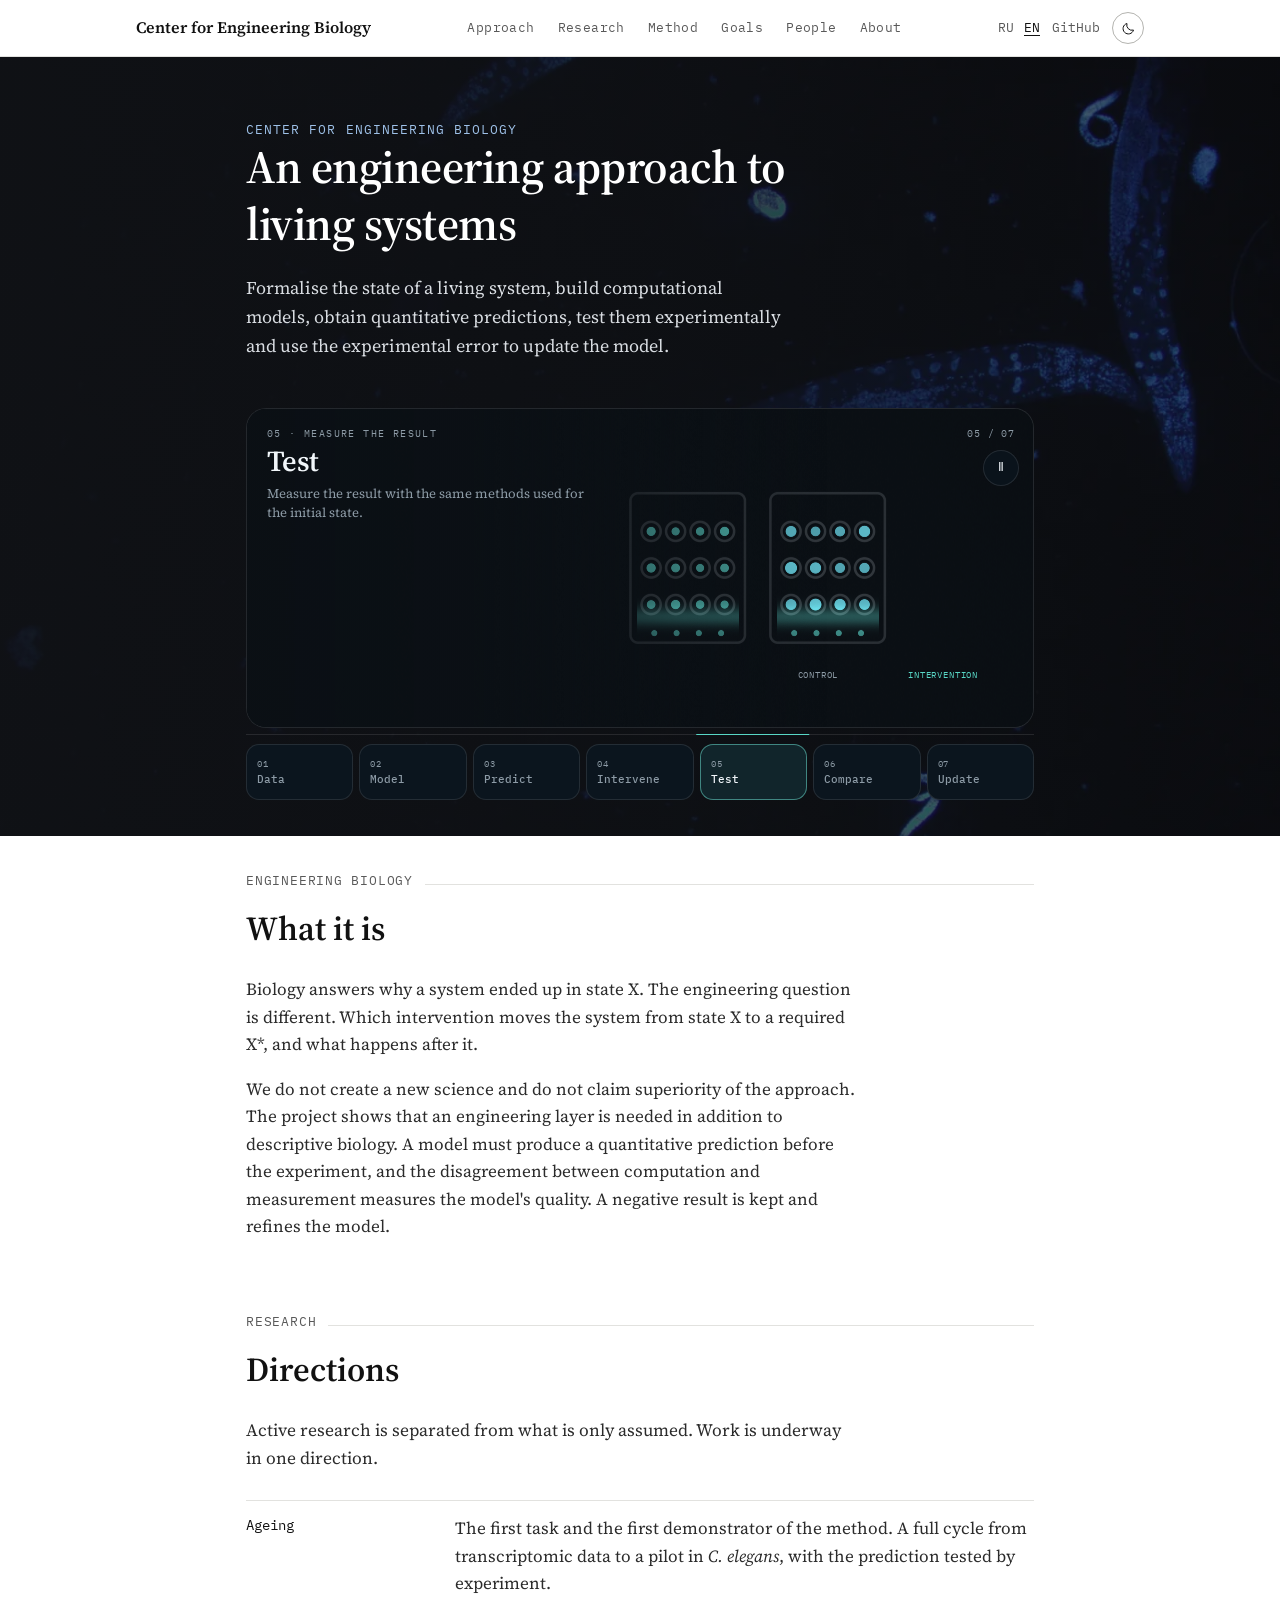
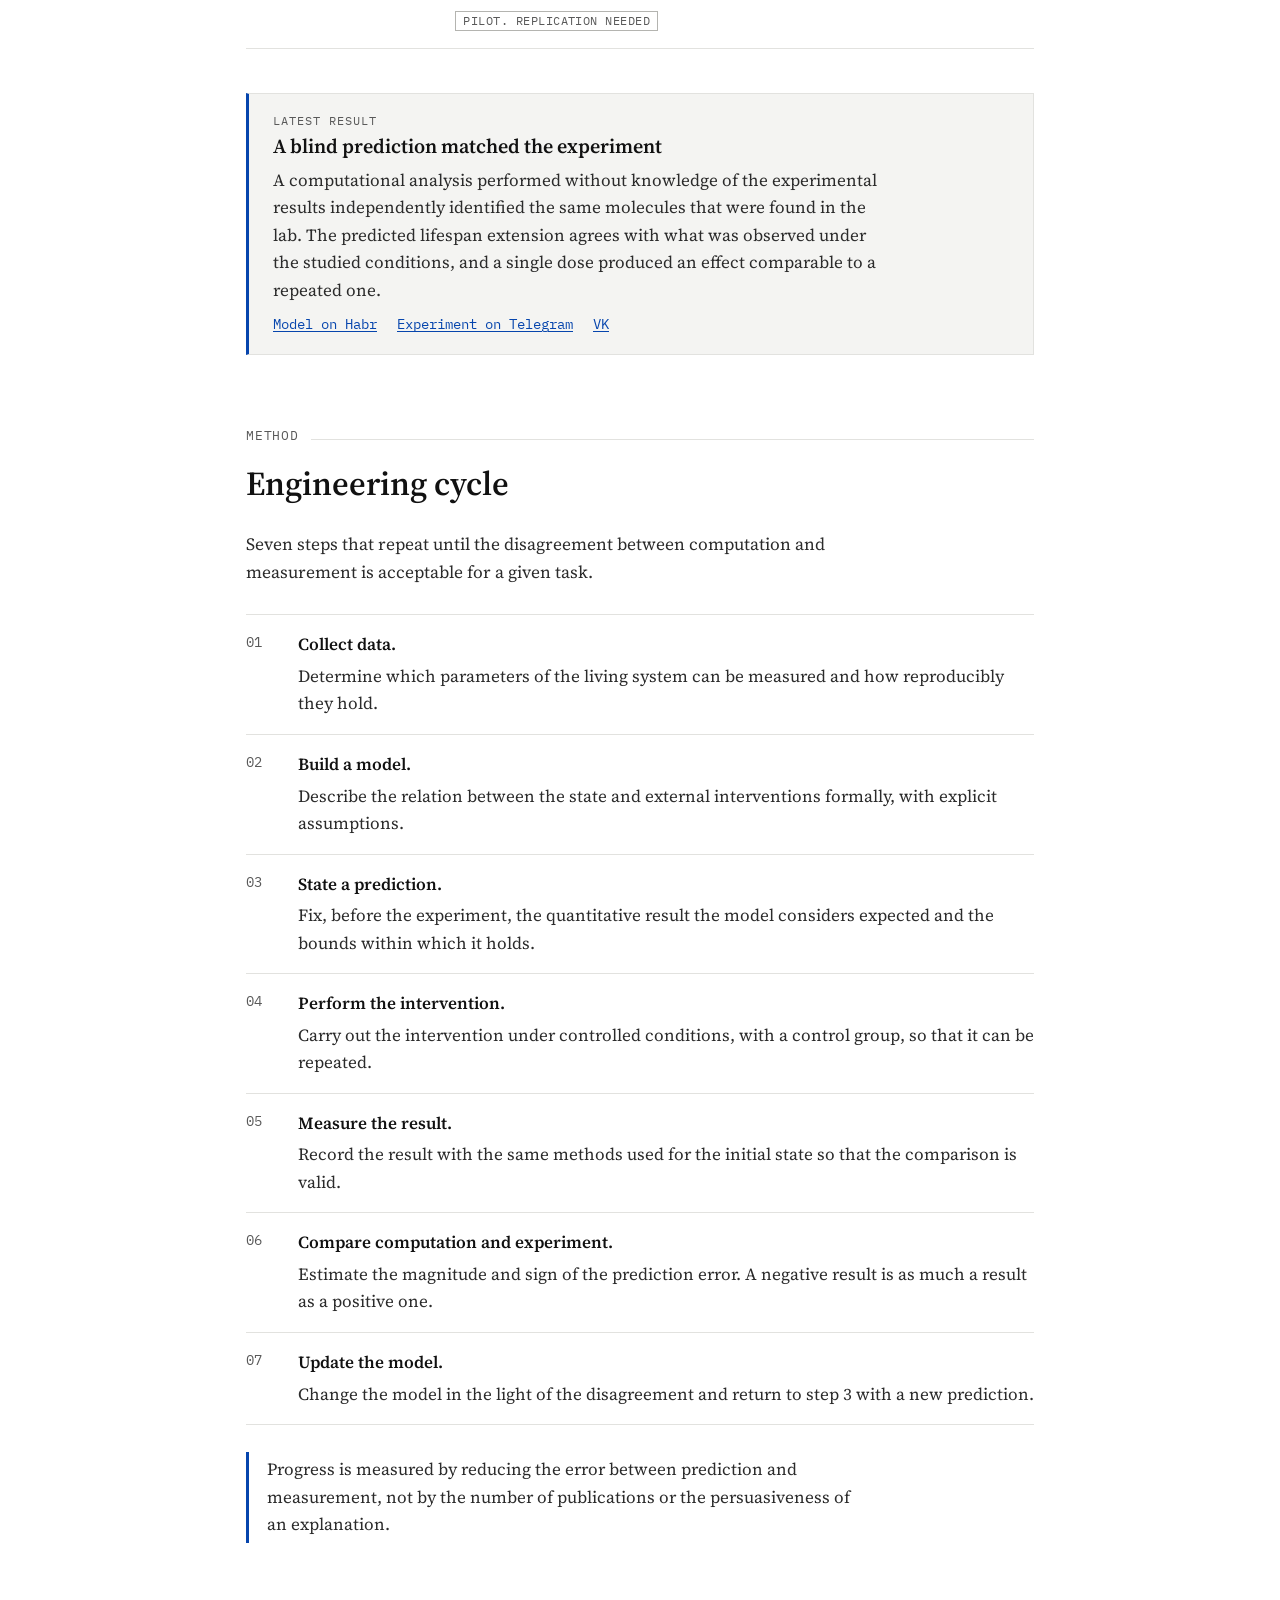
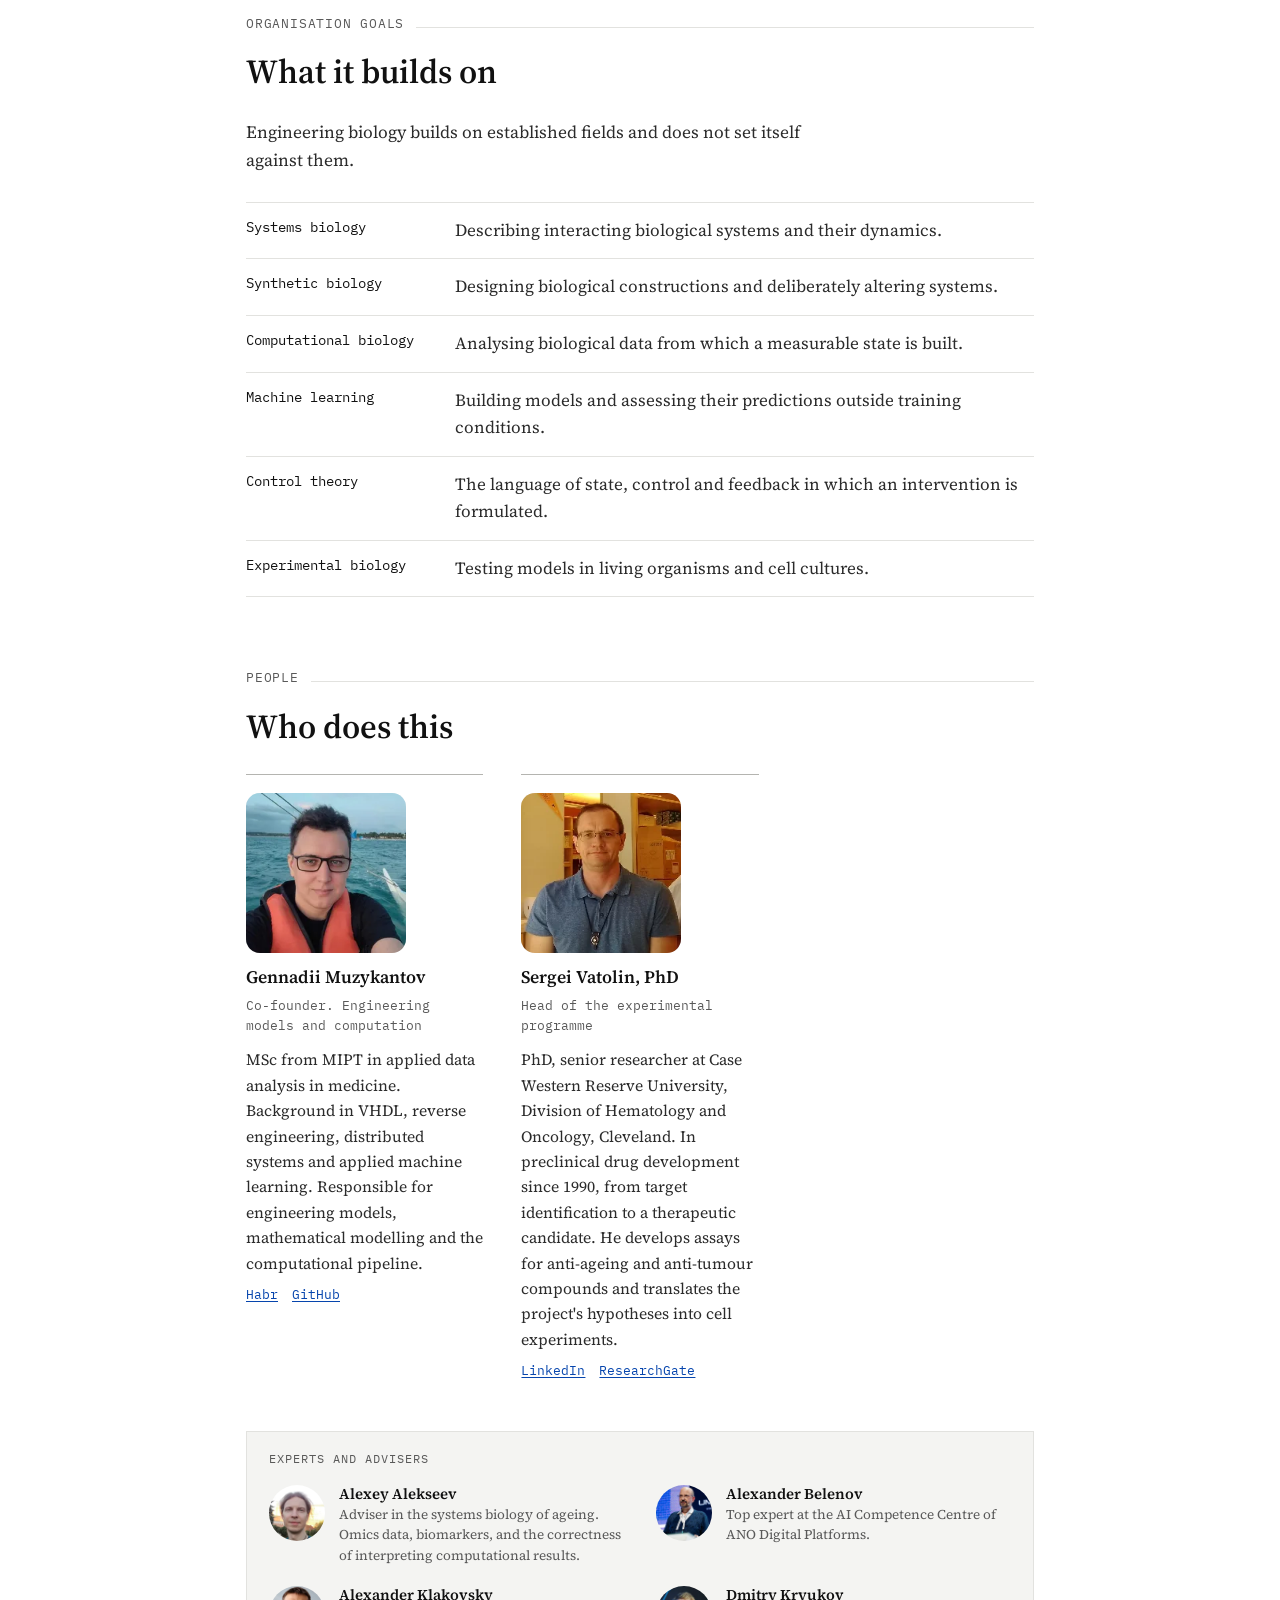
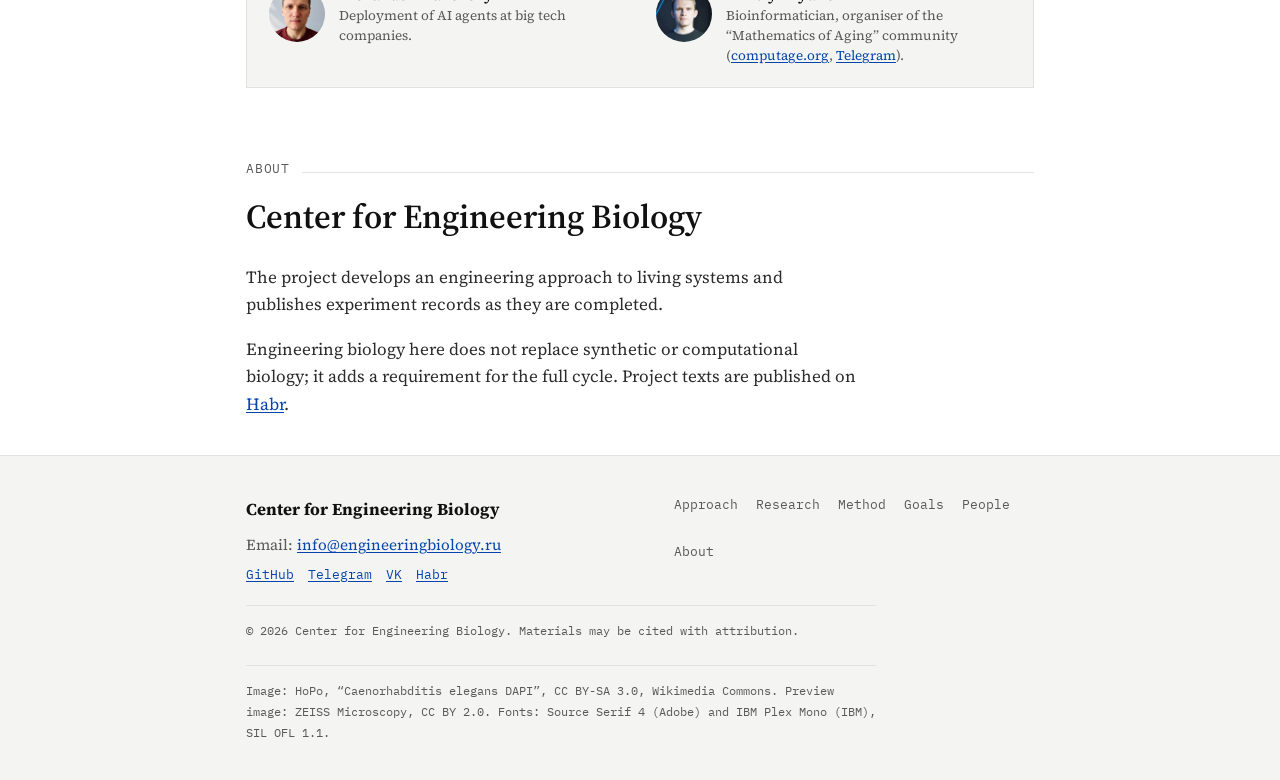
==== en/index.html @ f96fd62f "Move A. Alekseev from team to advisers; drop management title" ====
<!DOCTYPE html>
<html lang="en" data-theme="light">
<head>
<meta charset="utf-8">
<meta name="viewport" content="width=device-width, initial-scale=1">
<title>Center for Engineering Biology. Predictable control of living systems</title>
<meta name="description" content="Center for Engineering Biology. A full engineering cycle from a measurable state of a living system to a quantitative prediction of an intervention and its experimental validation.">
<meta name="author" content="Center for Engineering Biology">
<meta name="color-scheme" content="light dark">
<meta name="theme-color" content="#ffffff" media="(prefers-color-scheme: light)">
<meta name="theme-color" content="#141414" media="(prefers-color-scheme: dark)">
<link rel="canonical" href="https://engineeringbiology.ru/en/">
<link rel="alternate" hreflang="ru" href="https://engineeringbiology.ru/">
<link rel="alternate" hreflang="en" href="https://engineeringbiology.ru/en/">
<link rel="alternate" hreflang="x-default" href="https://engineeringbiology.ru/">
<meta property="og:type" content="website">
<meta property="og:locale" content="en_US">
<meta property="og:site_name" content="Center for Engineering Biology">
<meta property="og:title" content="Center for Engineering Biology. Predictable control of living systems">
<meta property="og:description" content="Center for Engineering Biology. A full engineering cycle from a measurable state of a living system to a quantitative prediction of an intervention and its experimental validation.">
<meta property="og:url" content="https://engineeringbiology.ru/en/">
<meta property="og:image" content="https://engineeringbiology.ru/assets/og.jpg">
<meta property="og:image:width" content="1200">
<meta property="og:image:height" content="630">
<meta name="twitter:card" content="summary_large_image">
<meta name="twitter:title" content="Center for Engineering Biology. Predictable control of living systems">
<meta name="twitter:description" content="Center for Engineering Biology. A full engineering cycle from a measurable state of a living system to a quantitative prediction of an intervention and its experimental validation.">
<meta name="twitter:image" content="https://engineeringbiology.ru/assets/og.jpg">
<link rel="icon" href="../assets/favicon.svg" type="image/svg+xml">
<link rel="preload" href="../assets/fonts/sourceserif4-cyrillic.woff2" as="font" type="font/woff2" crossorigin>
<link rel="stylesheet" href="../assets/fonts.css">
<link rel="stylesheet" href="../assets/styles.css">
<script>(function(){var d=document.documentElement;d.classList.add("js");try{var t=localStorage.getItem("eb-theme");if(!t)t=window.matchMedia("(prefers-color-scheme: dark)").matches?"dark":"light";d.setAttribute("data-theme",t);}catch(e){}})();</script>
</head>
<body>
<a class="skip" href="#main">Skip to content</a>
<header class="masthead">
  <div class="wrap wrap--wide masthead__inner">
    <a class="brand" href="../en/index.html">Center for Engineering Biology</a>
    <nav class="nav" id="nav" aria-label="Sections">
<a href="#engineering">Approach</a>
<a href="#research">Research</a>
<a href="#method">Method</a>
<a href="#goals">Goals</a>
<a href="#team">People</a>
<a href="#about">About</a>
    </nav>
    <div class="tools">
      <span class="lang" aria-label="Language"><a href="../index.html" hreflang="ru">RU</a><a href="../en/index.html" hreflang="en" class="is-current" aria-current="true">EN</a></span>
      <a class="tools__gh" href="https://github.com/EngineeringBiology" rel="noreferrer noopener" target="_blank">GitHub</a>
      <button class="theme" type="button" aria-pressed="false" aria-label="Toggle light and dark theme">
        <svg viewBox="0 0 24 24" width="15" height="15" aria-hidden="true"><path d="M20 14.5A8.5 8.5 0 0 1 9.5 4a8.5 8.5 0 1 0 10.5 10.5z" fill="none" stroke="currentColor" stroke-width="1.6" stroke-linejoin="round"/></svg>
      </button>
      <button class="menu" type="button" aria-expanded="false" aria-controls="nav" aria-label="Sections">
        <span class="menu__bars" aria-hidden="true"></span>
      </button>
    </div>
  </div>
</header>
<main id="main">
<section class="hero">
  <div class="hero__bg" aria-hidden="true"></div>
  <div class="wrap hero__inner">
    <p class="eyebrow">Center for Engineering Biology</p>
    <h1>An engineering approach to living systems</h1>
    <p class="hero__lede">Formalise the state of a living system, build computational models, obtain quantitative predictions, test them experimentally and use the experimental error to update the model.</p>
    <div class="eb-cycle" id="eb-cycle">
      <div class="eb-cycle__scene">
        <canvas class="eb-cycle__canvas" aria-label="Research cycle visualisation"></canvas>
        <div class="eb-cycle__scrim"></div>
        <div class="eb-cycle__copy">
          <div class="eb-cycle__eyebrow">01 · Collect data</div>
          <div class="eb-cycle__title">Data</div>
          <div class="eb-cycle__description">Collect data on the state of the living system and check how reproducible the measurements are.</div>
        </div>
        <div class="eb-cycle__counter">01 / 07</div>
        <button class="eb-cycle__pause" type="button" aria-label="Pause" data-label-pause="Pause" data-label-play="Resume">Ⅱ</button>
        <div class="eb-cycle__experiment-labels">
          <span>control</span>
          <span>intervention</span>
        </div>
      </div>
      <div class="eb-cycle__progress"><span></span></div>
      <div class="eb-cycle__nav" role="tablist" aria-label="Cycle stages">
        <button class="eb-cycle__tab is-active" type="button" data-stage="0" data-eyebrow="01 · Collect data" data-title="Data" data-description="Collect data on the state of the living system and check how reproducible the measurements are."><span class="eb-cycle__tab-number">01</span><span class="eb-cycle__tab-label">Data</span></button>
        <button class="eb-cycle__tab" type="button" data-stage="1" data-eyebrow="02 · Build a model" data-title="Model" data-description="Build a computational description of how state and intervention relate, with explicit assumptions."><span class="eb-cycle__tab-number">02</span><span class="eb-cycle__tab-label">Model</span></button>
        <button class="eb-cycle__tab" type="button" data-stage="2" data-eyebrow="03 · State a prediction" data-title="Predict" data-description="Obtain a quantitative result before the experiment and declare it expected."><span class="eb-cycle__tab-number">03</span><span class="eb-cycle__tab-label">Predict</span></button>
        <button class="eb-cycle__tab" type="button" data-stage="3" data-eyebrow="04 · Perform the intervention" data-title="Intervene" data-description="Carry out the intervention under controlled conditions, with a control group."><span class="eb-cycle__tab-number">04</span><span class="eb-cycle__tab-label">Intervene</span></button>
        <button class="eb-cycle__tab" type="button" data-stage="4" data-eyebrow="05 · Measure the result" data-title="Test" data-description="Measure the result with the same methods used for the initial state."><span class="eb-cycle__tab-number">05</span><span class="eb-cycle__tab-label">Test</span></button>
        <button class="eb-cycle__tab" type="button" data-stage="5" data-eyebrow="06 · Compare computation and experiment" data-title="Compare" data-description="Compare computation with measurement and estimate the magnitude and sign of the prediction error."><span class="eb-cycle__tab-number">06</span><span class="eb-cycle__tab-label">Compare</span></button>
        <button class="eb-cycle__tab" type="button" data-stage="6" data-eyebrow="07 · Update the model" data-title="Update" data-description="Change the model in the light of the disagreement and return to the prediction."><span class="eb-cycle__tab-number">07</span><span class="eb-cycle__tab-label">Update</span></button>
      </div>
    </div>
  </div>
</section>

<section class="section" id="engineering">
  <div class="wrap">
    <p class="section__label">Engineering biology</p>
    <h2>What it is</h2>
    <div class="prose">
      <p>Biology answers why a system ended up in state X. The engineering question is different. Which intervention moves the system from state X to a required X*, and what happens after it.</p>
      <p>We do not create a new science and do not claim superiority of the approach. The project shows that an engineering layer is needed in addition to descriptive biology. A model must produce a quantitative prediction before the experiment, and the disagreement between computation and measurement measures the model's quality. A negative result is kept and refines the model.</p>
    </div>
  </div>
</section>

<section class="section" id="research">
  <div class="wrap">
    <p class="section__label">Research</p>
    <h2>Directions</h2>
    <p class="section__intro">Active research is separated from what is only assumed. Work is underway in one direction.</p>
    <dl class="rows">
      <div class="row">
        <dt>Ageing</dt>
        <dd>
          <p>The first task and the first demonstrator of the method. A full cycle from transcriptomic data to a pilot in <em>C.&nbsp;elegans</em>, with the prediction tested by experiment.</p>
          <p><span class="status">Pilot. Replication needed</span></p>
        </dd>
      </div>
    </dl>

    <div class="result">
      <p class="result__label">Latest result</p>
      <h3 class="result__title">A blind prediction matched the experiment</h3>
      <p class="result__text">A computational analysis performed without knowledge of the experimental results independently identified the same molecules that were found in the lab. The predicted lifespan extension agrees with what was observed under the studied conditions, and a single dose produced an effect comparable to a repeated one.</p>
      <div class="result__links"><a href="https://habr.com/ru/articles/1059232/" target="_blank" rel="noreferrer noopener">Model on Habr</a><a href="https://t.me/reversebiolab" target="_blank" rel="noreferrer noopener">Experiment on Telegram</a><a href="https://vk.ru/club223616395" target="_blank" rel="noreferrer noopener">VK</a></div>
    </div>
  </div>
</section>

<section class="section" id="method">
  <div class="wrap">
    <p class="section__label">Method</p>
    <h2>Engineering cycle</h2>
    <p class="section__intro">Seven steps that repeat until the disagreement between computation and measurement is acceptable for a given task.</p>
    <ol class="steps">
      <li><b>Collect data.</b> Determine which parameters of the living system can be measured and how reproducibly they hold.</li>
      <li><b>Build a model.</b> Describe the relation between the state and external interventions formally, with explicit assumptions.</li>
      <li><b>State a prediction.</b> Fix, before the experiment, the quantitative result the model considers expected and the bounds within which it holds.</li>
      <li><b>Perform the intervention.</b> Carry out the intervention under controlled conditions, with a control group, so that it can be repeated.</li>
      <li><b>Measure the result.</b> Record the result with the same methods used for the initial state so that the comparison is valid.</li>
      <li><b>Compare computation and experiment.</b> Estimate the magnitude and sign of the prediction error. A negative result is as much a result as a positive one.</li>
      <li><b>Update the model.</b> Change the model in the light of the disagreement and return to step 3 with a new prediction.</li>
    </ol>
    <div class="note-box"><p>Progress is measured by reducing the error between prediction and measurement, not by the number of publications or the persuasiveness of an explanation.</p></div>
  </div>
</section>

<section class="section" id="goals">
  <div class="wrap">
    <p class="section__label">Organisation goals</p>
    <h2>What it builds on</h2>
    <p class="section__intro">Engineering biology builds on established fields and does not set itself against them.</p>
    <dl class="rows">
      <div class="row"><dt>Systems biology</dt><dd>Describing interacting biological systems and their dynamics.</dd></div>
      <div class="row"><dt>Synthetic biology</dt><dd>Designing biological constructions and deliberately altering systems.</dd></div>
      <div class="row"><dt>Computational biology</dt><dd>Analysing biological data from which a measurable state is built.</dd></div>
      <div class="row"><dt>Machine learning</dt><dd>Building models and assessing their predictions outside training conditions.</dd></div>
      <div class="row"><dt>Control theory</dt><dd>The language of state, control and feedback in which an intervention is formulated.</dd></div>
      <div class="row"><dt>Experimental biology</dt><dd>Testing models in living organisms and cell cultures.</dd></div>
    </dl>
  </div>
</section>

<section class="section" id="team">
  <div class="wrap">
    <p class="section__label">People</p>
    <h2>Who does this</h2>
    <div class="people">
      <article class="person">
        <div class="person__photo"><img src="/assets/people/muzykantov-240.webp" srcset="/assets/people/muzykantov-240.webp 240w, /assets/people/muzykantov.webp 460w" sizes="(max-width: 620px) 60vw, 160px" width="460" height="460" loading="lazy" decoding="async" alt="Gennadii Muzykantov"></div>
        <h3>Gennadii Muzykantov</h3>
        <p class="person__role">Co-founder. Engineering models and computation</p>
        <p class="person__bio">MSc from MIPT in applied data analysis in medicine. Background in VHDL, reverse engineering, distributed systems and applied machine learning. Responsible for engineering models, mathematical modelling and the computational pipeline.</p>
        <div class="person__links"><a href="https://habr.com/ru/users/gmuzykantov/" target="_blank" rel="noreferrer noopener">Habr</a><a href="https://github.com/muzykantov" target="_blank" rel="noreferrer noopener">GitHub</a></div>
      </article>
      <article class="person">
        <div class="person__photo"><img src="/assets/people/vatolin.webp" width="203" height="203" loading="lazy" decoding="async" alt="Sergei Vatolin"></div>
        <h3>Sergei Vatolin, PhD</h3>
        <p class="person__role">Head of the experimental programme</p>
        <p class="person__bio">PhD, senior researcher at Case Western Reserve University, Division of Hematology and Oncology, Cleveland. In preclinical drug development since 1990, from target identification to a therapeutic candidate. He develops assays for anti-ageing and anti-tumour compounds and translates the project's hypotheses into cell experiments.</p>
        <div class="person__links"><a href="https://www.linkedin.com/in/sergei-vatolin-2327263" target="_blank" rel="noreferrer noopener">LinkedIn</a><a href="https://www.researchgate.net/profile/Sergei-Vatolin" target="_blank" rel="noreferrer noopener">ResearchGate</a></div>
      </article>
    </div>

    <div class="experts">
      <h3>Experts and advisers</h3>
      <div class="experts__list">
        <div class="expert">
          <div class="expert__photo"><img src="/assets/people/alekseev-240.webp" srcset="/assets/people/alekseev-240.webp 240w, /assets/people/alekseev.webp 400w" sizes="44px" width="400" height="400" loading="lazy" decoding="async" alt="Alexey Alekseev"></div>
          <div><h4>Alexey Alekseev</h4><p>Adviser in the systems biology of ageing. Omics data, biomarkers, and the correctness of interpreting computational results.</p></div>
        </div>
        <div class="expert">
          <div class="expert__photo"><img src="/assets/people/belenov-240.webp" srcset="/assets/people/belenov-240.webp 240w, /assets/people/belenov.webp 480w" sizes="44px" width="480" height="480" loading="lazy" decoding="async" alt="Alexander Belenov"></div>
          <div><h4>Alexander Belenov</h4><p>Top expert at the AI Competence Centre of ANO Digital Platforms.</p></div>
        </div>
        <div class="expert">
          <div class="expert__photo"><img src="/assets/people/klakovsky-240.webp" srcset="/assets/people/klakovsky-240.webp 240w, /assets/people/klakovsky.webp 480w" sizes="44px" width="480" height="480" loading="lazy" decoding="async" alt="Alexander Klakovsky"></div>
          <div><h4>Alexander Klakovsky</h4><p>Deployment of AI agents at big tech companies.</p></div>
        </div>
        <div class="expert">
          <div class="expert__photo"><img src="/assets/people/kryukov-240.webp" srcset="/assets/people/kryukov-240.webp 240w, /assets/people/kryukov.webp 480w" sizes="44px" width="480" height="480" loading="lazy" decoding="async" alt="Dmitry Kryukov"></div>
          <div><h4>Dmitry Kryukov</h4><p>Bioinformatician, organiser of the “Mathematics of Aging” community (<a href="https://computage.org/" target="_blank" rel="noreferrer noopener">computage.org</a>, <a href="https://t.me/agingmathwaterfall" target="_blank" rel="noreferrer noopener">Telegram</a>).</p></div>
        </div>
      </div>
    </div>
  </div>
</section>

<section class="section" id="about">
  <div class="wrap">
    <p class="section__label">About</p>
    <h2>Center for Engineering Biology</h2>
    <div class="prose">
      <p>The project develops an engineering approach to living systems and publishes experiment records as they are completed.</p>
      <p>Engineering biology here does not replace synthetic or computational biology; it adds a requirement for the full cycle. Project texts are published on <a href="https://habr.com/ru/users/gmuzykantov/articles/" target="_blank" rel="noreferrer noopener">Habr</a>.</p>
    </div>
  </div>
</section>
</main>
<footer class="colophon" id="contact">
  <div class="wrap">
    <div class="colophon__grid">
      <div>
        <strong>Center for Engineering Biology</strong>
        <p class="colophon__contact">Email: <a href="mailto:info@engineeringbiology.ru">info@engineeringbiology.ru</a></p>
        <nav class="colophon__links" aria-label="Links"><a href="https://github.com/EngineeringBiology" target="_blank" rel="noreferrer noopener">GitHub</a>
<a href="https://t.me/reversebiolab" target="_blank" rel="noreferrer noopener">Telegram</a>
<a href="https://vk.ru/club223616395" target="_blank" rel="noreferrer noopener">VK</a>
<a href="https://habr.com/ru/users/gmuzykantov/articles/" target="_blank" rel="noreferrer noopener">Habr</a></nav>
      </div>
      <nav class="colophon__nav" aria-label="Sections">
<a href="#engineering">Approach</a>
<a href="#research">Research</a>
<a href="#method">Method</a>
<a href="#goals">Goals</a>
<a href="#team">People</a>
<a href="#about">About</a>
      </nav>
    </div>
    <p class="colophon__legal">&copy; 2026 Center for Engineering Biology. Materials may be cited with attribution.</p>
    <p class="colophon__credits">Image: HoPo, “Caenorhabditis elegans DAPI”, CC BY-SA 3.0, Wikimedia Commons. Preview image: ZEISS Microscopy, CC BY 2.0. Fonts: Source Serif 4 (Adobe) and IBM Plex Mono (IBM), SIL OFL 1.1.</p>
  </div>
</footer>
<script src="../assets/app.js" defer></script>
</body>
</html>
---- assets/fonts.css ----
/* Self-hosted fonts, SIL Open Font License 1.1.
   Source Serif 4 (c) Adobe, variable weight 400..700, normal and italic.
   IBM Plex Mono (c) IBM Corp., weights 400 and 500.
   Subsets: cyrillic + latin. Regenerate from the Google Fonts CSS2 API
   if the character set changes. */

@font-face {
  font-family: 'Source Serif 4';
  font-style: normal;
  font-weight: 400 700;
  font-display: swap;
  src: url('fonts/sourceserif4-cyrillic.woff2') format('woff2');
  unicode-range: U+0301, U+0400-045F, U+0490-0491, U+04B0-04B1, U+2116;
}
@font-face {
  font-family: 'Source Serif 4';
  font-style: normal;
  font-weight: 400 700;
  font-display: swap;
  src: url('fonts/sourceserif4-latin.woff2') format('woff2');
  unicode-range: U+0000-00FF, U+0131, U+0152-0153, U+02BB-02BC, U+02C6, U+02DA, U+02DC, U+0304, U+0308, U+0329, U+2000-206F, U+20AC, U+2122, U+2191, U+2193, U+2212, U+2215, U+FEFF, U+FFFD;
}
@font-face {
  font-family: 'Source Serif 4';
  font-style: italic;
  font-weight: 400 700;
  font-display: swap;
  src: url('fonts/sourceserif4-italic-cyrillic.woff2') format('woff2');
  unicode-range: U+0301, U+0400-045F, U+0490-0491, U+04B0-04B1, U+2116;
}
@font-face {
  font-family: 'Source Serif 4';
  font-style: italic;
  font-weight: 400 700;
  font-display: swap;
  src: url('fonts/sourceserif4-italic-latin.woff2') format('woff2');
  unicode-range: U+0000-00FF, U+0131, U+0152-0153, U+02BB-02BC, U+02C6, U+02DA, U+02DC, U+0304, U+0308, U+0329, U+2000-206F, U+20AC, U+2122, U+2191, U+2193, U+2212, U+2215, U+FEFF, U+FFFD;
}
@font-face {
  font-family: 'IBM Plex Mono';
  font-style: normal;
  font-weight: 400;
  font-display: swap;
  src: url('fonts/ibmplexmono-400-cyrillic.woff2') format('woff2');
  unicode-range: U+0301, U+0400-045F, U+0490-0491, U+04B0-04B1, U+2116;
}
@font-face {
  font-family: 'IBM Plex Mono';
  font-style: normal;
  font-weight: 400;
  font-display: swap;
  src: url('fonts/ibmplexmono-400-latin.woff2') format('woff2');
  unicode-range: U+0000-00FF, U+0131, U+0152-0153, U+02BB-02BC, U+02C6, U+02DA, U+02DC, U+0304, U+0308, U+0329, U+2000-206F, U+20AC, U+2122, U+2191, U+2193, U+2212, U+2215, U+FEFF, U+FFFD;
}
@font-face {
  font-family: 'IBM Plex Mono';
  font-style: normal;
  font-weight: 500;
  font-display: swap;
  src: url('fonts/ibmplexmono-500-cyrillic.woff2') format('woff2');
  unicode-range: U+0301, U+0400-045F, U+0490-0491, U+04B0-04B1, U+2116;
}
@font-face {
  font-family: 'IBM Plex Mono';
  font-style: normal;
  font-weight: 500;
  font-display: swap;
  src: url('fonts/ibmplexmono-500-latin.woff2') format('woff2');
  unicode-range: U+0000-00FF, U+0131, U+0152-0153, U+02BB-02BC, U+02C6, U+02DA, U+02DC, U+0304, U+0308, U+0329, U+2000-206F, U+20AC, U+2122, U+2191, U+2193, U+2212, U+2215, U+FEFF, U+FFFD;
}
---- assets/styles.css ----
/* Институт инженерной биологии
   Фон: белый. Текст: почти чёрный. Ссылки: классический синий (как в Википедии).
   Шрифты: Source Serif 4 (текст), IBM Plex Mono (подписи). */

/* ---------- токены ---------- */
:root {
  color-scheme: light;
  --bg: #ffffff;
  --bg-2: #f4f4f2;
  --ink: #111111;
  --body: #2b2b2b;
  --muted: #595959;
  --line: #e2e2df;
  --line-2: #b4b4b0;
  --link: #0645ad;
  --link-hover: #0b3d91;

  --serif: "Source Serif 4", Georgia, "Times New Roman", serif;
  --mono: "IBM Plex Mono", ui-monospace, "SF Mono", Menlo, Consolas, monospace;

  --wrap: 900px;
  --wide: 1120px;
  --pad: clamp(20px, 5vw, 56px);
  --gap-after-heading: clamp(20px, 3vh, 30px);
}

html[data-theme="dark"] {
  color-scheme: dark;
  --bg: #15171a;
  --bg-2: #1d2024;
  --ink: #ededed;
  --body: #c9c9c9;
  --muted: #909090;
  --line: #2d3138;
  --line-2: #454a52;
  --link: #7fb2ff;
  --link-hover: #a6c8ff;
}

/* ---------- база ---------- */
* { box-sizing: border-box; }
html { -webkit-text-size-adjust: 100%; scroll-behavior: smooth; }
body {
  margin: 0;
  background: var(--bg);
  color: var(--ink);
  font: 400 1.0625rem/1.62 var(--serif);
  -webkit-font-smoothing: antialiased;
  text-rendering: optimizeLegibility;
  overflow-x: hidden;
}
img { max-width: 100%; height: auto; display: block; }
p { margin: 0; }
h1, h2, h3, h4 { margin: 0; font-weight: 600; line-height: 1.22; }
h2 { margin-bottom: var(--gap-after-heading); }
h3 { margin-top: clamp(28px, 4vh, 40px); margin-bottom: 14px; }
::selection { background: #ffdf80; color: #111; }

a { color: var(--link); text-underline-offset: 2px; }
a:hover { color: var(--link-hover); }
:focus-visible { outline: 2px solid var(--link); outline-offset: 2px; }

.wrap { width: 100%; max-width: var(--wrap); margin-inline: auto; padding-inline: var(--pad); }
.wrap--wide { max-width: var(--wide); }

.skip { position: absolute; left: 12px; top: -60px; z-index: 200; padding: 8px 14px; background: var(--ink); color: var(--bg); font: 400 0.82rem/1 var(--mono); }
.skip:focus { top: 12px; }

.eyebrow { font: 400 0.82rem/1.4 var(--mono); letter-spacing: 0.08em; text-transform: uppercase; color: var(--muted); }

/* ---------- шапка ---------- */
.masthead { position: sticky; top: 0; z-index: 100; background: var(--bg); border-bottom: 1px solid var(--line); }
.masthead__inner { display: flex; align-items: center; justify-content: space-between; gap: 18px; min-height: 56px; }
.brand { font-family: var(--serif); font-size: 1rem; font-weight: 600; color: var(--ink); text-decoration: none; white-space: nowrap; }
.nav { display: flex; gap: clamp(12px, 1.8vw, 24px); }
.nav a { font: 400 0.82rem/1 var(--mono); letter-spacing: 0.03em; color: var(--muted); text-decoration: none; padding: 4px 0; }
.nav a:hover { color: var(--ink); text-decoration: underline; }
.tools { display: flex; align-items: center; gap: 12px; }
.tools__gh { font: 400 0.82rem/1 var(--mono); color: var(--muted); text-decoration: none; }
.tools__gh:hover { color: var(--ink); text-decoration: underline; }
.lang { display: inline-flex; gap: 10px; font: 400 0.82rem/1 var(--mono); }
.lang a { color: var(--muted); text-decoration: none; }
.lang a.is-current { color: var(--ink); text-decoration: underline; text-underline-offset: 3px; }
.theme, .menu { display: grid; place-items: center; width: 32px; height: 32px; padding: 0; background: none; border: 1px solid var(--line-2); color: var(--ink); cursor: pointer; }
.theme { border-radius: 50%; }
.menu { display: none; }
.theme:hover, .menu:hover { border-color: var(--ink); }
.menu__bars, .menu__bars::before, .menu__bars::after { display: block; width: 14px; height: 1.5px; background: var(--ink); transition: transform .2s ease; }
.menu__bars { position: relative; }
.menu__bars::before { content: ""; position: absolute; top: -4px; left: 0; }
.menu__bars::after { content: ""; position: absolute; top: 4px; left: 0; }
.masthead.is-open .menu__bars { background: transparent; }
.masthead.is-open .menu__bars::before { transform: translateY(4px) rotate(45deg); }
.masthead.is-open .menu__bars::after { transform: translateY(-4px) rotate(-45deg); }

/* ---------- секции ---------- */
.section { padding: 36px 0; scroll-margin-top: 72px; }
.section__label { display: flex; align-items: baseline; gap: 12px; margin-bottom: 18px; font: 400 0.82rem/1.4 var(--mono); letter-spacing: 0.06em; text-transform: uppercase; color: var(--muted); }
.section__label::after { content: ""; flex: 1 1 auto; height: 1px; background: var(--line); }
h1 { font-size: clamp(1.9rem, 1.3rem + 2.4vw, 2.9rem); letter-spacing: -0.01em; }
.section h2 { font-size: clamp(1.5rem, 1.2rem + 1.3vw, 2.1rem); }
.section__intro { color: var(--body); font-size: 1.08rem; max-width: 68ch; margin-bottom: var(--gap-after-heading); }

.prose { max-width: 68ch; margin-top: 0; }
.prose > * + * { margin-top: 1em; }
.prose p { color: var(--body); }

.note-box { border-left: 3px solid var(--link); padding: 4px 0 4px 18px; color: var(--body); max-width: 68ch; margin-top: var(--gap-after-heading); }

/* ---------- последний результат ---------- */
.result { margin-top: clamp(28px, 5vh, 44px); border: 1px solid var(--line); border-left: 3px solid var(--link); background: var(--bg-2); padding: 20px 24px 22px; }
.result__label { margin: 0 0 8px; font: 400 0.78rem/1 var(--mono); letter-spacing: 0.08em; text-transform: uppercase; color: var(--muted); }
.result__title { margin: 0 0 8px; font-size: 1.25rem; }
.result__text { margin: 0; color: var(--body); max-width: 68ch; }
.result__links { margin-top: 14px; display: flex; flex-wrap: wrap; gap: 8px 20px; }
.result__links a { font: 400 0.86rem/1 var(--mono); }

/* ---------- строки-определения ---------- */
.rows { margin: 0; border-top: 1px solid var(--line); }
.row { display: grid; grid-template-columns: minmax(150px, 0.32fr) minmax(0, 1fr); gap: 14px 24px; padding: 14px 0; border-bottom: 1px solid var(--line); }
.row dt { font: 400 0.86rem/1.5 var(--mono); color: var(--ink); }
.row dd { margin: 0; color: var(--body); }
.row dd p + p { margin-top: 0.5em; }
.status { display: inline-block; font: 400 0.76rem/1 var(--mono); letter-spacing: 0.04em; text-transform: uppercase; color: var(--muted); border: 1px solid var(--line-2); padding: 3px 7px; white-space: nowrap; }

/* ---------- метод ---------- */
.steps { margin: 0; padding: 0; list-style: none; border-top: 1px solid var(--line); counter-reset: step; }
.steps li { position: relative; padding: 16px 0 16px 52px; border-bottom: 1px solid var(--line); color: var(--body); }
.steps li::before { counter-increment: step; content: counter(step, decimal-leading-zero); position: absolute; left: 0; top: 16px; font: 400 0.86rem/1.6 var(--mono); color: var(--muted); }
.steps li b { display: block; color: var(--ink); font-weight: 600; margin-bottom: 4px; }

/* ---------- герой ---------- */
.hero { position: relative; isolation: isolate; color: #ececec; background: #14161a; }
.hero__bg { position: absolute; inset: 0; z-index: -2; background: url("/assets/aging-c-elegans-dapi-1400.webp") center/cover no-repeat; }
.hero::after { content: ""; position: absolute; inset: 0; z-index: -1; background: linear-gradient(90deg, rgba(16,18,22,.94) 0%, rgba(16,18,22,.80) 52%, rgba(16,18,22,.55) 100%); }
.hero__inner { padding-top: 64px; padding-bottom: 36px; }
.hero h1 { color: #ffffff; max-width: 24ch; }
.hero .eyebrow { color: #9ec1e8; }
.hero__lede { margin-top: 20px; max-width: 60ch; color: #d9dde2; font-size: 1.12rem; }
/* ---------- инженерный цикл (WebGL) ---------- */
/* Компонент всегда тёмный: визуализация построена на аддитивном смешении света
   и на светлом фоне выцветает; hero, в котором он стоит, и так всегда тёмный. */
.eb-cycle {
  --eb-bg: #0b1015;
  --eb-surface: #0b151e;
  --eb-text: #f1f6fa;
  --eb-muted: #8d9ba6;
  --eb-border: rgba(255, 255, 255, 0.10);
  --eb-observed: #58d7c6;
  --eb-predicted: #788dff;
  --eb-error: #d772c8;

  width: 100%;
  margin-top: 48px;
  color: var(--eb-text);
  font-family: var(--serif);
}
.eb-cycle * { box-sizing: border-box; }

.eb-cycle__scene {
  position: relative;
  height: 320px;
  overflow: hidden;
  border: 1px solid var(--eb-border);
  border-radius: 20px;
  background: var(--eb-bg);
  transition: background 250ms ease, border-color 250ms ease;
}
.eb-cycle__canvas {
  position: absolute;
  inset: 0;
  display: block;
  width: 100%;
  height: 100%;
  touch-action: pan-y;
}
.eb-cycle__scrim {
  position: absolute;
  inset: 0;
  pointer-events: none;
  background: linear-gradient(90deg,
    color-mix(in srgb, var(--eb-bg) 97%, transparent) 0%,
    color-mix(in srgb, var(--eb-bg) 88%, transparent) 29%,
    color-mix(in srgb, var(--eb-bg) 24%, transparent) 55%,
    transparent 74%);
}
.eb-cycle__copy {
  position: absolute;
  z-index: 2;
  top: 20px;
  left: 20px;
  width: min(335px, 43%);
  pointer-events: none;
}
.eb-cycle__eyebrow {
  margin-bottom: 8px;
  color: var(--eb-muted);
  font-family: var(--mono);
  font-size: 10px;
  line-height: 1;
  letter-spacing: 0.14em;
  text-transform: uppercase;
}
.eb-cycle__title {
  color: var(--eb-text);
  font-family: var(--serif);
  font-size: 29px;
  font-weight: 600;
  line-height: 0.98;
  letter-spacing: -0.02em;
}
.eb-cycle__description {
  max-width: 320px;
  margin-top: 10px;
  color: var(--eb-muted);
  font-size: 13px;
  line-height: 1.44;
}
.eb-cycle__counter {
  position: absolute;
  z-index: 2;
  top: 17px;
  right: 18px;
  color: var(--eb-muted);
  font-family: var(--mono);
  font-size: 10px;
  font-variant-numeric: tabular-nums;
  letter-spacing: 0.08em;
}
.eb-cycle__pause {
  position: absolute;
  z-index: 3;
  top: 41px;
  right: 14px;
  display: grid;
  place-items: center;
  width: 36px;
  height: 36px;
  padding: 0;
  border: 1px solid var(--eb-border);
  border-radius: 999px;
  background: color-mix(in srgb, var(--eb-surface) 82%, transparent);
  color: var(--eb-text);
  font: inherit;
  font-size: 12px;
  cursor: pointer;
  backdrop-filter: blur(10px);
  transition: background 180ms ease, transform 180ms ease;
}
.eb-cycle__pause:hover { background: var(--eb-surface); }
.eb-cycle__pause:active { transform: scale(0.94); }
.eb-cycle__experiment-labels {
  position: absolute;
  z-index: 2;
  right: 7%;
  bottom: 14%;
  display: flex;
  gap: 70px;
  opacity: 0;
  color: var(--eb-muted);
  font-family: var(--mono);
  font-size: 9px;
  letter-spacing: 0.09em;
  text-transform: uppercase;
  pointer-events: none;
  transition: opacity 200ms ease;
}
.eb-cycle__experiment-labels.is-visible { opacity: 1; }
.eb-cycle__experiment-labels span:last-child { color: var(--eb-observed); }
.eb-cycle__progress {
  height: 1px;
  margin-top: 6px;
  overflow: hidden;
  background: var(--eb-border);
}
.eb-cycle__progress > span {
  display: block;
  width: calc(100% / 7);
  height: 100%;
  background: var(--eb-observed);
  transform: translateX(0);
  transition: transform 500ms cubic-bezier(0.2, 0.8, 0.2, 1);
}
.eb-cycle__nav {
  display: grid;
  grid-template-columns: repeat(7, minmax(0, 1fr));
  gap: 6px;
  margin-top: 9px;
}
.eb-cycle__tab {
  min-width: 0;
  height: 56px;
  padding: 8px 10px;
  border: 1px solid var(--eb-border);
  border-radius: 13px;
  background: var(--eb-surface);
  color: var(--eb-muted);
  text-align: left;
  font: inherit;
  cursor: pointer;
  transition: transform 200ms ease, background 200ms ease, border-color 200ms ease, color 200ms ease;
}
.eb-cycle__tab:hover { color: var(--eb-text); transform: translateY(-1px); }
.eb-cycle__tab.is-active {
  border-color: color-mix(in srgb, var(--eb-observed) 48%, var(--eb-border));
  background: color-mix(in srgb, var(--eb-surface) 92%, var(--eb-observed) 8%);
  color: var(--eb-text);
}
.eb-cycle__tab-number {
  display: block;
  margin-bottom: 5px;
  color: var(--eb-muted);
  font-family: var(--mono);
  font-size: 9px;
  line-height: 1;
  letter-spacing: 0.1em;
}
.eb-cycle__tab-label {
  display: block;
  overflow: hidden;
  font-family: var(--mono);
  font-size: 11px;
  font-weight: 500;
  line-height: 1.1;
  white-space: nowrap;
  text-overflow: ellipsis;
}

@media (max-width: 720px) {
  .eb-cycle { margin-top: 28px; }
  .eb-cycle__scene { height: 390px; border-radius: 17px; }
  .eb-cycle__scrim {
    background: linear-gradient(180deg,
      var(--eb-bg) 0%,
      color-mix(in srgb, var(--eb-bg) 96%, transparent) 32%,
      color-mix(in srgb, var(--eb-bg) 40%, transparent) 49%,
      transparent 68%);
  }
  .eb-cycle__copy { top: 17px; left: 16px; right: 54px; width: auto; }
  .eb-cycle__title { font-size: 25px; }
  .eb-cycle__description { max-width: 440px; font-size: 12px; line-height: 1.4; }
  .eb-cycle__counter { display: none; }
  .eb-cycle__pause { top: 14px; right: 13px; }
  .eb-cycle__experiment-labels {
    right: auto;
    bottom: 9%;
    left: 50%;
    gap: 30px;
    width: 48%;
    justify-content: space-around;
    transform: translateX(-5%);
  }
  .eb-cycle__nav {
    display: flex;
    gap: 6px;
    overflow-x: auto;
    padding: 2px 1px 5px;
    scrollbar-width: none;
    scroll-snap-type: x proximity;
  }
  .eb-cycle__nav::-webkit-scrollbar { display: none; }
  .eb-cycle__tab { flex: 0 0 124px; scroll-snap-align: center; }
}
@media (max-width: 420px) {
  .eb-cycle__scene { height: 410px; }
  .eb-cycle__title { font-size: 23px; }
  .eb-cycle__description { font-size: 11.5px; }
}
@media (prefers-reduced-motion: reduce) {
  .eb-cycle__tab,
  .eb-cycle__progress > span,
  .eb-cycle__experiment-labels { transition: none; }
}

/* ---------- люди ---------- */
.people { display: grid; grid-template-columns: repeat(3, minmax(0, 1fr)); gap: clamp(20px, 3vw, 40px); margin-top: 0; }
.person { border-top: 1px solid var(--line-2); padding-top: 18px; }
.person__photo { width: 100%; max-width: 160px; aspect-ratio: 1 / 1; overflow: hidden; border-radius: 14px; background: var(--bg-2); margin-bottom: 14px; }
.person__photo img { width: 100%; height: 100%; object-fit: cover; object-position: center 22%; }
.person h3 { font-size: 1.1rem; margin: 0; }
.person__role { margin-top: 8px; font: 400 0.82rem/1.5 var(--mono); color: var(--muted); }
.person__bio { margin-top: 12px; color: var(--body); font-size: 0.98rem; }
.person__links { display: flex; gap: 14px; margin-top: 12px; font: 400 0.82rem/1 var(--mono); }

.experts { margin-top: clamp(36px, 6vh, 60px); border: 1px solid var(--line); background: var(--bg-2); padding: 20px 22px; }
.experts h3 { margin: 0 0 20px; font: 400 0.78rem/1 var(--mono); letter-spacing: 0.08em; text-transform: uppercase; color: var(--muted); }
.experts__list { display: grid; grid-template-columns: repeat(2, minmax(0, 1fr)); gap: 20px 32px; }
.expert { display: grid; grid-template-columns: 56px minmax(0, 1fr); gap: 14px; align-items: start; }
.expert__photo { width: 56px; height: 56px; overflow: hidden; border-radius: 50%; }
.expert__photo img { width: 100%; height: 100%; object-fit: cover; object-position: center 20%; }
.expert h4 { font-size: 0.94rem; margin: 0; }
.expert p { margin-top: 2px; color: var(--muted); font-size: 0.84rem; line-height: 1.5; }

/* ---------- подвал ---------- */
.colophon { border-top: 1px solid var(--line); padding: 40px 0 36px; background: var(--bg-2); }
.colophon__grid { display: flex; flex-wrap: wrap; gap: 24px 48px; justify-content: space-between; }
.colophon strong { font-size: 1.05rem; }
.colophon__contact { margin-top: 10px; color: var(--muted); font-size: 0.95rem; }
.colophon__links { display: flex; flex-wrap: wrap; gap: 14px; margin-top: 10px; font: 400 0.82rem/1 var(--mono); }
.colophon__nav { display: flex; flex-wrap: wrap; gap: 10px 18px; max-width: 40ch; }
.colophon__nav a { font: 400 0.82rem/1.4 var(--mono); color: var(--muted); text-decoration: none; }
.colophon__nav a:hover { color: var(--ink); text-decoration: underline; }
.colophon__legal, .colophon__credits { margin-top: 24px; padding-top: 14px; border-top: 1px solid var(--line); color: var(--muted); font: 400 0.78rem/1.7 var(--mono); max-width: 90ch; }

/* ---------- адаптив ---------- */
@media (max-width: 980px) {
  .nav { display: none; }
  .menu { display: grid; }
  .tools__gh { display: none; }
  .nav.is-panel { position: absolute; top: 100%; left: 0; right: 0; display: grid; padding: 10px var(--pad) 16px; background: var(--bg); border-bottom: 1px solid var(--line); }
  .nav.is-panel a { padding: 10px 0; border-bottom: 1px solid var(--line); }
}
@media (max-width: 900px) {
  .people { grid-template-columns: 1fr 1fr; }
}
@media (max-width: 620px) {
  .people { grid-template-columns: 1fr; }
  .experts__list { grid-template-columns: 1fr; gap: 20px; }
  .row { grid-template-columns: 1fr; gap: 4px; }
  .person__photo { max-width: 140px; }
  .brand { white-space: normal; font-size: 0.95rem; line-height: 1.15; }
  .masthead__inner { gap: 10px; }
  .section { padding: 24px 0; }
  .hero__inner { padding-top: 40px; padding-bottom: 24px; }
  .colophon { padding: 24px 0 24px; }
  .experts { margin-top: 28px; }
  h3 { margin-top: 24px; }
}
@media (prefers-reduced-motion: reduce) {
  html { scroll-behavior: auto; }
}
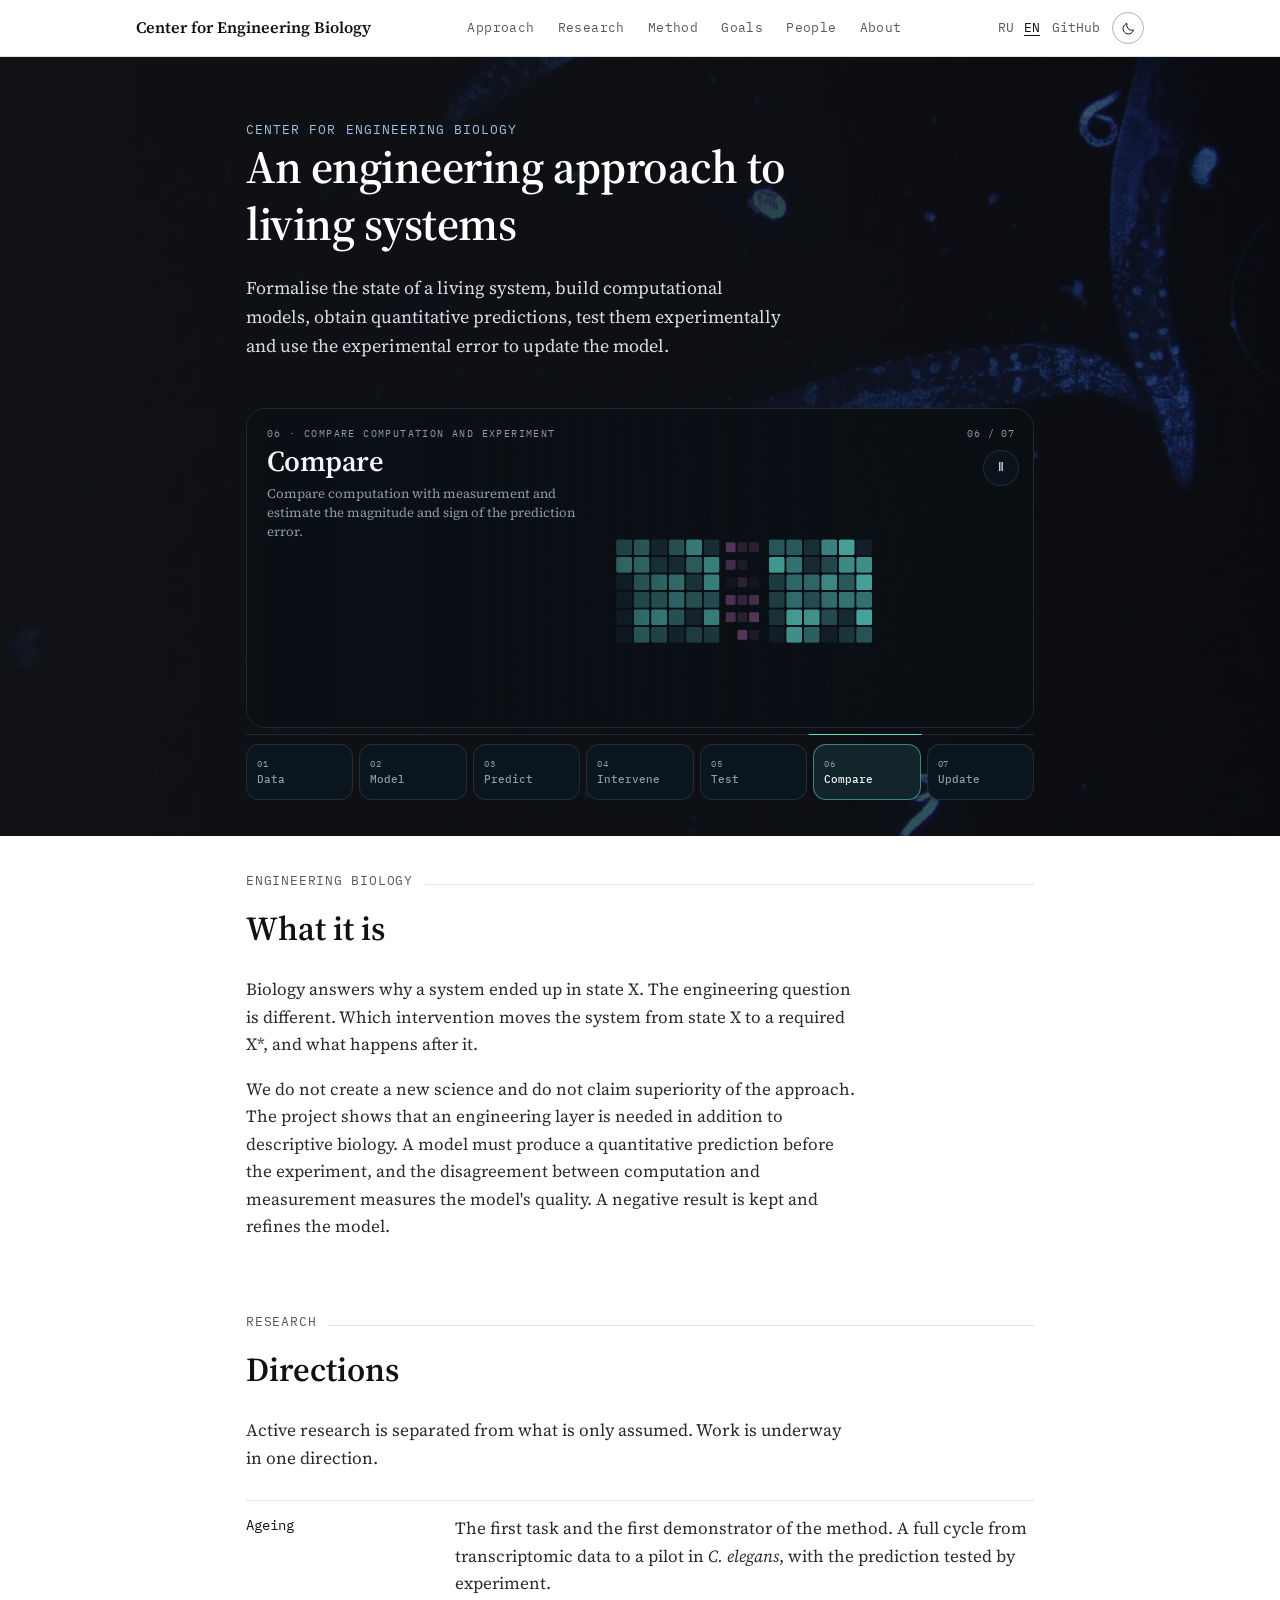
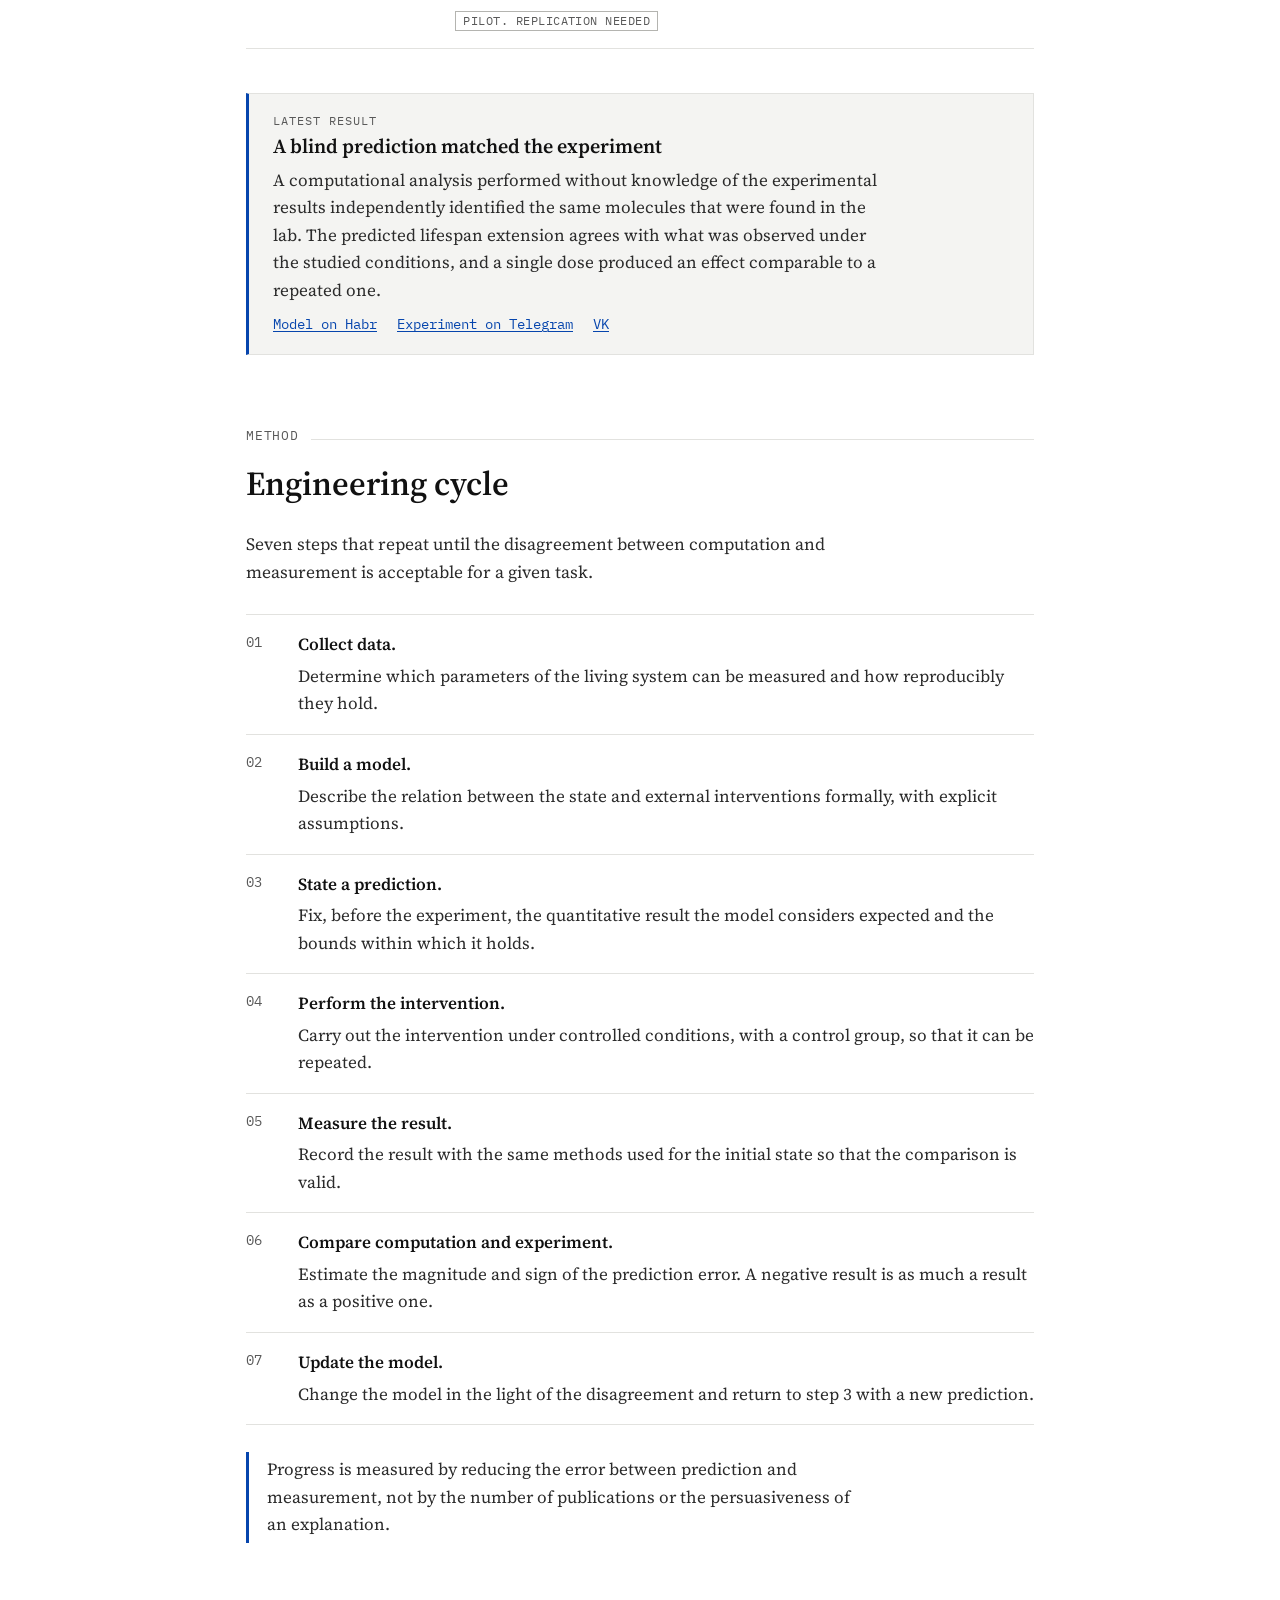
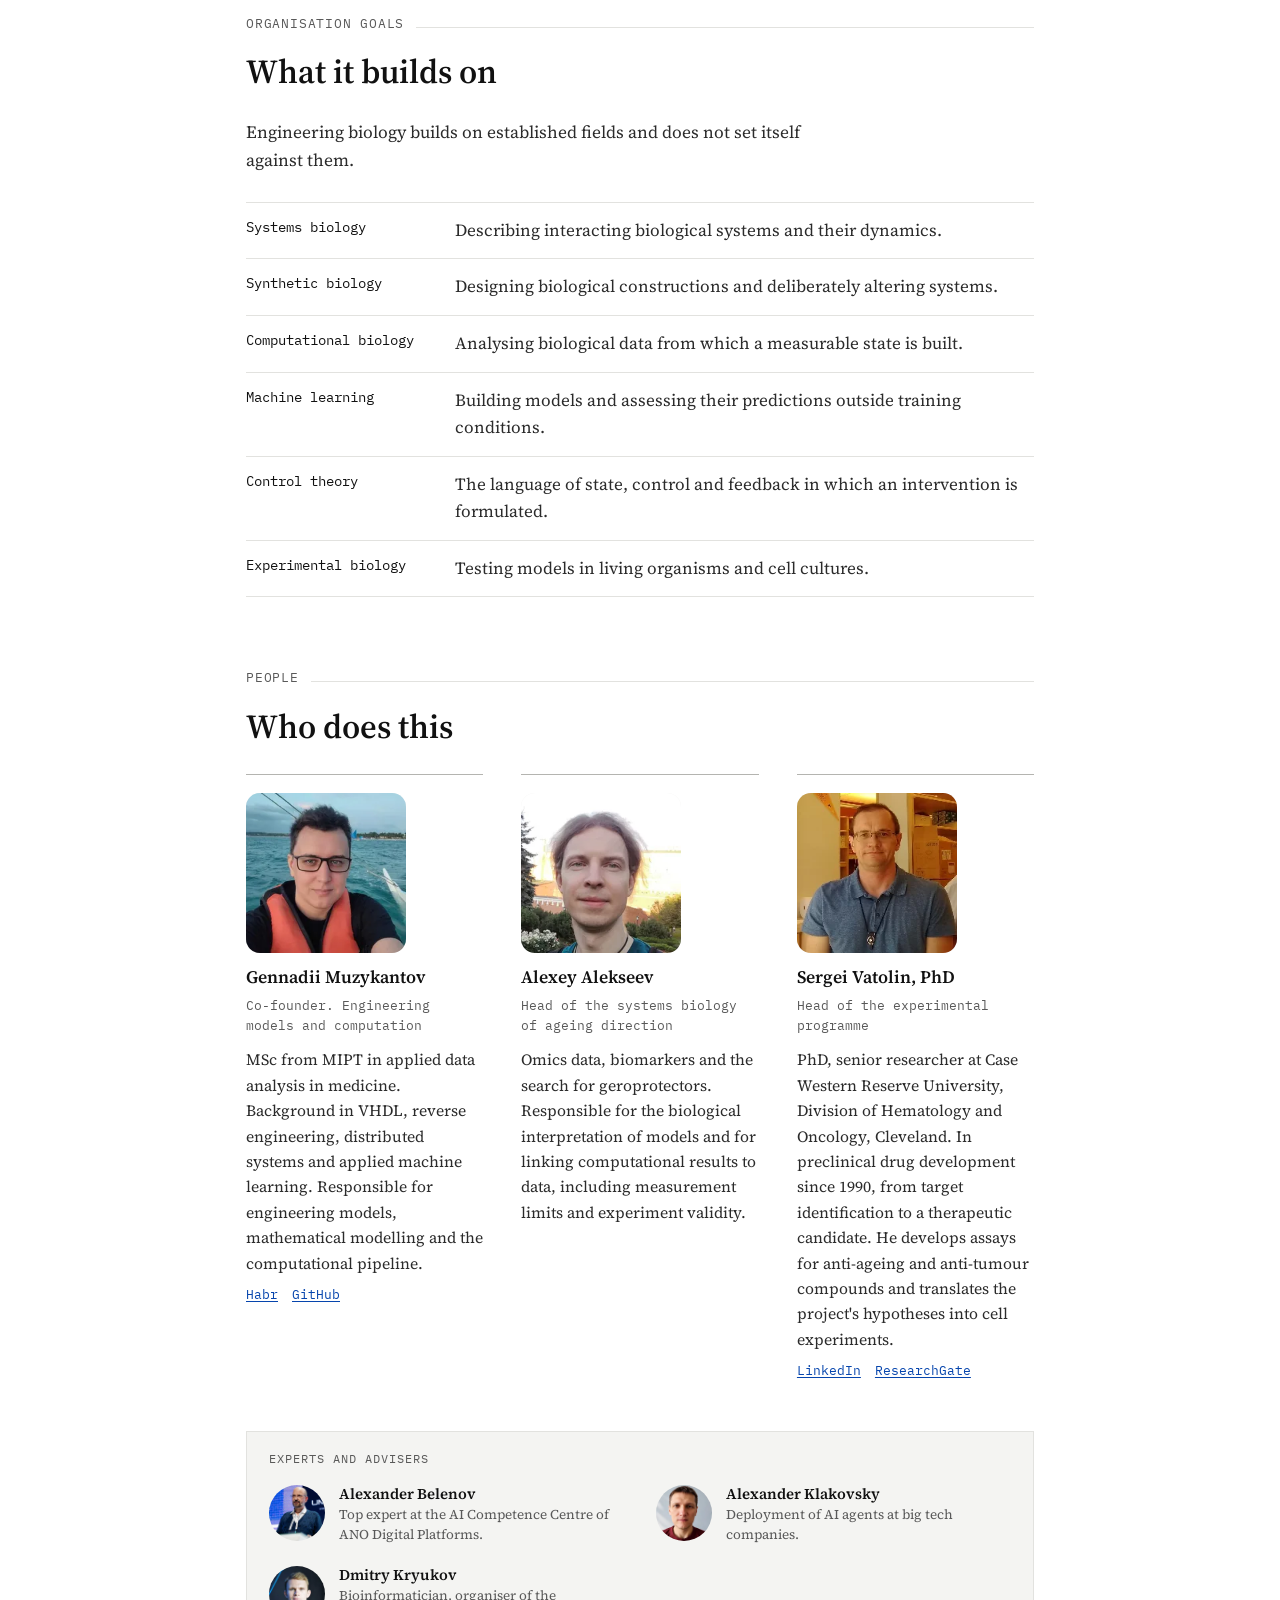
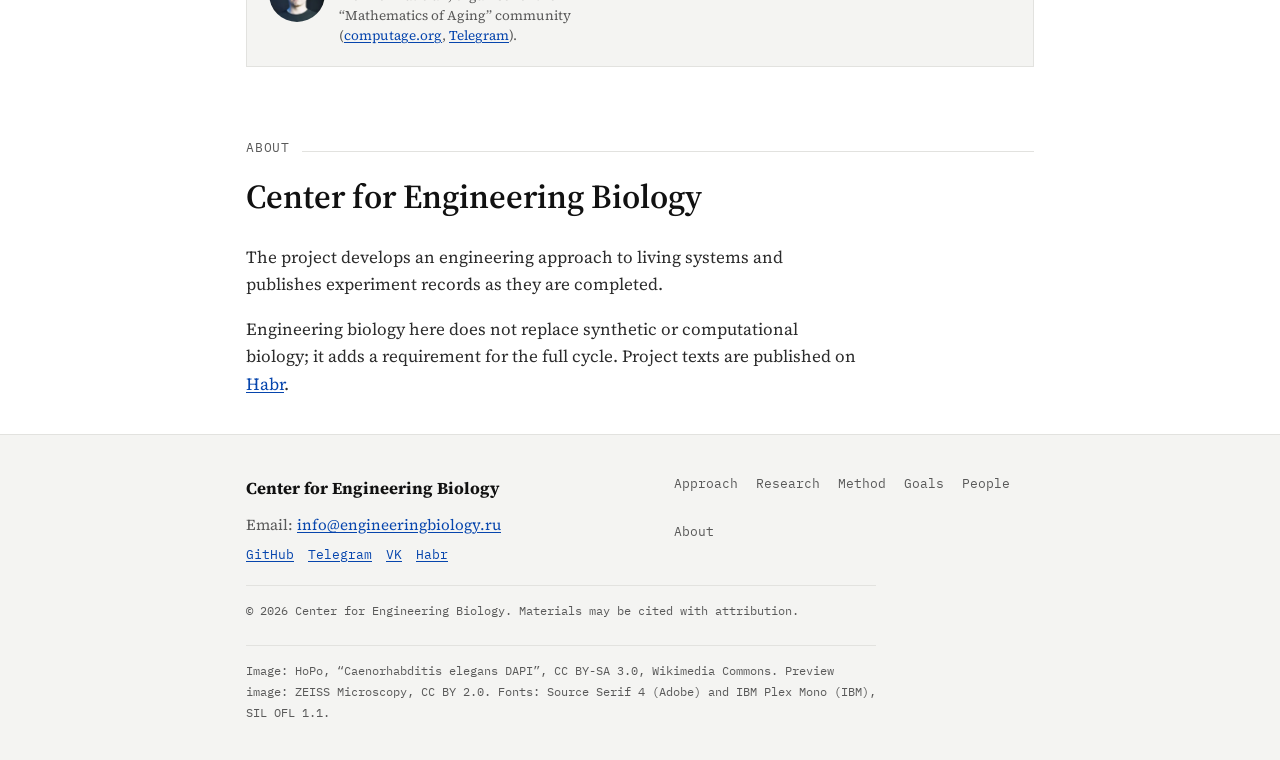
==== commit 4506865e: "Revert "Move A. Alekseev from team to advisers; drop management title" This reverts commit 846bcbba0" ====
--- a/en/index.html
+++ b/en/index.html
@@ -176,6 +176,12 @@
         <div class="person__links"><a href="https://habr.com/ru/users/gmuzykantov/" target="_blank" rel="noreferrer noopener">Habr</a><a href="https://github.com/muzykantov" target="_blank" rel="noreferrer noopener">GitHub</a></div>
       </article>
       <article class="person">
+        <div class="person__photo"><img src="/assets/people/alekseev-240.webp" srcset="/assets/people/alekseev-240.webp 240w, /assets/people/alekseev.webp 400w" sizes="(max-width: 620px) 60vw, 160px" width="400" height="400" loading="lazy" decoding="async" alt="Alexey Alekseev"></div>
+        <h3>Alexey Alekseev</h3>
+        <p class="person__role">Head of the systems biology of ageing direction</p>
+        <p class="person__bio">Omics data, biomarkers and the search for geroprotectors. Responsible for the biological interpretation of models and for linking computational results to data, including measurement limits and experiment validity.</p>
+      </article>
+      <article class="person">
         <div class="person__photo"><img src="/assets/people/vatolin.webp" width="203" height="203" loading="lazy" decoding="async" alt="Sergei Vatolin"></div>
         <h3>Sergei Vatolin, PhD</h3>
         <p class="person__role">Head of the experimental programme</p>
@@ -187,10 +193,6 @@
     <div class="experts">
       <h3>Experts and advisers</h3>
       <div class="experts__list">
-        <div class="expert">
-          <div class="expert__photo"><img src="/assets/people/alekseev-240.webp" srcset="/assets/people/alekseev-240.webp 240w, /assets/people/alekseev.webp 400w" sizes="44px" width="400" height="400" loading="lazy" decoding="async" alt="Alexey Alekseev"></div>
-          <div><h4>Alexey Alekseev</h4><p>Adviser in the systems biology of ageing. Omics data, biomarkers, and the correctness of interpreting computational results.</p></div>
-        </div>
         <div class="expert">
           <div class="expert__photo"><img src="/assets/people/belenov-240.webp" srcset="/assets/people/belenov-240.webp 240w, /assets/people/belenov.webp 480w" sizes="44px" width="480" height="480" loading="lazy" decoding="async" alt="Alexander Belenov"></div>
           <div><h4>Alexander Belenov</h4><p>Top expert at the AI Competence Centre of ANO Digital Platforms.</p></div>
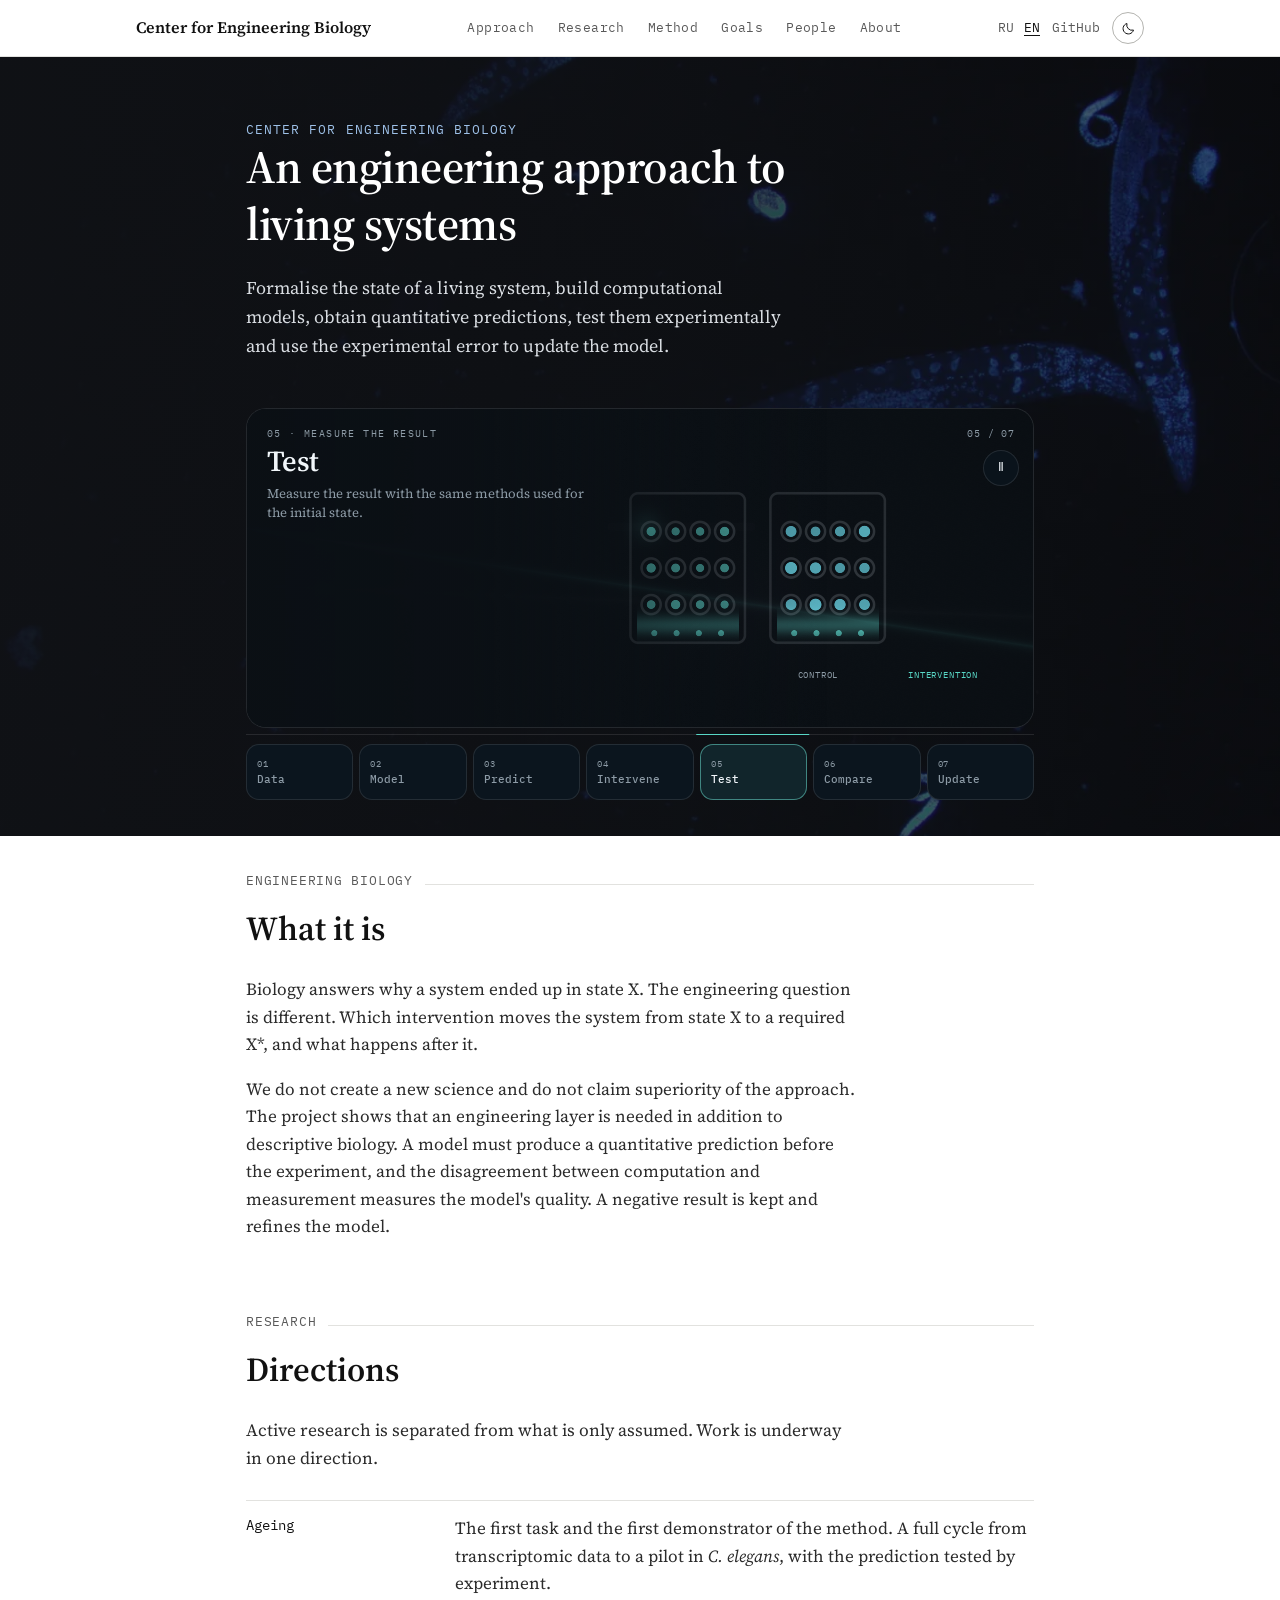
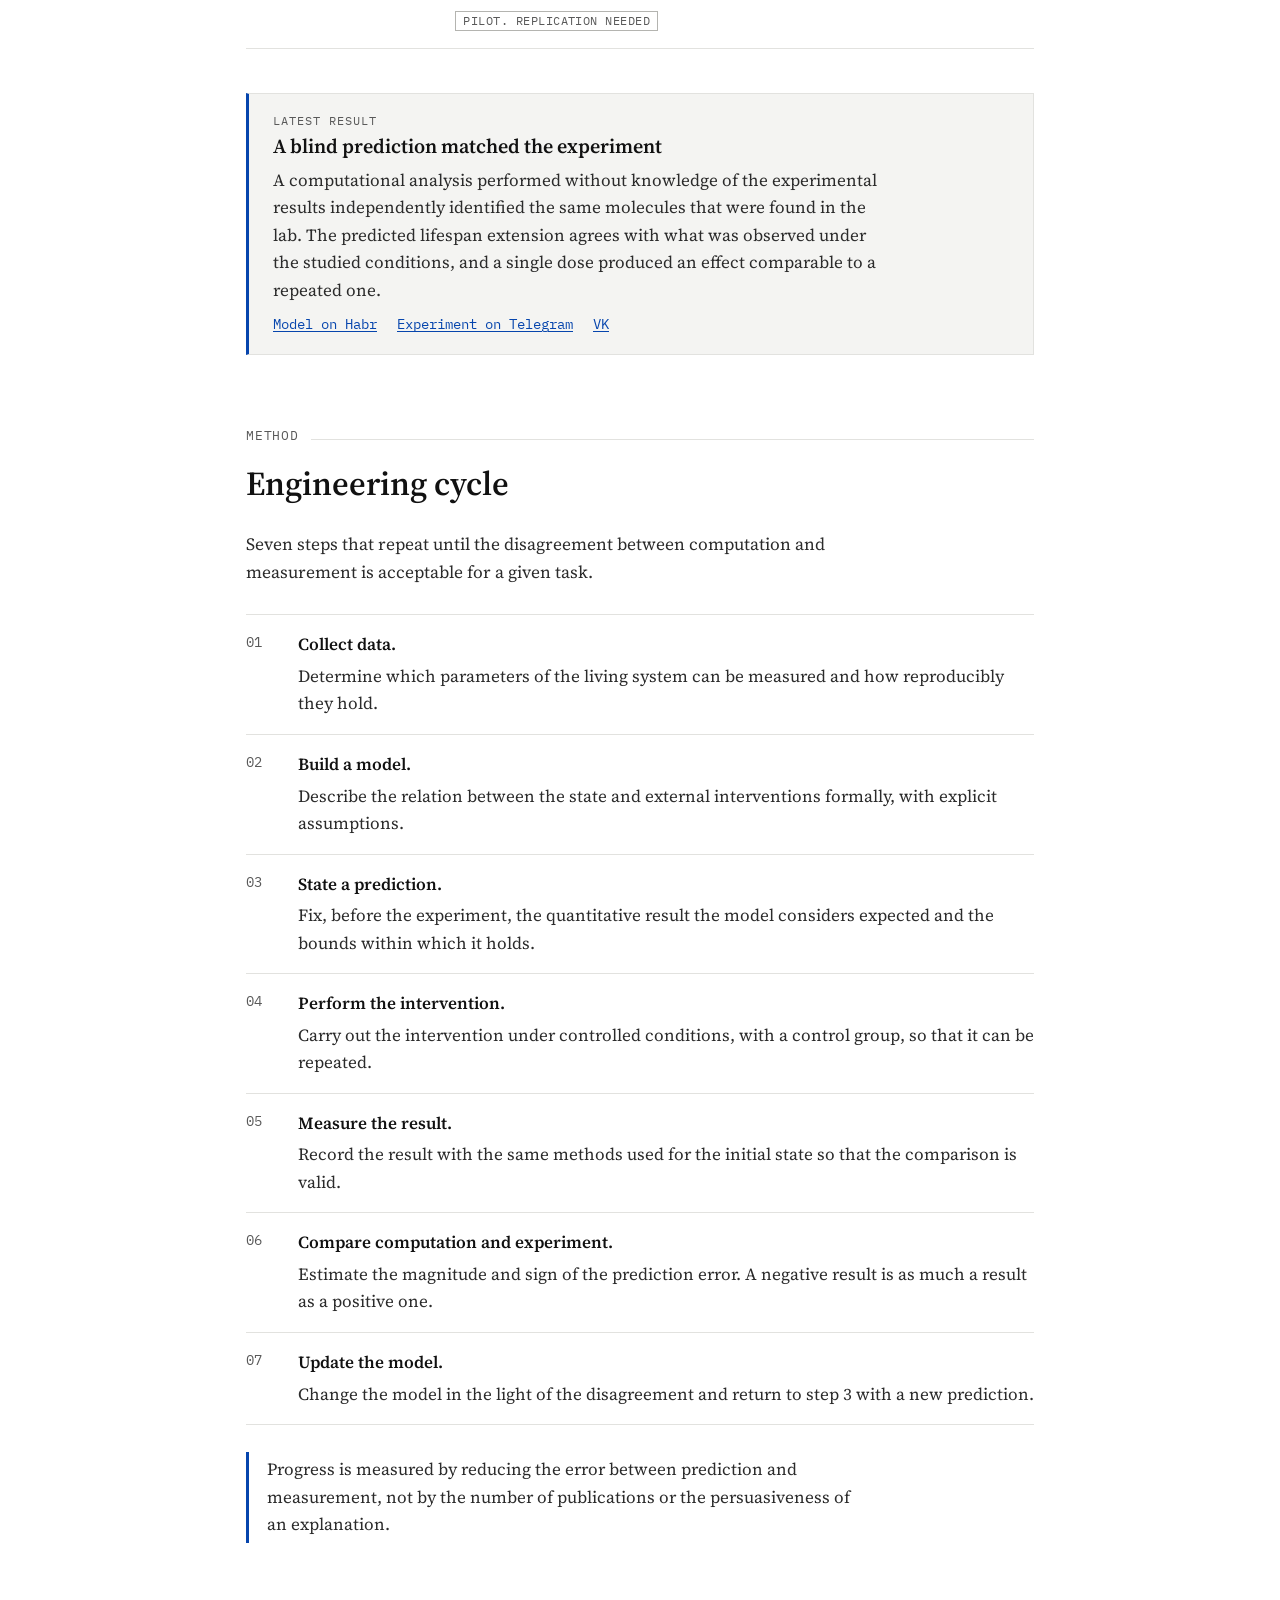
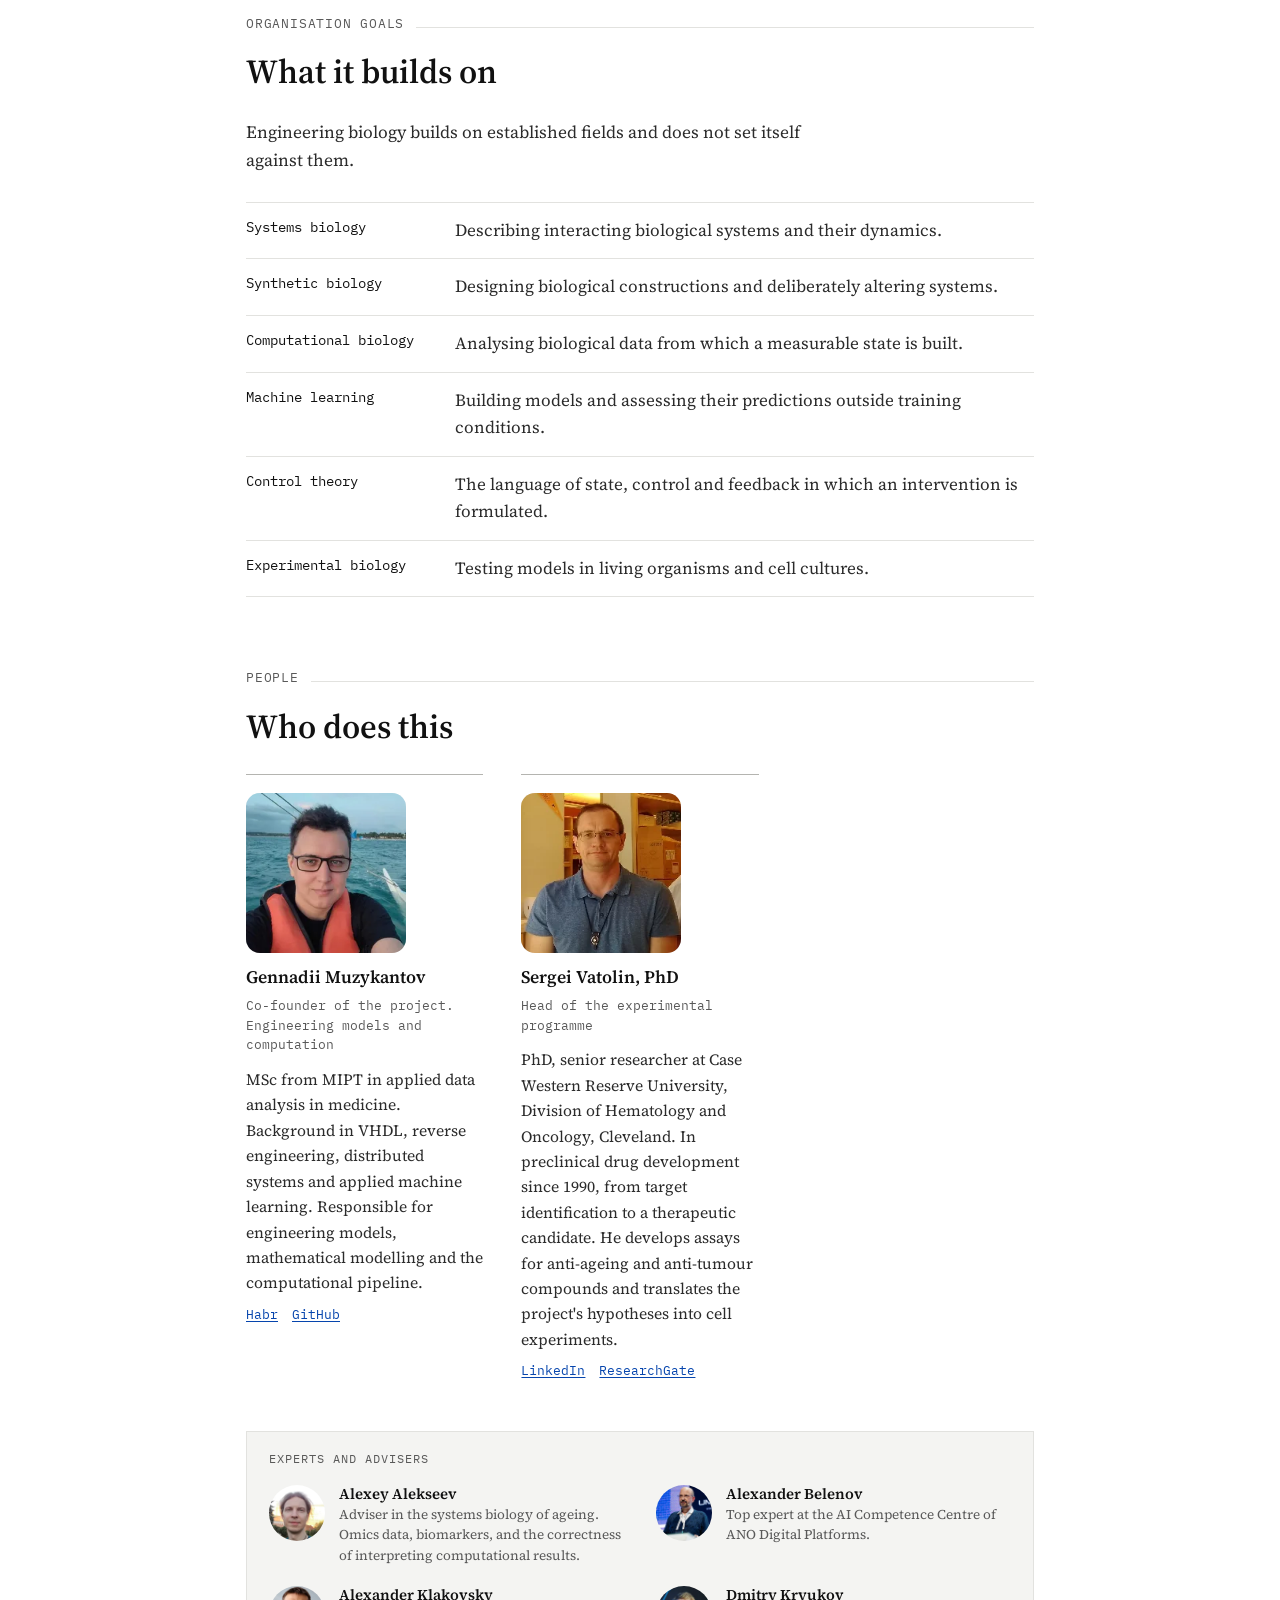
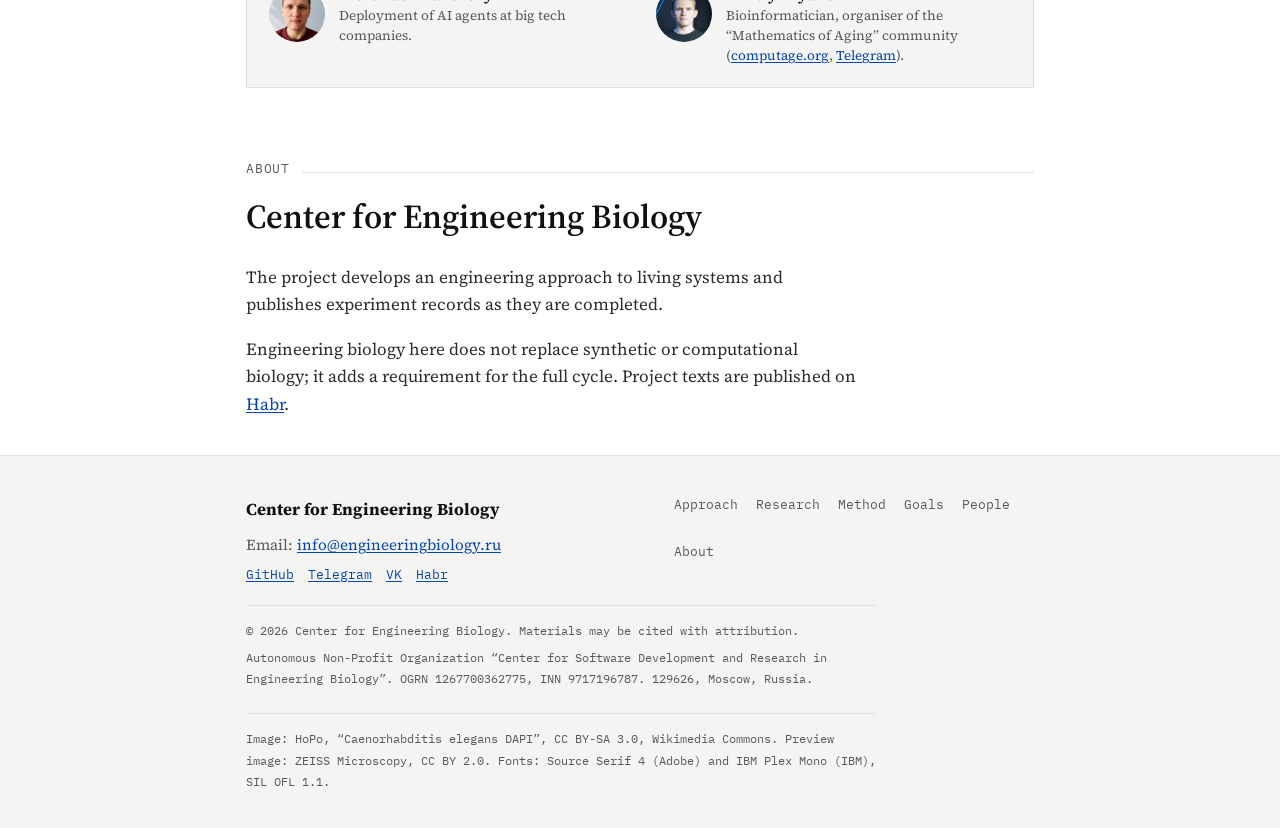
==== commit c5d29597: "Add legal details to footer and clarify founder role (RU/EN)" ====
--- a/en/index.html
+++ b/en/index.html
@@ -30,6 +30,7 @@
 <link rel="preload" href="../assets/fonts/sourceserif4-cyrillic.woff2" as="font" type="font/woff2" crossorigin>
 <link rel="stylesheet" href="../assets/fonts.css">
 <link rel="stylesheet" href="../assets/styles.css">
+<script type="application/ld+json">{"@context": "https://schema.org", "@type": "NGO", "name": "Center for Engineering Biology", "legalName": "Autonomous Non-Profit Organization “Center for Software Development and Research in Engineering Biology”", "url": "https://engineeringbiology.ru/", "email": "info@engineeringbiology.ru", "taxID": "9717196787", "identifier": "1267700362775", "address": {"@type": "PostalAddress", "postalCode": "129626", "addressLocality": "Moscow", "addressCountry": "RU"}}</script>
 <script>(function(){var d=document.documentElement;d.classList.add("js");try{var t=localStorage.getItem("eb-theme");if(!t)t=window.matchMedia("(prefers-color-scheme: dark)").matches?"dark":"light";d.setAttribute("data-theme",t);}catch(e){}})();</script>
 </head>
 <body>
@@ -171,15 +172,9 @@
       <article class="person">
         <div class="person__photo"><img src="/assets/people/muzykantov-240.webp" srcset="/assets/people/muzykantov-240.webp 240w, /assets/people/muzykantov.webp 460w" sizes="(max-width: 620px) 60vw, 160px" width="460" height="460" loading="lazy" decoding="async" alt="Gennadii Muzykantov"></div>
         <h3>Gennadii Muzykantov</h3>
-        <p class="person__role">Co-founder. Engineering models and computation</p>
+        <p class="person__role">Co-founder of the project. Engineering models and computation</p>
         <p class="person__bio">MSc from MIPT in applied data analysis in medicine. Background in VHDL, reverse engineering, distributed systems and applied machine learning. Responsible for engineering models, mathematical modelling and the computational pipeline.</p>
         <div class="person__links"><a href="https://habr.com/ru/users/gmuzykantov/" target="_blank" rel="noreferrer noopener">Habr</a><a href="https://github.com/muzykantov" target="_blank" rel="noreferrer noopener">GitHub</a></div>
-      </article>
-      <article class="person">
-        <div class="person__photo"><img src="/assets/people/alekseev-240.webp" srcset="/assets/people/alekseev-240.webp 240w, /assets/people/alekseev.webp 400w" sizes="(max-width: 620px) 60vw, 160px" width="400" height="400" loading="lazy" decoding="async" alt="Alexey Alekseev"></div>
-        <h3>Alexey Alekseev</h3>
-        <p class="person__role">Head of the systems biology of ageing direction</p>
-        <p class="person__bio">Omics data, biomarkers and the search for geroprotectors. Responsible for the biological interpretation of models and for linking computational results to data, including measurement limits and experiment validity.</p>
       </article>
       <article class="person">
         <div class="person__photo"><img src="/assets/people/vatolin.webp" width="203" height="203" loading="lazy" decoding="async" alt="Sergei Vatolin"></div>
@@ -194,6 +189,10 @@
       <h3>Experts and advisers</h3>
       <div class="experts__list">
         <div class="expert">
+          <div class="expert__photo"><img src="/assets/people/alekseev-240.webp" srcset="/assets/people/alekseev-240.webp 240w, /assets/people/alekseev.webp 400w" sizes="44px" width="400" height="400" loading="lazy" decoding="async" alt="Alexey Alekseev"></div>
+          <div><h4>Alexey Alekseev</h4><p>Adviser in the systems biology of ageing. Omics data, biomarkers, and the correctness of interpreting computational results.</p></div>
+        </div>
+        <div class="expert">
           <div class="expert__photo"><img src="/assets/people/belenov-240.webp" srcset="/assets/people/belenov-240.webp 240w, /assets/people/belenov.webp 480w" sizes="44px" width="480" height="480" loading="lazy" decoding="async" alt="Alexander Belenov"></div>
           <div><h4>Alexander Belenov</h4><p>Top expert at the AI Competence Centre of ANO Digital Platforms.</p></div>
         </div>
@@ -242,6 +241,7 @@
       </nav>
     </div>
     <p class="colophon__legal">&copy; 2026 Center for Engineering Biology. Materials may be cited with attribution.</p>
+    <p class="colophon__req">Autonomous Non-Profit Organization “Center for Software Development and Research in Engineering Biology”. OGRN 1267700362775, INN 9717196787. 129626, Moscow, Russia.</p>
     <p class="colophon__credits">Image: HoPo, “Caenorhabditis elegans DAPI”, CC BY-SA 3.0, Wikimedia Commons. Preview image: ZEISS Microscopy, CC BY 2.0. Fonts: Source Serif 4 (Adobe) and IBM Plex Mono (IBM), SIL OFL 1.1.</p>
   </div>
 </footer>
--- a/assets/styles.css
+++ b/assets/styles.css
@@ -401,6 +401,7 @@
 .colophon__nav a { font: 400 0.82rem/1.4 var(--mono); color: var(--muted); text-decoration: none; }
 .colophon__nav a:hover { color: var(--ink); text-decoration: underline; }
 .colophon__legal, .colophon__credits { margin-top: 24px; padding-top: 14px; border-top: 1px solid var(--line); color: var(--muted); font: 400 0.78rem/1.7 var(--mono); max-width: 90ch; }
+.colophon__req { margin-top: 6px; color: var(--muted); font: 400 0.78rem/1.7 var(--mono); max-width: 90ch; }
 
 /* ---------- адаптив ---------- */
 @media (max-width: 980px) {
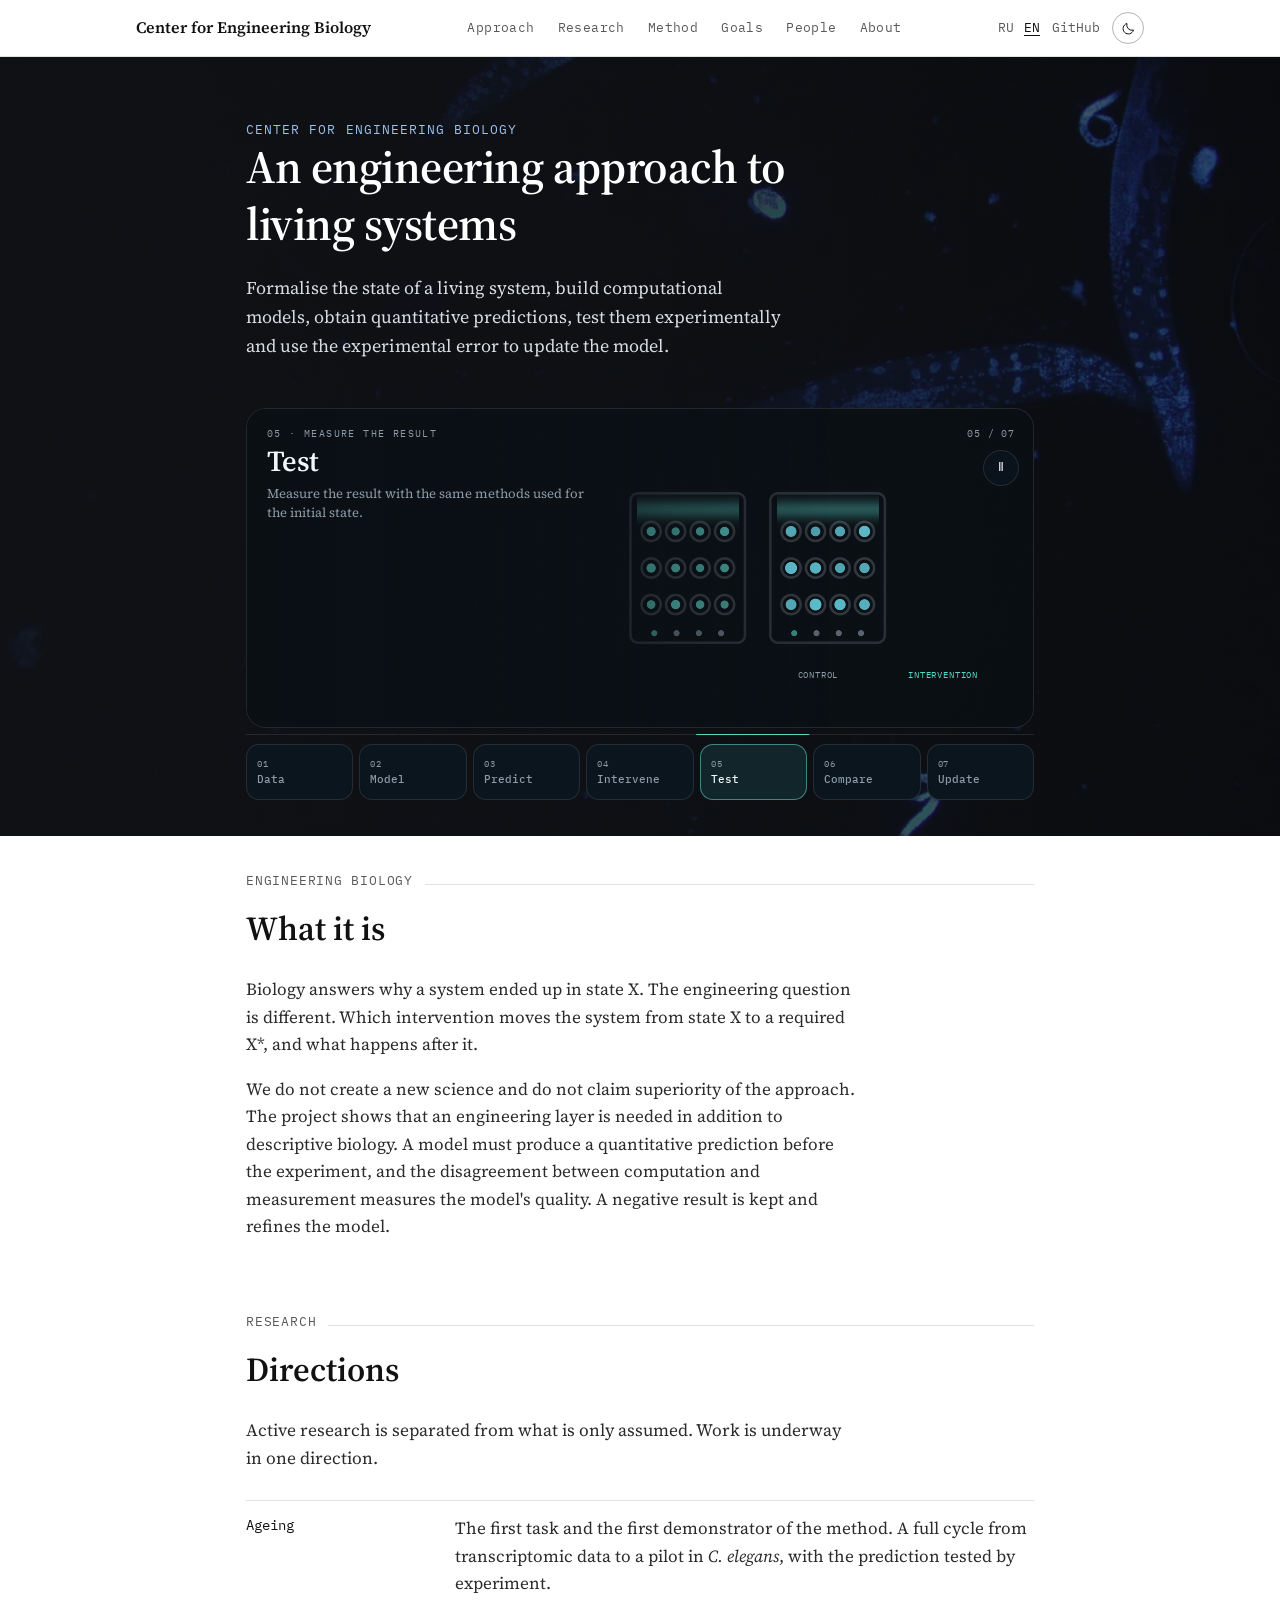
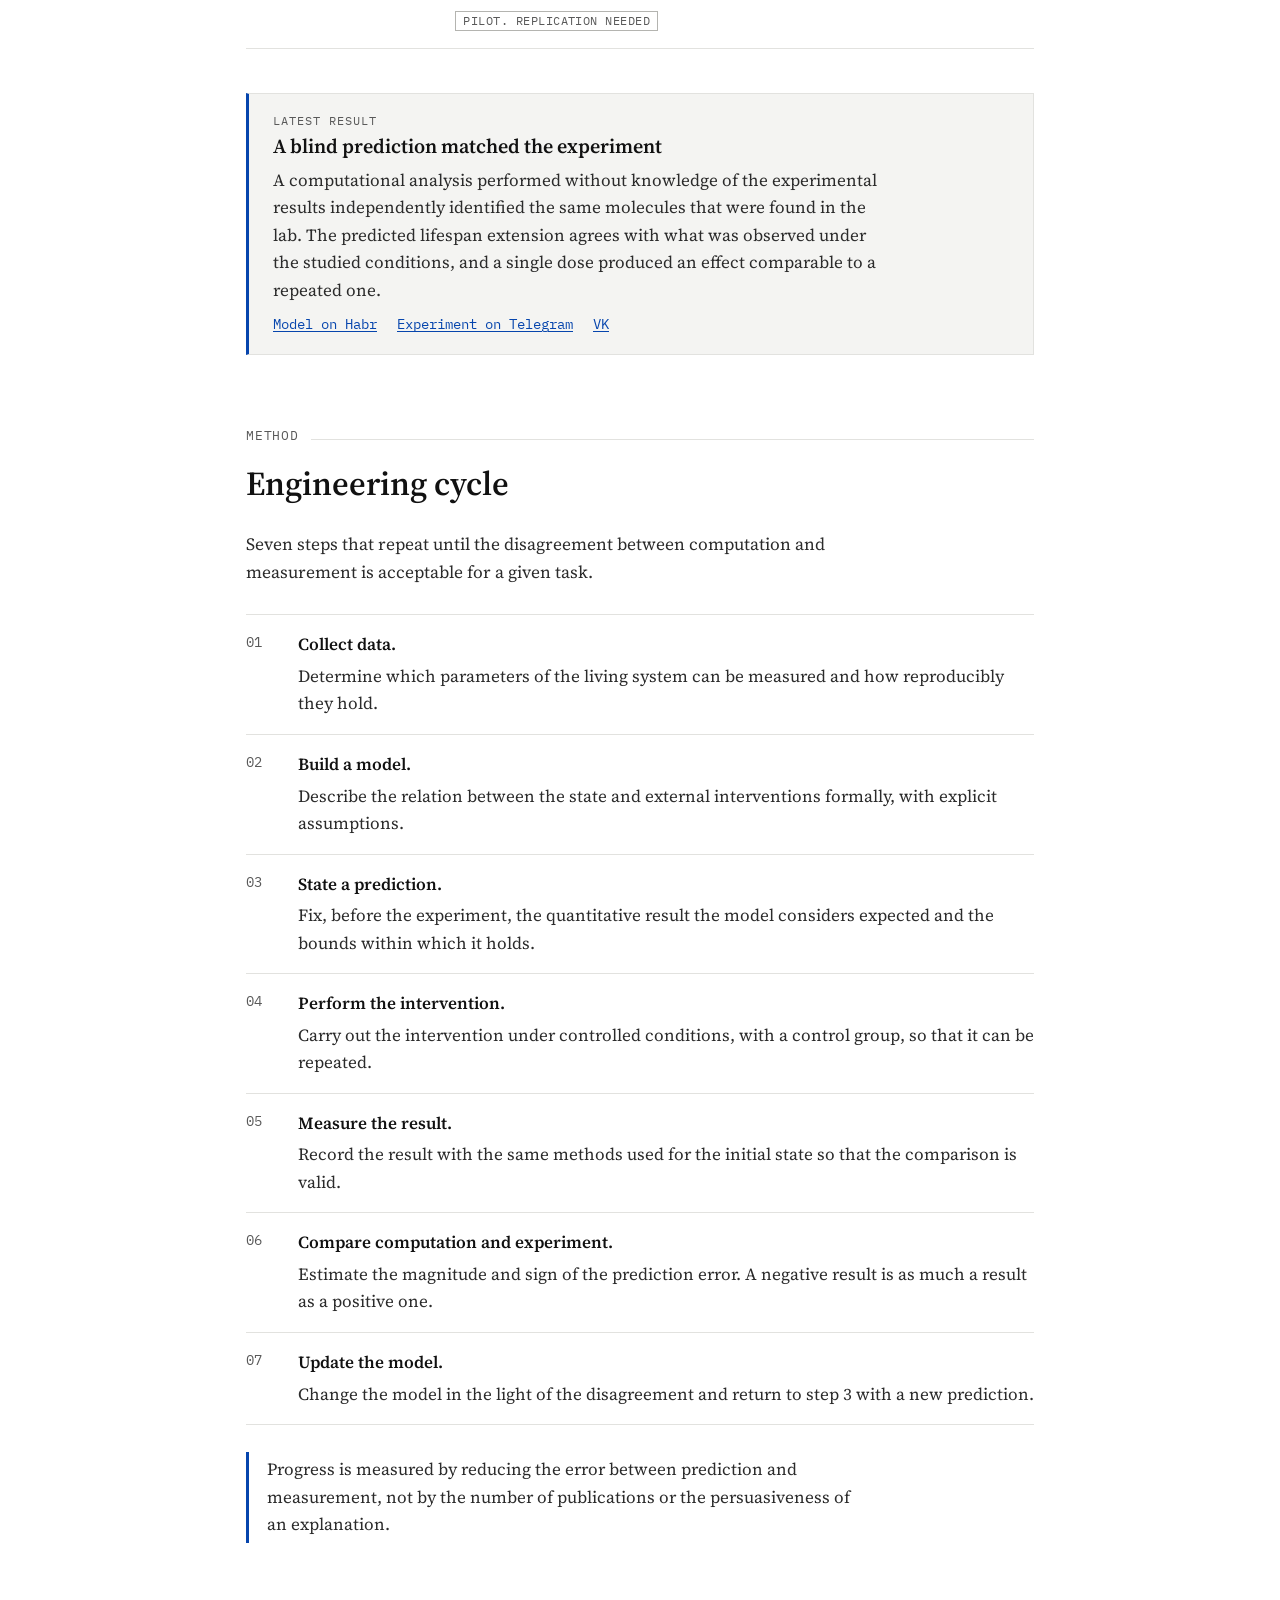
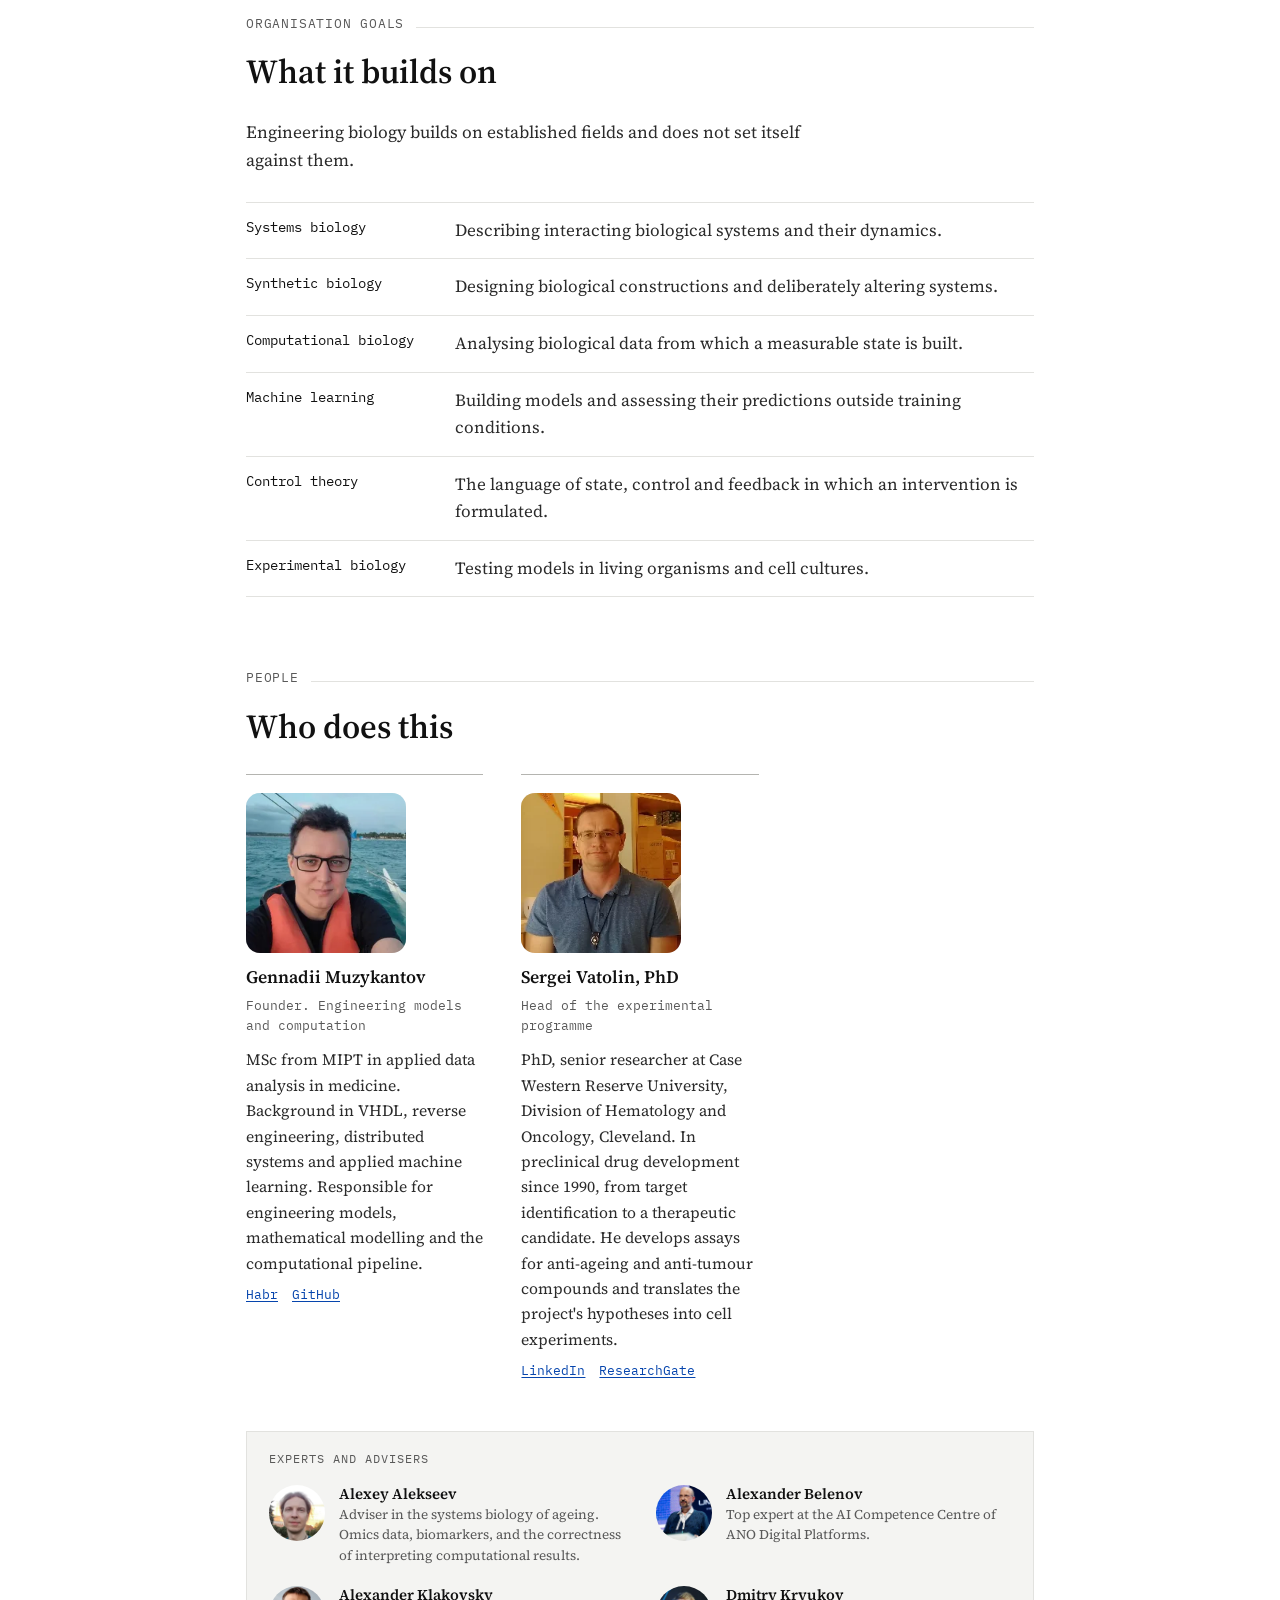
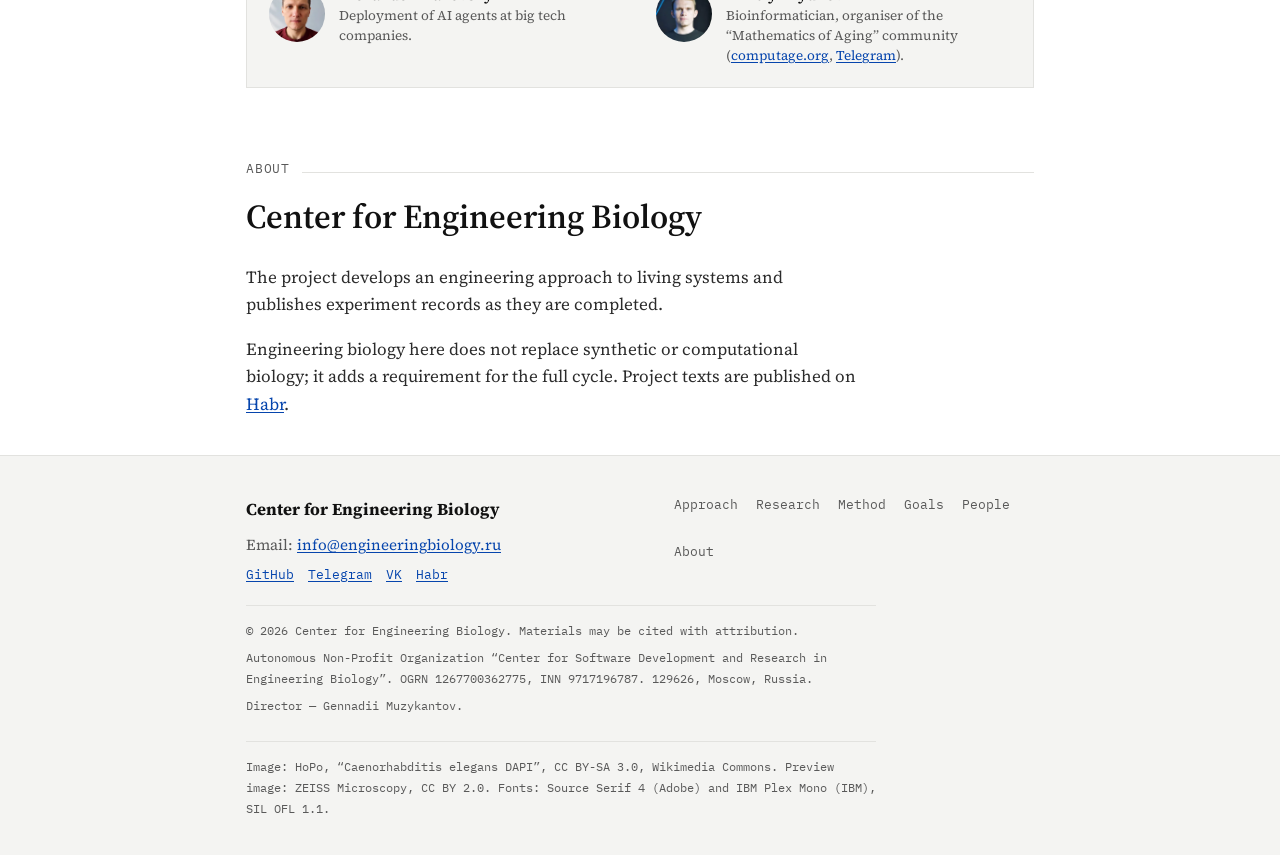
==== commit 6a56d4cf: "Use founder title and list director in legal details" ====
--- a/en/index.html
+++ b/en/index.html
@@ -172,7 +172,7 @@
       <article class="person">
         <div class="person__photo"><img src="/assets/people/muzykantov-240.webp" srcset="/assets/people/muzykantov-240.webp 240w, /assets/people/muzykantov.webp 460w" sizes="(max-width: 620px) 60vw, 160px" width="460" height="460" loading="lazy" decoding="async" alt="Gennadii Muzykantov"></div>
         <h3>Gennadii Muzykantov</h3>
-        <p class="person__role">Co-founder of the project. Engineering models and computation</p>
+        <p class="person__role">Founder. Engineering models and computation</p>
         <p class="person__bio">MSc from MIPT in applied data analysis in medicine. Background in VHDL, reverse engineering, distributed systems and applied machine learning. Responsible for engineering models, mathematical modelling and the computational pipeline.</p>
         <div class="person__links"><a href="https://habr.com/ru/users/gmuzykantov/" target="_blank" rel="noreferrer noopener">Habr</a><a href="https://github.com/muzykantov" target="_blank" rel="noreferrer noopener">GitHub</a></div>
       </article>
@@ -242,6 +242,7 @@
     </div>
     <p class="colophon__legal">&copy; 2026 Center for Engineering Biology. Materials may be cited with attribution.</p>
     <p class="colophon__req">Autonomous Non-Profit Organization “Center for Software Development and Research in Engineering Biology”. OGRN 1267700362775, INN 9717196787. 129626, Moscow, Russia.</p>
+    <p class="colophon__req">Director — Gennadii Muzykantov.</p>
     <p class="colophon__credits">Image: HoPo, “Caenorhabditis elegans DAPI”, CC BY-SA 3.0, Wikimedia Commons. Preview image: ZEISS Microscopy, CC BY 2.0. Fonts: Source Serif 4 (Adobe) and IBM Plex Mono (IBM), SIL OFL 1.1.</p>
   </div>
 </footer>
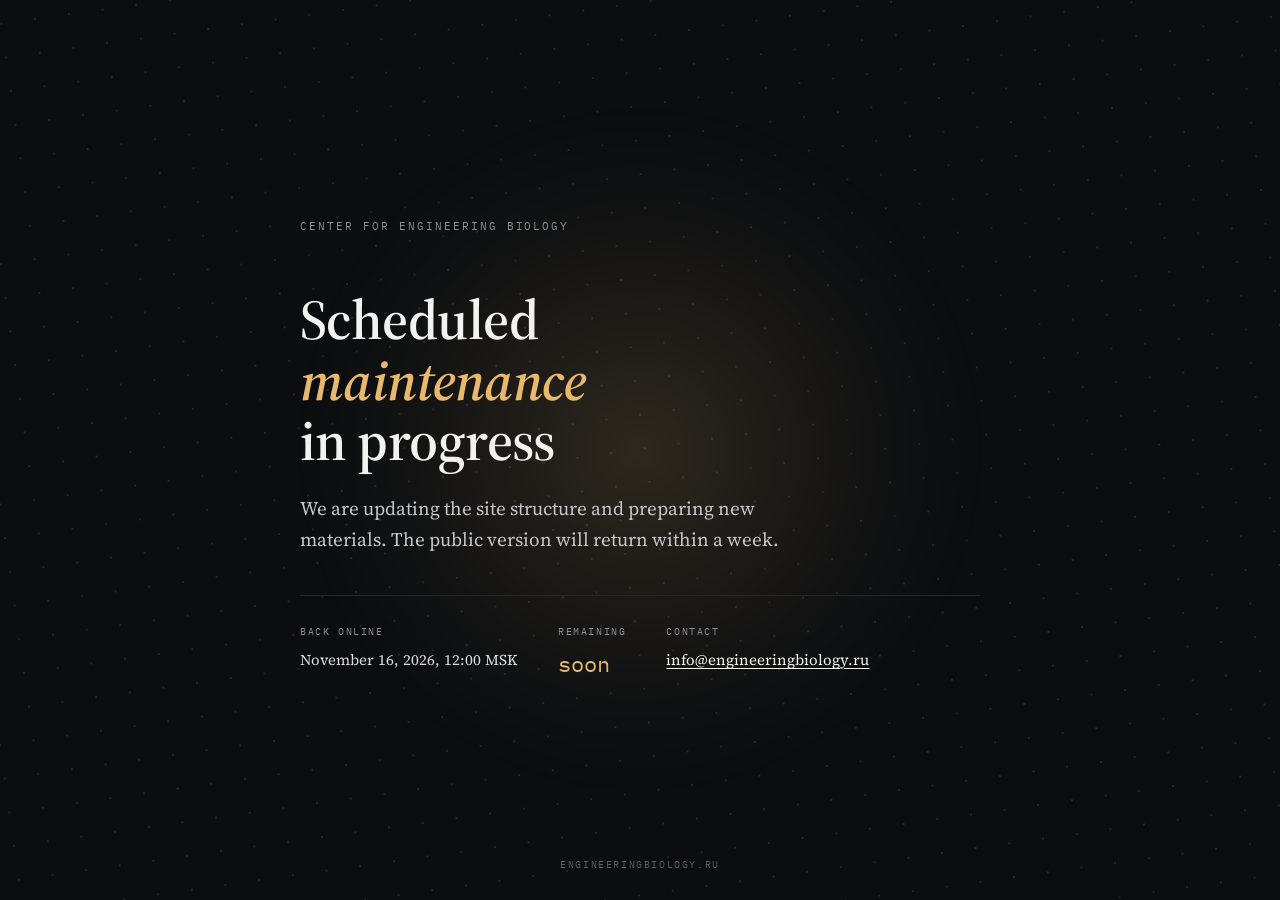
==== commit 068467df: "Center for Engineering Biology" ====
--- a/en/index.html
+++ b/en/index.html
@@ -1,251 +1,180 @@
 <!DOCTYPE html>
-<html lang="en" data-theme="light">
+<html lang="en">
 <head>
 <meta charset="utf-8">
 <meta name="viewport" content="width=device-width, initial-scale=1">
-<title>Center for Engineering Biology. Predictable control of living systems</title>
-<meta name="description" content="Center for Engineering Biology. A full engineering cycle from a measurable state of a living system to a quantitative prediction of an intervention and its experimental validation.">
-<meta name="author" content="Center for Engineering Biology">
-<meta name="color-scheme" content="light dark">
-<meta name="theme-color" content="#ffffff" media="(prefers-color-scheme: light)">
-<meta name="theme-color" content="#141414" media="(prefers-color-scheme: dark)">
-<link rel="canonical" href="https://engineeringbiology.ru/en/">
-<link rel="alternate" hreflang="ru" href="https://engineeringbiology.ru/">
-<link rel="alternate" hreflang="en" href="https://engineeringbiology.ru/en/">
-<link rel="alternate" hreflang="x-default" href="https://engineeringbiology.ru/">
-<meta property="og:type" content="website">
-<meta property="og:locale" content="en_US">
-<meta property="og:site_name" content="Center for Engineering Biology">
-<meta property="og:title" content="Center for Engineering Biology. Predictable control of living systems">
-<meta property="og:description" content="Center for Engineering Biology. A full engineering cycle from a measurable state of a living system to a quantitative prediction of an intervention and its experimental validation.">
-<meta property="og:url" content="https://engineeringbiology.ru/en/">
-<meta property="og:image" content="https://engineeringbiology.ru/assets/og.jpg">
-<meta property="og:image:width" content="1200">
-<meta property="og:image:height" content="630">
-<meta name="twitter:card" content="summary_large_image">
-<meta name="twitter:title" content="Center for Engineering Biology. Predictable control of living systems">
-<meta name="twitter:description" content="Center for Engineering Biology. A full engineering cycle from a measurable state of a living system to a quantitative prediction of an intervention and its experimental validation.">
-<meta name="twitter:image" content="https://engineeringbiology.ru/assets/og.jpg">
-<link rel="icon" href="../assets/favicon.svg" type="image/svg+xml">
-<link rel="preload" href="../assets/fonts/sourceserif4-cyrillic.woff2" as="font" type="font/woff2" crossorigin>
+<meta name="robots" content="noindex, nofollow">
+<title>Center for Engineering Biology — maintenance</title>
 <link rel="stylesheet" href="../assets/fonts.css">
-<link rel="stylesheet" href="../assets/styles.css">
-<script type="application/ld+json">{"@context": "https://schema.org", "@type": "NGO", "name": "Center for Engineering Biology", "legalName": "Autonomous Non-Profit Organization “Center for Software Development and Research in Engineering Biology”", "url": "https://engineeringbiology.ru/", "email": "info@engineeringbiology.ru", "taxID": "9717196787", "identifier": "1267700362775", "address": {"@type": "PostalAddress", "postalCode": "129626", "addressLocality": "Moscow", "addressCountry": "RU"}}</script>
-<script>(function(){var d=document.documentElement;d.classList.add("js");try{var t=localStorage.getItem("eb-theme");if(!t)t=window.matchMedia("(prefers-color-scheme: dark)").matches?"dark":"light";d.setAttribute("data-theme",t);}catch(e){}})();</script>
+<style>
+:root {
+  color-scheme: dark;
+  --bg: #0b0d10;
+  --ink: #f2f2ef;
+  --muted: #8b8f96;
+  --line: #23262b;
+  --accent: #e8b86d;
+  --serif: "Source Serif 4", Georgia, "Times New Roman", serif;
+  --mono: "IBM Plex Mono", ui-monospace, "SF Mono", Menlo, Consolas, monospace;
+}
+* { box-sizing: border-box; }
+html, body { height: 100%; }
+body {
+  margin: 0;
+  background: var(--bg);
+  color: var(--ink);
+  font: 400 1.0625rem/1.62 var(--serif);
+  -webkit-font-smoothing: antialiased;
+  overflow: hidden;
+}
+.grid {
+  position: fixed;
+  inset: -20%;
+  background-image: radial-gradient(rgba(255,255,255,.10) 1px, transparent 1px);
+  background-size: 34px 34px;
+  transform: rotate(-8deg);
+  animation: drift 60s linear infinite;
+  pointer-events: none;
+}
+@keyframes drift {
+  from { transform: rotate(-8deg) translate3d(0,0,0); }
+  to   { transform: rotate(-8deg) translate3d(34px,34px,0); }
+}
+.glow {
+  position: fixed;
+  left: 50%;
+  top: 50%;
+  width: 78vmin;
+  height: 78vmin;
+  margin: -39vmin 0 0 -39vmin;
+  border-radius: 50%;
+  background: radial-gradient(circle at 50% 50%, rgba(232,184,109,.16), rgba(232,184,109,.04) 45%, transparent 70%);
+  filter: blur(2px);
+  animation: breathe 9s ease-in-out infinite;
+  pointer-events: none;
+}
+@keyframes breathe {
+  0%, 100% { transform: scale(1); opacity: .75; }
+  50% { transform: scale(1.08); opacity: 1; }
+}
+main {
+  position: relative;
+  z-index: 1;
+  min-height: 100%;
+  display: flex;
+  align-items: center;
+  justify-content: center;
+  padding: clamp(24px, 6vw, 72px);
+}
+.inner { max-width: 680px; width: 100%; }
+.eyebrow {
+  font-family: var(--mono);
+  font-size: 11px;
+  letter-spacing: .18em;
+  text-transform: uppercase;
+  color: var(--muted);
+  margin-bottom: clamp(28px, 6vh, 56px);
+}
+h1 {
+  font-size: clamp(30px, 6vw, 56px);
+  line-height: 1.08;
+  letter-spacing: -.01em;
+  font-weight: 600;
+  margin: 0 0 22px;
+}
+h1 em { font-style: italic; color: var(--accent); }
+p.lead {
+  font-size: clamp(16px, 2vw, 19px);
+  color: #c3c6cb;
+  margin: 0 0 40px;
+  max-width: 52ch;
+}
+.rule { height: 1px; background: var(--line); margin: 0 0 28px; }
+.meta {
+  display: flex;
+  flex-wrap: wrap;
+  gap: 12px 40px;
+  align-items: baseline;
+}
+.label {
+  font-family: var(--mono);
+  font-size: 10px;
+  letter-spacing: .16em;
+  text-transform: uppercase;
+  color: var(--muted);
+  display: block;
+  margin-bottom: 6px;
+}
+.value { font-size: 15px; color: #d9dbdf; }
+.count {
+  font-family: var(--mono);
+  font-size: clamp(18px, 2.4vw, 22px);
+  color: var(--accent);
+  font-variant-numeric: tabular-nums;
+}
+a { color: var(--ink); text-underline-offset: 3px; }
+a:hover { color: var(--accent); }
+.foot {
+  position: fixed;
+  left: 0; right: 0; bottom: clamp(16px, 3vh, 28px);
+  text-align: center;
+  font-family: var(--mono);
+  font-size: 10px;
+  letter-spacing: .16em;
+  text-transform: uppercase;
+  color: #5b5f66;
+  z-index: 1;
+}
+@media (max-width: 560px) {
+  .meta { gap: 20px; }
+  .foot { position: static; margin-top: 48px; }
+  main { align-items: flex-start; padding-top: 18vh; }
+}
+</style>
 </head>
 <body>
-<a class="skip" href="#main">Skip to content</a>
-<header class="masthead">
-  <div class="wrap wrap--wide masthead__inner">
-    <a class="brand" href="../en/index.html">Center for Engineering Biology</a>
-    <nav class="nav" id="nav" aria-label="Sections">
-<a href="#engineering">Approach</a>
-<a href="#research">Research</a>
-<a href="#method">Method</a>
-<a href="#goals">Goals</a>
-<a href="#team">People</a>
-<a href="#about">About</a>
-    </nav>
-    <div class="tools">
-      <span class="lang" aria-label="Language"><a href="../index.html" hreflang="ru">RU</a><a href="../en/index.html" hreflang="en" class="is-current" aria-current="true">EN</a></span>
-      <a class="tools__gh" href="https://github.com/EngineeringBiology" rel="noreferrer noopener" target="_blank">GitHub</a>
-      <button class="theme" type="button" aria-pressed="false" aria-label="Toggle light and dark theme">
-        <svg viewBox="0 0 24 24" width="15" height="15" aria-hidden="true"><path d="M20 14.5A8.5 8.5 0 0 1 9.5 4a8.5 8.5 0 1 0 10.5 10.5z" fill="none" stroke="currentColor" stroke-width="1.6" stroke-linejoin="round"/></svg>
-      </button>
-      <button class="menu" type="button" aria-expanded="false" aria-controls="nav" aria-label="Sections">
-        <span class="menu__bars" aria-hidden="true"></span>
-      </button>
-    </div>
-  </div>
-</header>
-<main id="main">
-<section class="hero">
-  <div class="hero__bg" aria-hidden="true"></div>
-  <div class="wrap hero__inner">
-    <p class="eyebrow">Center for Engineering Biology</p>
-    <h1>An engineering approach to living systems</h1>
-    <p class="hero__lede">Formalise the state of a living system, build computational models, obtain quantitative predictions, test them experimentally and use the experimental error to update the model.</p>
-    <div class="eb-cycle" id="eb-cycle">
-      <div class="eb-cycle__scene">
-        <canvas class="eb-cycle__canvas" aria-label="Research cycle visualisation"></canvas>
-        <div class="eb-cycle__scrim"></div>
-        <div class="eb-cycle__copy">
-          <div class="eb-cycle__eyebrow">01 · Collect data</div>
-          <div class="eb-cycle__title">Data</div>
-          <div class="eb-cycle__description">Collect data on the state of the living system and check how reproducible the measurements are.</div>
-        </div>
-        <div class="eb-cycle__counter">01 / 07</div>
-        <button class="eb-cycle__pause" type="button" aria-label="Pause" data-label-pause="Pause" data-label-play="Resume">Ⅱ</button>
-        <div class="eb-cycle__experiment-labels">
-          <span>control</span>
-          <span>intervention</span>
-        </div>
+<div class="grid"></div>
+<div class="glow"></div>
+<main>
+  <div class="inner">
+    <div class="eyebrow">Center for Engineering Biology</div>
+    <h1>Scheduled<br><em>maintenance</em><br>in progress</h1>
+    <p class="lead">We are updating the site structure and preparing new materials. The public version will return within a week.</p>
+    <div class="rule"></div>
+    <div class="meta">
+      <div>
+        <span class="label">Back online</span>
+        <span class="value"><time id="back" datetime="2026-11-16T12:00:00+03:00">November 16, 2026, 12:00 MSK</time></span>
       </div>
-      <div class="eb-cycle__progress"><span></span></div>
-      <div class="eb-cycle__nav" role="tablist" aria-label="Cycle stages">
-        <button class="eb-cycle__tab is-active" type="button" data-stage="0" data-eyebrow="01 · Collect data" data-title="Data" data-description="Collect data on the state of the living system and check how reproducible the measurements are."><span class="eb-cycle__tab-number">01</span><span class="eb-cycle__tab-label">Data</span></button>
-        <button class="eb-cycle__tab" type="button" data-stage="1" data-eyebrow="02 · Build a model" data-title="Model" data-description="Build a computational description of how state and intervention relate, with explicit assumptions."><span class="eb-cycle__tab-number">02</span><span class="eb-cycle__tab-label">Model</span></button>
-        <button class="eb-cycle__tab" type="button" data-stage="2" data-eyebrow="03 · State a prediction" data-title="Predict" data-description="Obtain a quantitative result before the experiment and declare it expected."><span class="eb-cycle__tab-number">03</span><span class="eb-cycle__tab-label">Predict</span></button>
-        <button class="eb-cycle__tab" type="button" data-stage="3" data-eyebrow="04 · Perform the intervention" data-title="Intervene" data-description="Carry out the intervention under controlled conditions, with a control group."><span class="eb-cycle__tab-number">04</span><span class="eb-cycle__tab-label">Intervene</span></button>
-        <button class="eb-cycle__tab" type="button" data-stage="4" data-eyebrow="05 · Measure the result" data-title="Test" data-description="Measure the result with the same methods used for the initial state."><span class="eb-cycle__tab-number">05</span><span class="eb-cycle__tab-label">Test</span></button>
-        <button class="eb-cycle__tab" type="button" data-stage="5" data-eyebrow="06 · Compare computation and experiment" data-title="Compare" data-description="Compare computation with measurement and estimate the magnitude and sign of the prediction error."><span class="eb-cycle__tab-number">06</span><span class="eb-cycle__tab-label">Compare</span></button>
-        <button class="eb-cycle__tab" type="button" data-stage="6" data-eyebrow="07 · Update the model" data-title="Update" data-description="Change the model in the light of the disagreement and return to the prediction."><span class="eb-cycle__tab-number">07</span><span class="eb-cycle__tab-label">Update</span></button>
+      <div>
+        <span class="label">Remaining</span>
+        <span class="count" id="count">—</span>
+      </div>
+      <div>
+        <span class="label">Contact</span>
+        <span class="value"><a href="mailto:info@engineeringbiology.ru">info@engineeringbiology.ru</a></span>
       </div>
     </div>
   </div>
-</section>
-
-<section class="section" id="engineering">
-  <div class="wrap">
-    <p class="section__label">Engineering biology</p>
-    <h2>What it is</h2>
-    <div class="prose">
-      <p>Biology answers why a system ended up in state X. The engineering question is different. Which intervention moves the system from state X to a required X*, and what happens after it.</p>
-      <p>We do not create a new science and do not claim superiority of the approach. The project shows that an engineering layer is needed in addition to descriptive biology. A model must produce a quantitative prediction before the experiment, and the disagreement between computation and measurement measures the model's quality. A negative result is kept and refines the model.</p>
-    </div>
-  </div>
-</section>
-
-<section class="section" id="research">
-  <div class="wrap">
-    <p class="section__label">Research</p>
-    <h2>Directions</h2>
-    <p class="section__intro">Active research is separated from what is only assumed. Work is underway in one direction.</p>
-    <dl class="rows">
-      <div class="row">
-        <dt>Ageing</dt>
-        <dd>
-          <p>The first task and the first demonstrator of the method. A full cycle from transcriptomic data to a pilot in <em>C.&nbsp;elegans</em>, with the prediction tested by experiment.</p>
-          <p><span class="status">Pilot. Replication needed</span></p>
-        </dd>
-      </div>
-    </dl>
-
-    <div class="result">
-      <p class="result__label">Latest result</p>
-      <h3 class="result__title">A blind prediction matched the experiment</h3>
-      <p class="result__text">A computational analysis performed without knowledge of the experimental results independently identified the same molecules that were found in the lab. The predicted lifespan extension agrees with what was observed under the studied conditions, and a single dose produced an effect comparable to a repeated one.</p>
-      <div class="result__links"><a href="https://habr.com/ru/articles/1059232/" target="_blank" rel="noreferrer noopener">Model on Habr</a><a href="https://t.me/reversebiolab" target="_blank" rel="noreferrer noopener">Experiment on Telegram</a><a href="https://vk.ru/club223616395" target="_blank" rel="noreferrer noopener">VK</a></div>
-    </div>
-  </div>
-</section>
-
-<section class="section" id="method">
-  <div class="wrap">
-    <p class="section__label">Method</p>
-    <h2>Engineering cycle</h2>
-    <p class="section__intro">Seven steps that repeat until the disagreement between computation and measurement is acceptable for a given task.</p>
-    <ol class="steps">
-      <li><b>Collect data.</b> Determine which parameters of the living system can be measured and how reproducibly they hold.</li>
-      <li><b>Build a model.</b> Describe the relation between the state and external interventions formally, with explicit assumptions.</li>
-      <li><b>State a prediction.</b> Fix, before the experiment, the quantitative result the model considers expected and the bounds within which it holds.</li>
-      <li><b>Perform the intervention.</b> Carry out the intervention under controlled conditions, with a control group, so that it can be repeated.</li>
-      <li><b>Measure the result.</b> Record the result with the same methods used for the initial state so that the comparison is valid.</li>
-      <li><b>Compare computation and experiment.</b> Estimate the magnitude and sign of the prediction error. A negative result is as much a result as a positive one.</li>
-      <li><b>Update the model.</b> Change the model in the light of the disagreement and return to step 3 with a new prediction.</li>
-    </ol>
-    <div class="note-box"><p>Progress is measured by reducing the error between prediction and measurement, not by the number of publications or the persuasiveness of an explanation.</p></div>
-  </div>
-</section>
-
-<section class="section" id="goals">
-  <div class="wrap">
-    <p class="section__label">Organisation goals</p>
-    <h2>What it builds on</h2>
-    <p class="section__intro">Engineering biology builds on established fields and does not set itself against them.</p>
-    <dl class="rows">
-      <div class="row"><dt>Systems biology</dt><dd>Describing interacting biological systems and their dynamics.</dd></div>
-      <div class="row"><dt>Synthetic biology</dt><dd>Designing biological constructions and deliberately altering systems.</dd></div>
-      <div class="row"><dt>Computational biology</dt><dd>Analysing biological data from which a measurable state is built.</dd></div>
-      <div class="row"><dt>Machine learning</dt><dd>Building models and assessing their predictions outside training conditions.</dd></div>
-      <div class="row"><dt>Control theory</dt><dd>The language of state, control and feedback in which an intervention is formulated.</dd></div>
-      <div class="row"><dt>Experimental biology</dt><dd>Testing models in living organisms and cell cultures.</dd></div>
-    </dl>
-  </div>
-</section>
-
-<section class="section" id="team">
-  <div class="wrap">
-    <p class="section__label">People</p>
-    <h2>Who does this</h2>
-    <div class="people">
-      <article class="person">
-        <div class="person__photo"><img src="/assets/people/muzykantov-240.webp" srcset="/assets/people/muzykantov-240.webp 240w, /assets/people/muzykantov.webp 460w" sizes="(max-width: 620px) 60vw, 160px" width="460" height="460" loading="lazy" decoding="async" alt="Gennadii Muzykantov"></div>
-        <h3>Gennadii Muzykantov</h3>
-        <p class="person__role">Founder. Engineering models and computation</p>
-        <p class="person__bio">MSc from MIPT in applied data analysis in medicine. Background in VHDL, reverse engineering, distributed systems and applied machine learning. Responsible for engineering models, mathematical modelling and the computational pipeline.</p>
-        <div class="person__links"><a href="https://habr.com/ru/users/gmuzykantov/" target="_blank" rel="noreferrer noopener">Habr</a><a href="https://github.com/muzykantov" target="_blank" rel="noreferrer noopener">GitHub</a></div>
-      </article>
-      <article class="person">
-        <div class="person__photo"><img src="/assets/people/vatolin.webp" width="203" height="203" loading="lazy" decoding="async" alt="Sergei Vatolin"></div>
-        <h3>Sergei Vatolin, PhD</h3>
-        <p class="person__role">Head of the experimental programme</p>
-        <p class="person__bio">PhD, senior researcher at Case Western Reserve University, Division of Hematology and Oncology, Cleveland. In preclinical drug development since 1990, from target identification to a therapeutic candidate. He develops assays for anti-ageing and anti-tumour compounds and translates the project's hypotheses into cell experiments.</p>
-        <div class="person__links"><a href="https://www.linkedin.com/in/sergei-vatolin-2327263" target="_blank" rel="noreferrer noopener">LinkedIn</a><a href="https://www.researchgate.net/profile/Sergei-Vatolin" target="_blank" rel="noreferrer noopener">ResearchGate</a></div>
-      </article>
-    </div>
-
-    <div class="experts">
-      <h3>Experts and advisers</h3>
-      <div class="experts__list">
-        <div class="expert">
-          <div class="expert__photo"><img src="/assets/people/alekseev-240.webp" srcset="/assets/people/alekseev-240.webp 240w, /assets/people/alekseev.webp 400w" sizes="44px" width="400" height="400" loading="lazy" decoding="async" alt="Alexey Alekseev"></div>
-          <div><h4>Alexey Alekseev</h4><p>Adviser in the systems biology of ageing. Omics data, biomarkers, and the correctness of interpreting computational results.</p></div>
-        </div>
-        <div class="expert">
-          <div class="expert__photo"><img src="/assets/people/belenov-240.webp" srcset="/assets/people/belenov-240.webp 240w, /assets/people/belenov.webp 480w" sizes="44px" width="480" height="480" loading="lazy" decoding="async" alt="Alexander Belenov"></div>
-          <div><h4>Alexander Belenov</h4><p>Top expert at the AI Competence Centre of ANO Digital Platforms.</p></div>
-        </div>
-        <div class="expert">
-          <div class="expert__photo"><img src="/assets/people/klakovsky-240.webp" srcset="/assets/people/klakovsky-240.webp 240w, /assets/people/klakovsky.webp 480w" sizes="44px" width="480" height="480" loading="lazy" decoding="async" alt="Alexander Klakovsky"></div>
-          <div><h4>Alexander Klakovsky</h4><p>Deployment of AI agents at big tech companies.</p></div>
-        </div>
-        <div class="expert">
-          <div class="expert__photo"><img src="/assets/people/kryukov-240.webp" srcset="/assets/people/kryukov-240.webp 240w, /assets/people/kryukov.webp 480w" sizes="44px" width="480" height="480" loading="lazy" decoding="async" alt="Dmitry Kryukov"></div>
-          <div><h4>Dmitry Kryukov</h4><p>Bioinformatician, organiser of the “Mathematics of Aging” community (<a href="https://computage.org/" target="_blank" rel="noreferrer noopener">computage.org</a>, <a href="https://t.me/agingmathwaterfall" target="_blank" rel="noreferrer noopener">Telegram</a>).</p></div>
-        </div>
-      </div>
-    </div>
-  </div>
-</section>
-
-<section class="section" id="about">
-  <div class="wrap">
-    <p class="section__label">About</p>
-    <h2>Center for Engineering Biology</h2>
-    <div class="prose">
-      <p>The project develops an engineering approach to living systems and publishes experiment records as they are completed.</p>
-      <p>Engineering biology here does not replace synthetic or computational biology; it adds a requirement for the full cycle. Project texts are published on <a href="https://habr.com/ru/users/gmuzykantov/articles/" target="_blank" rel="noreferrer noopener">Habr</a>.</p>
-    </div>
-  </div>
-</section>
 </main>
-<footer class="colophon" id="contact">
-  <div class="wrap">
-    <div class="colophon__grid">
-      <div>
-        <strong>Center for Engineering Biology</strong>
-        <p class="colophon__contact">Email: <a href="mailto:info@engineeringbiology.ru">info@engineeringbiology.ru</a></p>
-        <nav class="colophon__links" aria-label="Links"><a href="https://github.com/EngineeringBiology" target="_blank" rel="noreferrer noopener">GitHub</a>
-<a href="https://t.me/reversebiolab" target="_blank" rel="noreferrer noopener">Telegram</a>
-<a href="https://vk.ru/club223616395" target="_blank" rel="noreferrer noopener">VK</a>
-<a href="https://habr.com/ru/users/gmuzykantov/articles/" target="_blank" rel="noreferrer noopener">Habr</a></nav>
-      </div>
-      <nav class="colophon__nav" aria-label="Sections">
-<a href="#engineering">Approach</a>
-<a href="#research">Research</a>
-<a href="#method">Method</a>
-<a href="#goals">Goals</a>
-<a href="#team">People</a>
-<a href="#about">About</a>
-      </nav>
-    </div>
-    <p class="colophon__legal">&copy; 2026 Center for Engineering Biology. Materials may be cited with attribution.</p>
-    <p class="colophon__req">Autonomous Non-Profit Organization “Center for Software Development and Research in Engineering Biology”. OGRN 1267700362775, INN 9717196787. 129626, Moscow, Russia.</p>
-    <p class="colophon__req">Director — Gennadii Muzykantov.</p>
-    <p class="colophon__credits">Image: HoPo, “Caenorhabditis elegans DAPI”, CC BY-SA 3.0, Wikimedia Commons. Preview image: ZEISS Microscopy, CC BY 2.0. Fonts: Source Serif 4 (Adobe) and IBM Plex Mono (IBM), SIL OFL 1.1.</p>
-  </div>
-</footer>
-<script src="../assets/app.js" defer></script>
+<div class="foot">engineeringbiology.ru</div>
+<script>
+(function () {
+  var target = new Date("2026-11-16T12:00:00+03:00").getTime();
+  var el = document.getElementById("count");
+  function pad(n) { return n < 10 ? "0" + n : "" + n; }
+  function tick() {
+    var d = target - Date.now();
+    if (d <= 0) { el.textContent = "soon"; return; }
+    var days = Math.floor(d / 86400000);
+    var hours = Math.floor(d % 86400000 / 3600000);
+    var mins = Math.floor(d % 3600000 / 60000);
+    var secs = Math.floor(d % 60000 / 1000);
+    el.textContent = days + " d " + pad(hours) + ":" + pad(mins) + ":" + pad(secs);
+    setTimeout(tick, 1000);
+  }
+  tick();
+})();
+</script>
 </body>
 </html>
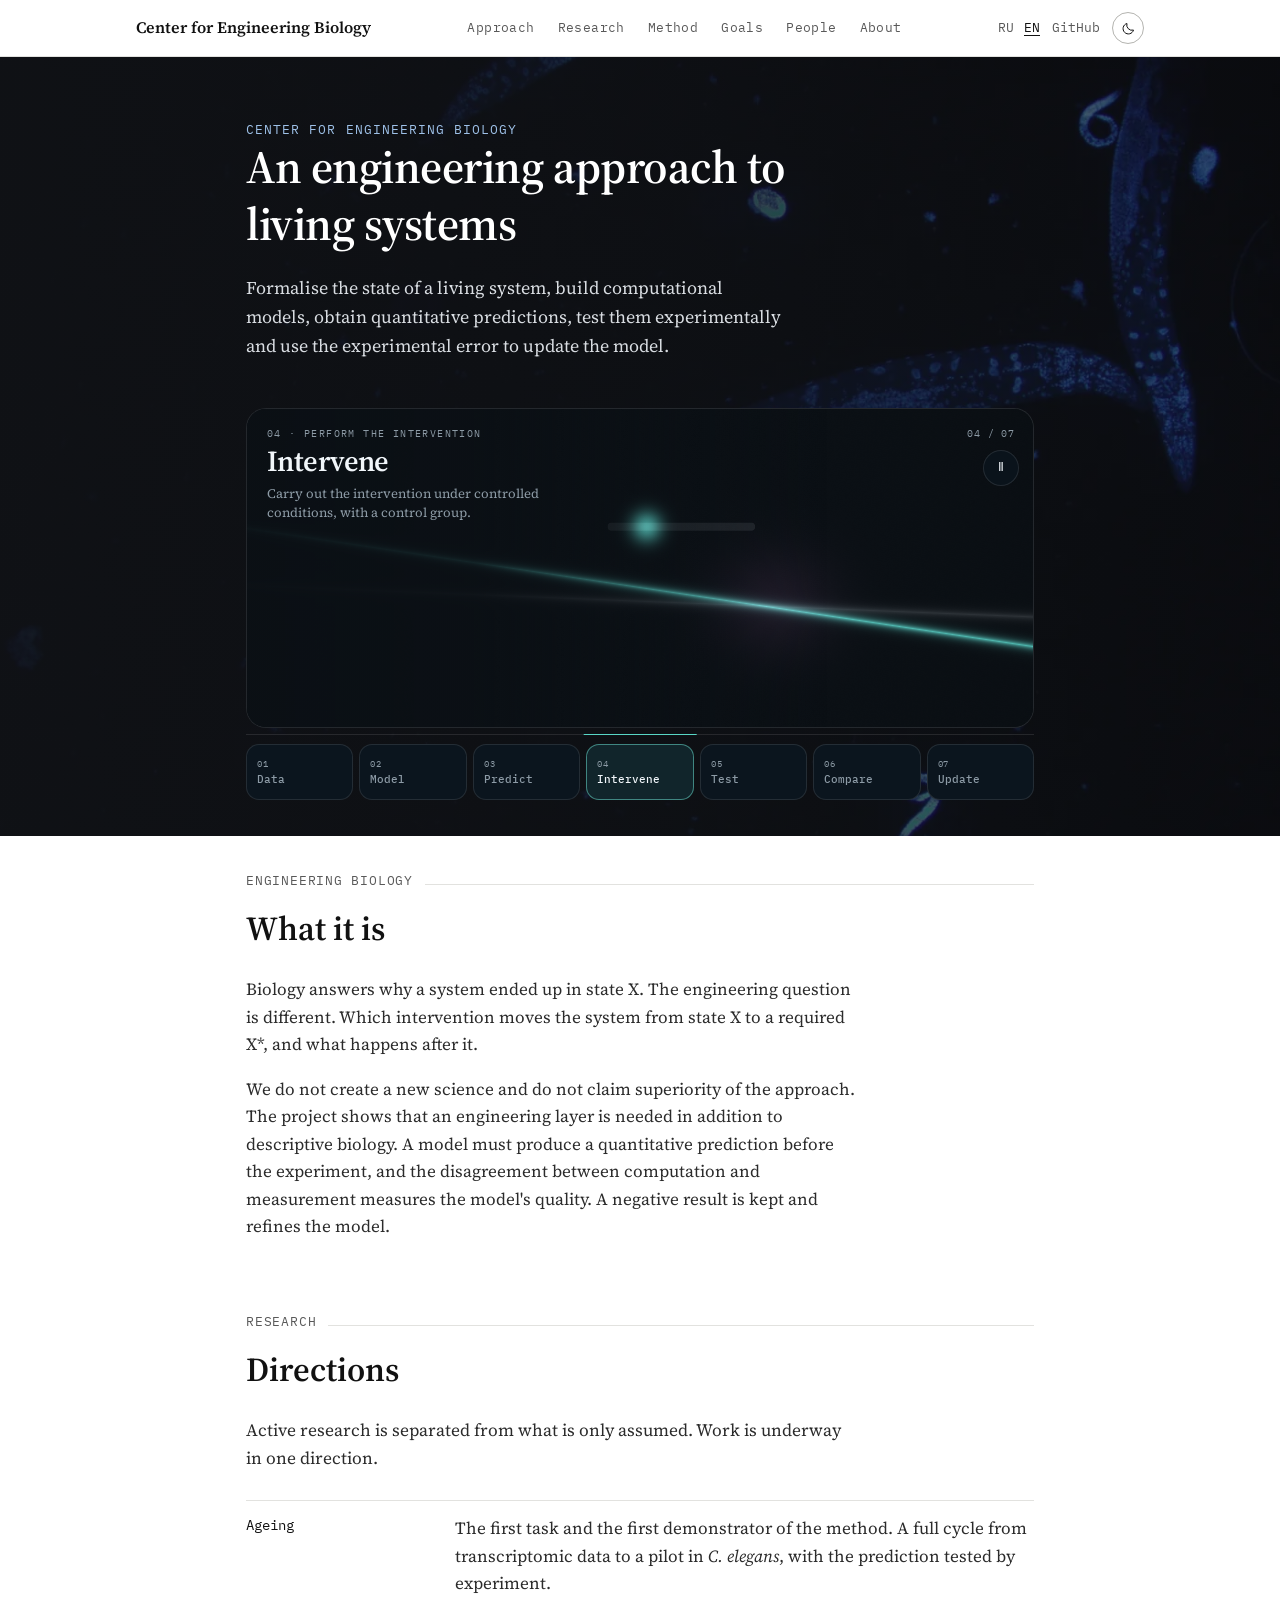
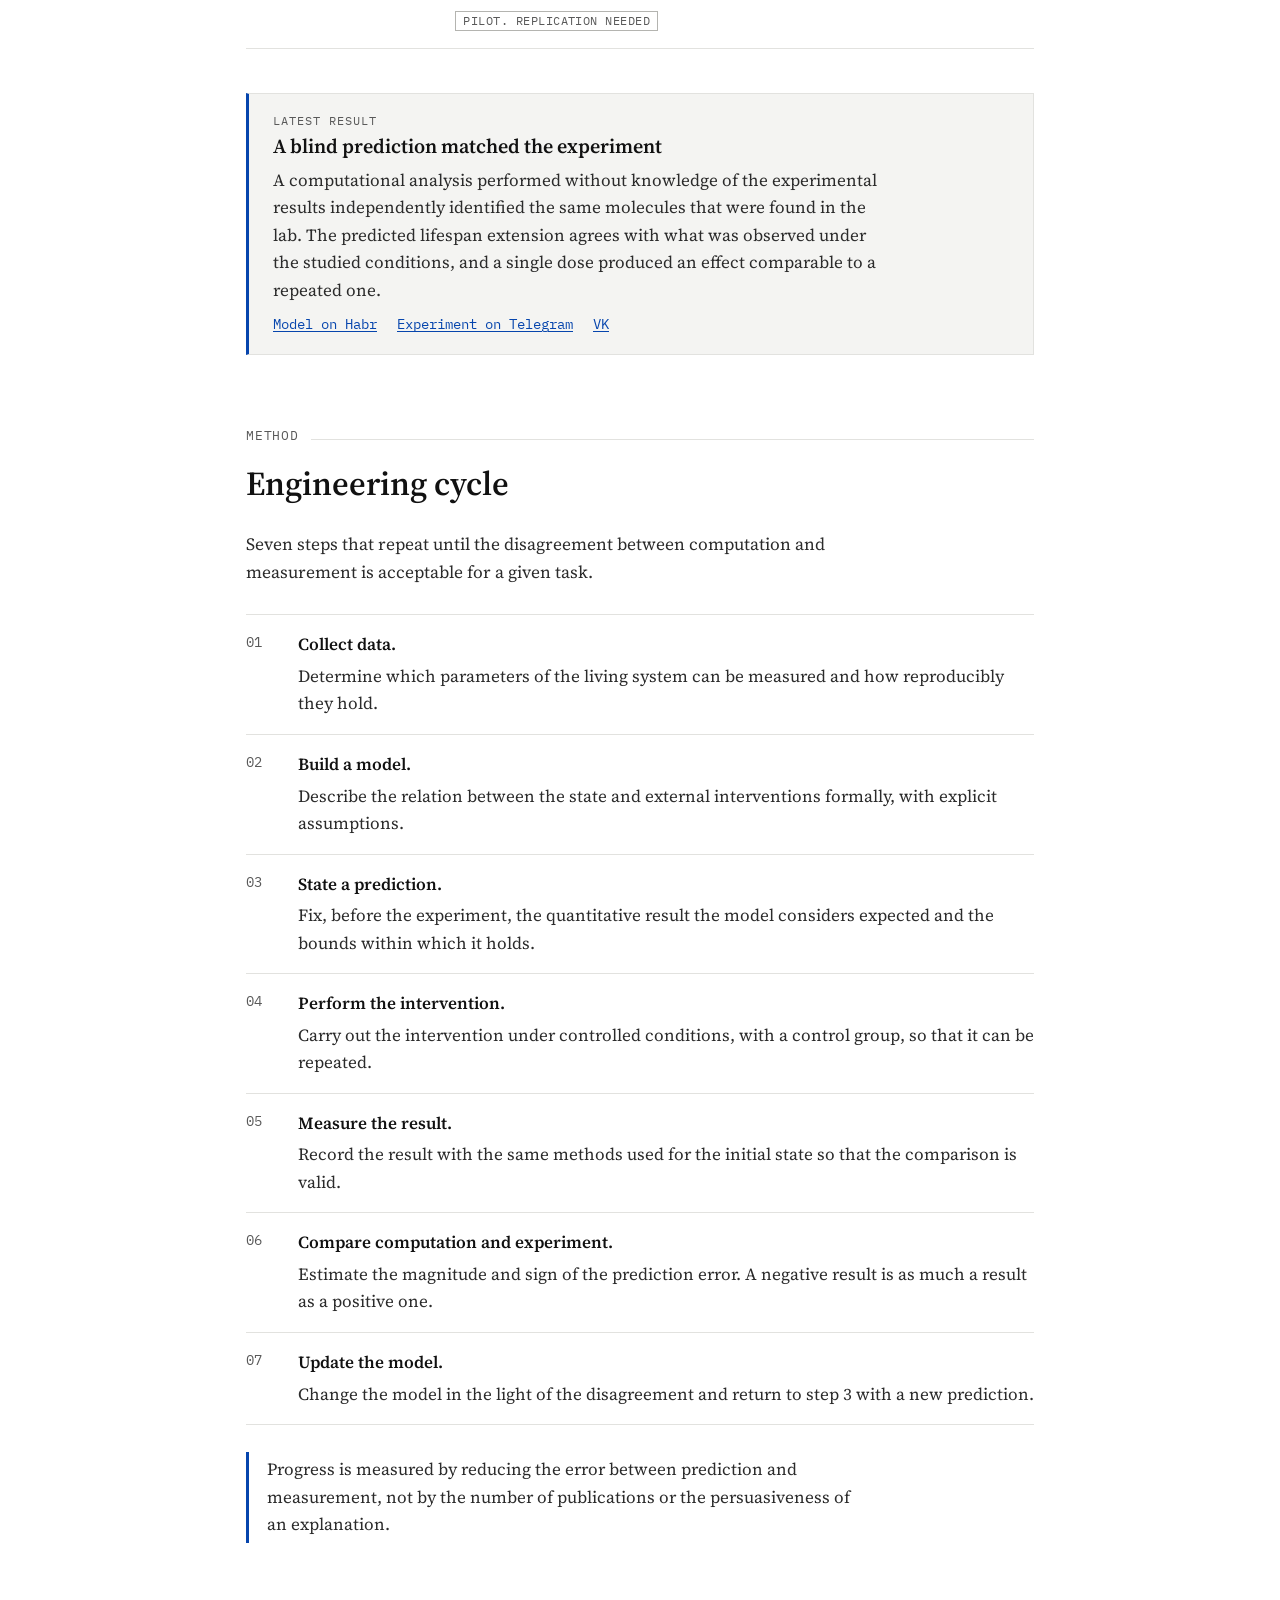
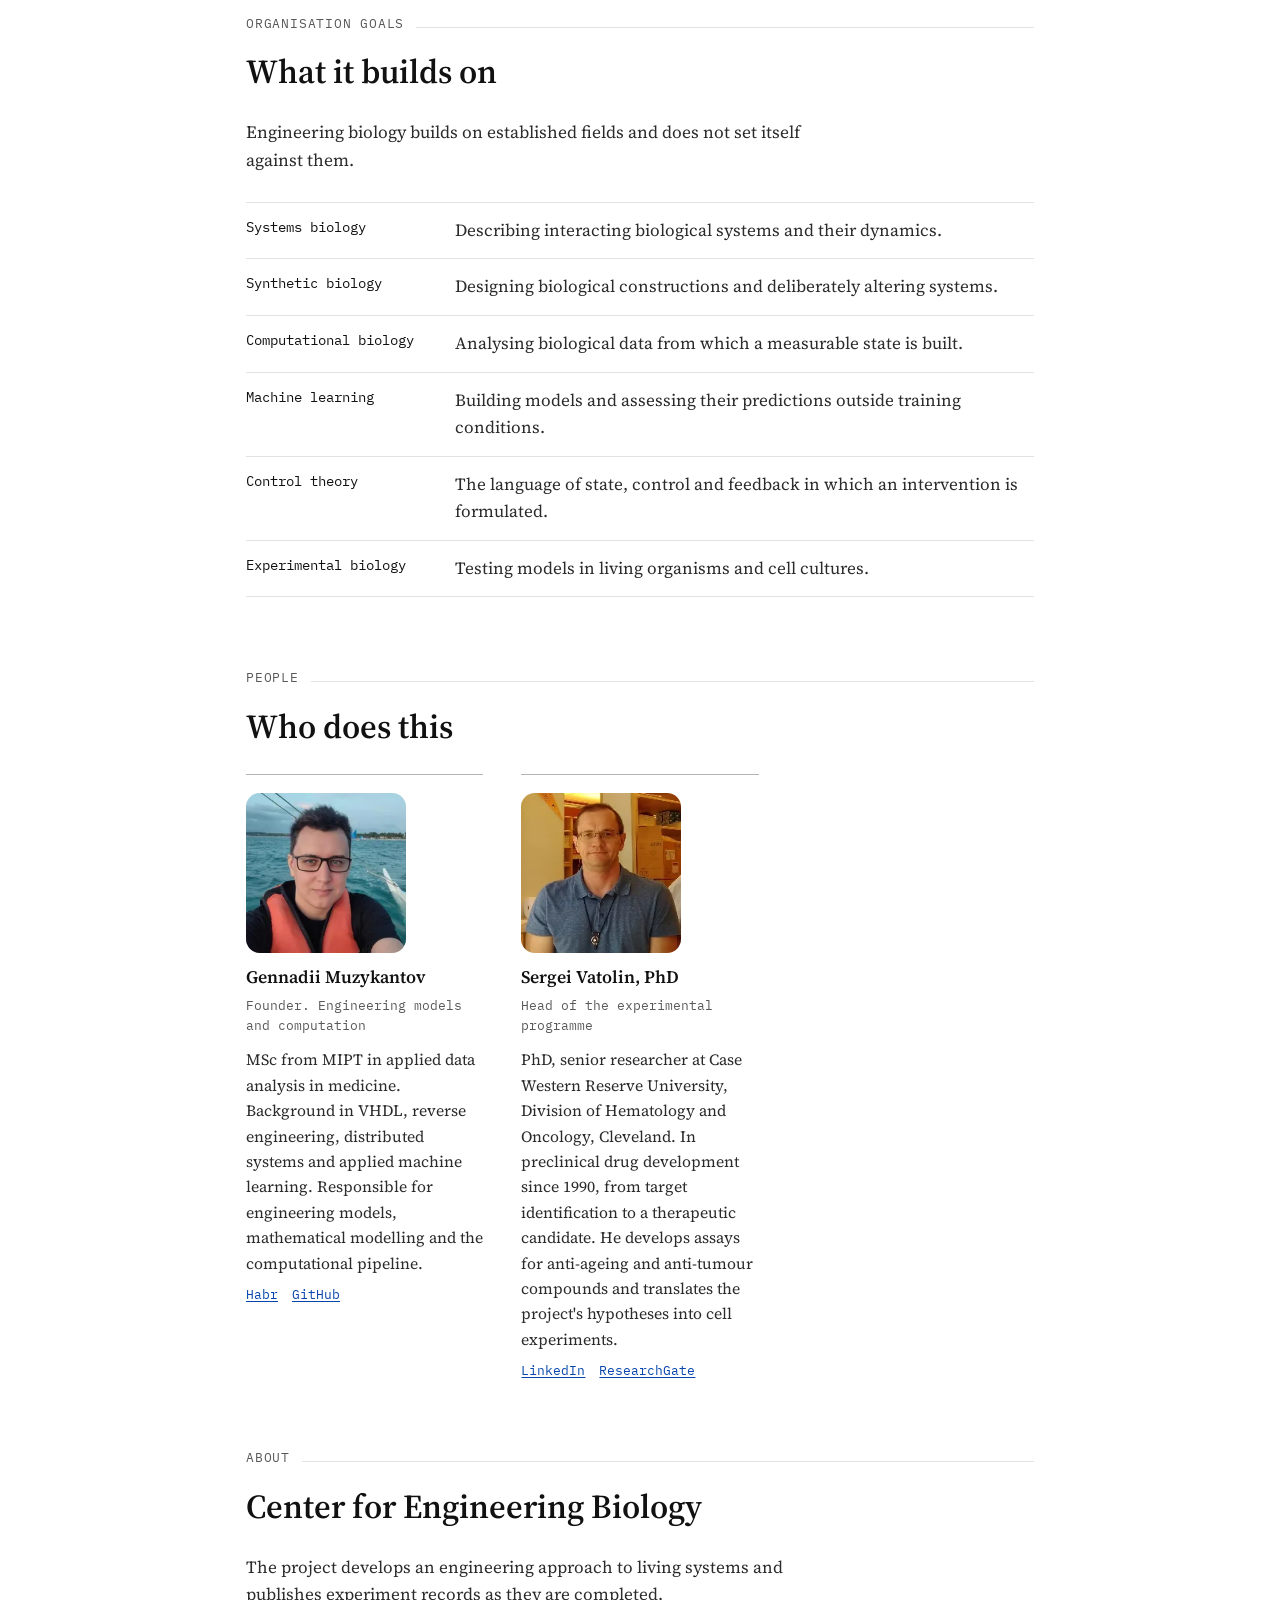
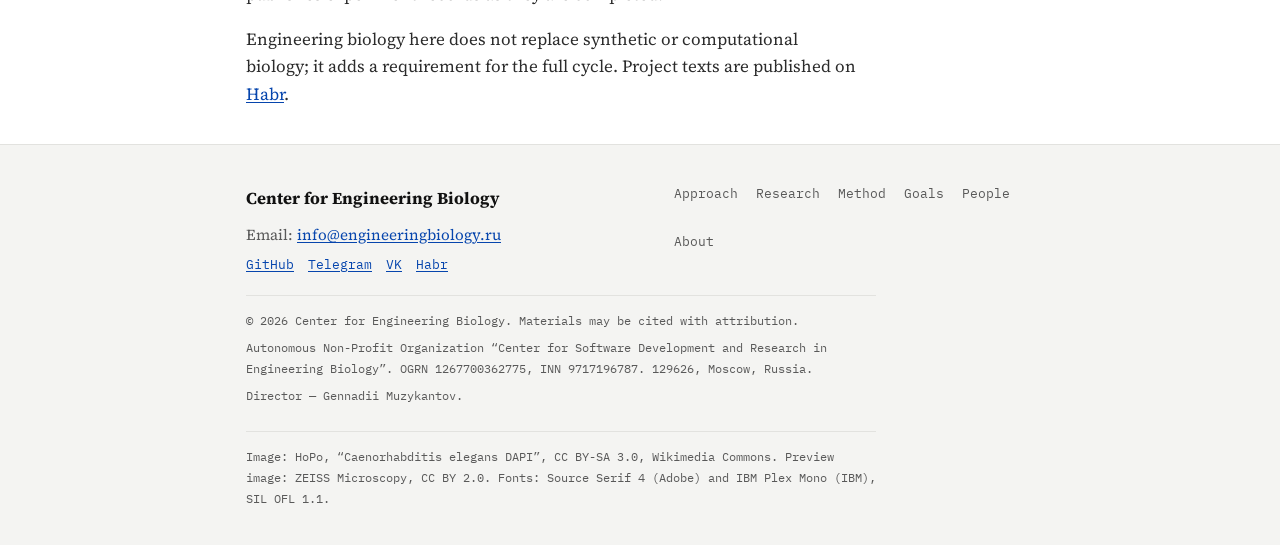
==== commit 23f08a1c: "Center for Engineering Biology" ====
--- a/en/index.html
+++ b/en/index.html
@@ -1,180 +1,231 @@
 <!DOCTYPE html>
-<html lang="en">
+<html lang="en" data-theme="light">
 <head>
 <meta charset="utf-8">
 <meta name="viewport" content="width=device-width, initial-scale=1">
-<meta name="robots" content="noindex, nofollow">
-<title>Center for Engineering Biology — maintenance</title>
+<title>Center for Engineering Biology. Predictable control of living systems</title>
+<meta name="description" content="Center for Engineering Biology. A full engineering cycle from a measurable state of a living system to a quantitative prediction of an intervention and its experimental validation.">
+<meta name="author" content="Center for Engineering Biology">
+<meta name="color-scheme" content="light dark">
+<meta name="theme-color" content="#ffffff" media="(prefers-color-scheme: light)">
+<meta name="theme-color" content="#141414" media="(prefers-color-scheme: dark)">
+<link rel="canonical" href="https://engineeringbiology.ru/en/">
+<link rel="alternate" hreflang="ru" href="https://engineeringbiology.ru/">
+<link rel="alternate" hreflang="en" href="https://engineeringbiology.ru/en/">
+<link rel="alternate" hreflang="x-default" href="https://engineeringbiology.ru/">
+<meta property="og:type" content="website">
+<meta property="og:locale" content="en_US">
+<meta property="og:site_name" content="Center for Engineering Biology">
+<meta property="og:title" content="Center for Engineering Biology. Predictable control of living systems">
+<meta property="og:description" content="Center for Engineering Biology. A full engineering cycle from a measurable state of a living system to a quantitative prediction of an intervention and its experimental validation.">
+<meta property="og:url" content="https://engineeringbiology.ru/en/">
+<meta property="og:image" content="https://engineeringbiology.ru/assets/og.jpg">
+<meta property="og:image:width" content="1200">
+<meta property="og:image:height" content="630">
+<meta name="twitter:card" content="summary_large_image">
+<meta name="twitter:title" content="Center for Engineering Biology. Predictable control of living systems">
+<meta name="twitter:description" content="Center for Engineering Biology. A full engineering cycle from a measurable state of a living system to a quantitative prediction of an intervention and its experimental validation.">
+<meta name="twitter:image" content="https://engineeringbiology.ru/assets/og.jpg">
+<link rel="icon" href="../assets/favicon.svg" type="image/svg+xml">
+<link rel="preload" href="../assets/fonts/sourceserif4-cyrillic.woff2" as="font" type="font/woff2" crossorigin>
 <link rel="stylesheet" href="../assets/fonts.css">
-<style>
-:root {
-  color-scheme: dark;
-  --bg: #0b0d10;
-  --ink: #f2f2ef;
-  --muted: #8b8f96;
-  --line: #23262b;
-  --accent: #e8b86d;
-  --serif: "Source Serif 4", Georgia, "Times New Roman", serif;
-  --mono: "IBM Plex Mono", ui-monospace, "SF Mono", Menlo, Consolas, monospace;
-}
-* { box-sizing: border-box; }
-html, body { height: 100%; }
-body {
-  margin: 0;
-  background: var(--bg);
-  color: var(--ink);
-  font: 400 1.0625rem/1.62 var(--serif);
-  -webkit-font-smoothing: antialiased;
-  overflow: hidden;
-}
-.grid {
-  position: fixed;
-  inset: -20%;
-  background-image: radial-gradient(rgba(255,255,255,.10) 1px, transparent 1px);
-  background-size: 34px 34px;
-  transform: rotate(-8deg);
-  animation: drift 60s linear infinite;
-  pointer-events: none;
-}
-@keyframes drift {
-  from { transform: rotate(-8deg) translate3d(0,0,0); }
-  to   { transform: rotate(-8deg) translate3d(34px,34px,0); }
-}
-.glow {
-  position: fixed;
-  left: 50%;
-  top: 50%;
-  width: 78vmin;
-  height: 78vmin;
-  margin: -39vmin 0 0 -39vmin;
-  border-radius: 50%;
-  background: radial-gradient(circle at 50% 50%, rgba(232,184,109,.16), rgba(232,184,109,.04) 45%, transparent 70%);
-  filter: blur(2px);
-  animation: breathe 9s ease-in-out infinite;
-  pointer-events: none;
-}
-@keyframes breathe {
-  0%, 100% { transform: scale(1); opacity: .75; }
-  50% { transform: scale(1.08); opacity: 1; }
-}
-main {
-  position: relative;
-  z-index: 1;
-  min-height: 100%;
-  display: flex;
-  align-items: center;
-  justify-content: center;
-  padding: clamp(24px, 6vw, 72px);
-}
-.inner { max-width: 680px; width: 100%; }
-.eyebrow {
-  font-family: var(--mono);
-  font-size: 11px;
-  letter-spacing: .18em;
-  text-transform: uppercase;
-  color: var(--muted);
-  margin-bottom: clamp(28px, 6vh, 56px);
-}
-h1 {
-  font-size: clamp(30px, 6vw, 56px);
-  line-height: 1.08;
-  letter-spacing: -.01em;
-  font-weight: 600;
-  margin: 0 0 22px;
-}
-h1 em { font-style: italic; color: var(--accent); }
-p.lead {
-  font-size: clamp(16px, 2vw, 19px);
-  color: #c3c6cb;
-  margin: 0 0 40px;
-  max-width: 52ch;
-}
-.rule { height: 1px; background: var(--line); margin: 0 0 28px; }
-.meta {
-  display: flex;
-  flex-wrap: wrap;
-  gap: 12px 40px;
-  align-items: baseline;
-}
-.label {
-  font-family: var(--mono);
-  font-size: 10px;
-  letter-spacing: .16em;
-  text-transform: uppercase;
-  color: var(--muted);
-  display: block;
-  margin-bottom: 6px;
-}
-.value { font-size: 15px; color: #d9dbdf; }
-.count {
-  font-family: var(--mono);
-  font-size: clamp(18px, 2.4vw, 22px);
-  color: var(--accent);
-  font-variant-numeric: tabular-nums;
-}
-a { color: var(--ink); text-underline-offset: 3px; }
-a:hover { color: var(--accent); }
-.foot {
-  position: fixed;
-  left: 0; right: 0; bottom: clamp(16px, 3vh, 28px);
-  text-align: center;
-  font-family: var(--mono);
-  font-size: 10px;
-  letter-spacing: .16em;
-  text-transform: uppercase;
-  color: #5b5f66;
-  z-index: 1;
-}
-@media (max-width: 560px) {
-  .meta { gap: 20px; }
-  .foot { position: static; margin-top: 48px; }
-  main { align-items: flex-start; padding-top: 18vh; }
-}
-</style>
+<link rel="stylesheet" href="../assets/styles.css">
+<script type="application/ld+json">{"@context": "https://schema.org", "@type": "NGO", "name": "Center for Engineering Biology", "legalName": "Autonomous Non-Profit Organization “Center for Software Development and Research in Engineering Biology”", "url": "https://engineeringbiology.ru/", "email": "info@engineeringbiology.ru", "taxID": "9717196787", "identifier": "1267700362775", "address": {"@type": "PostalAddress", "postalCode": "129626", "addressLocality": "Moscow", "addressCountry": "RU"}}</script>
+<script>(function(){var d=document.documentElement;d.classList.add("js");try{var t=localStorage.getItem("eb-theme");if(!t)t=window.matchMedia("(prefers-color-scheme: dark)").matches?"dark":"light";d.setAttribute("data-theme",t);}catch(e){}})();</script>
 </head>
 <body>
-<div class="grid"></div>
-<div class="glow"></div>
-<main>
-  <div class="inner">
-    <div class="eyebrow">Center for Engineering Biology</div>
-    <h1>Scheduled<br><em>maintenance</em><br>in progress</h1>
-    <p class="lead">We are updating the site structure and preparing new materials. The public version will return within a week.</p>
-    <div class="rule"></div>
-    <div class="meta">
+<a class="skip" href="#main">Skip to content</a>
+<header class="masthead">
+  <div class="wrap wrap--wide masthead__inner">
+    <a class="brand" href="../en/index.html">Center for Engineering Biology</a>
+    <nav class="nav" id="nav" aria-label="Sections">
+<a href="#engineering">Approach</a>
+<a href="#research">Research</a>
+<a href="#method">Method</a>
+<a href="#goals">Goals</a>
+<a href="#team">People</a>
+<a href="#about">About</a>
+    </nav>
+    <div class="tools">
+      <span class="lang" aria-label="Language"><a href="../index.html" hreflang="ru">RU</a><a href="../en/index.html" hreflang="en" class="is-current" aria-current="true">EN</a></span>
+      <a class="tools__gh" href="https://github.com/EngineeringBiology" rel="noreferrer noopener" target="_blank">GitHub</a>
+      <button class="theme" type="button" aria-pressed="false" aria-label="Toggle light and dark theme">
+        <svg viewBox="0 0 24 24" width="15" height="15" aria-hidden="true"><path d="M20 14.5A8.5 8.5 0 0 1 9.5 4a8.5 8.5 0 1 0 10.5 10.5z" fill="none" stroke="currentColor" stroke-width="1.6" stroke-linejoin="round"/></svg>
+      </button>
+      <button class="menu" type="button" aria-expanded="false" aria-controls="nav" aria-label="Sections">
+        <span class="menu__bars" aria-hidden="true"></span>
+      </button>
+    </div>
+  </div>
+</header>
+<main id="main">
+<section class="hero">
+  <div class="hero__bg" aria-hidden="true"></div>
+  <div class="wrap hero__inner">
+    <p class="eyebrow">Center for Engineering Biology</p>
+    <h1>An engineering approach to living systems</h1>
+    <p class="hero__lede">Formalise the state of a living system, build computational models, obtain quantitative predictions, test them experimentally and use the experimental error to update the model.</p>
+    <div class="eb-cycle" id="eb-cycle">
+      <div class="eb-cycle__scene">
+        <canvas class="eb-cycle__canvas" aria-label="Research cycle visualisation"></canvas>
+        <div class="eb-cycle__scrim"></div>
+        <div class="eb-cycle__copy">
+          <div class="eb-cycle__eyebrow">01 · Collect data</div>
+          <div class="eb-cycle__title">Data</div>
+          <div class="eb-cycle__description">Collect data on the state of the living system and check how reproducible the measurements are.</div>
+        </div>
+        <div class="eb-cycle__counter">01 / 07</div>
+        <button class="eb-cycle__pause" type="button" aria-label="Pause" data-label-pause="Pause" data-label-play="Resume">Ⅱ</button>
+        <div class="eb-cycle__experiment-labels">
+          <span>control</span>
+          <span>intervention</span>
+        </div>
+      </div>
+      <div class="eb-cycle__progress"><span></span></div>
+      <div class="eb-cycle__nav" role="tablist" aria-label="Cycle stages">
+        <button class="eb-cycle__tab is-active" type="button" data-stage="0" data-eyebrow="01 · Collect data" data-title="Data" data-description="Collect data on the state of the living system and check how reproducible the measurements are."><span class="eb-cycle__tab-number">01</span><span class="eb-cycle__tab-label">Data</span></button>
+        <button class="eb-cycle__tab" type="button" data-stage="1" data-eyebrow="02 · Build a model" data-title="Model" data-description="Build a computational description of how state and intervention relate, with explicit assumptions."><span class="eb-cycle__tab-number">02</span><span class="eb-cycle__tab-label">Model</span></button>
+        <button class="eb-cycle__tab" type="button" data-stage="2" data-eyebrow="03 · State a prediction" data-title="Predict" data-description="Obtain a quantitative result before the experiment and declare it expected."><span class="eb-cycle__tab-number">03</span><span class="eb-cycle__tab-label">Predict</span></button>
+        <button class="eb-cycle__tab" type="button" data-stage="3" data-eyebrow="04 · Perform the intervention" data-title="Intervene" data-description="Carry out the intervention under controlled conditions, with a control group."><span class="eb-cycle__tab-number">04</span><span class="eb-cycle__tab-label">Intervene</span></button>
+        <button class="eb-cycle__tab" type="button" data-stage="4" data-eyebrow="05 · Measure the result" data-title="Test" data-description="Measure the result with the same methods used for the initial state."><span class="eb-cycle__tab-number">05</span><span class="eb-cycle__tab-label">Test</span></button>
+        <button class="eb-cycle__tab" type="button" data-stage="5" data-eyebrow="06 · Compare computation and experiment" data-title="Compare" data-description="Compare computation with measurement and estimate the magnitude and sign of the prediction error."><span class="eb-cycle__tab-number">06</span><span class="eb-cycle__tab-label">Compare</span></button>
+        <button class="eb-cycle__tab" type="button" data-stage="6" data-eyebrow="07 · Update the model" data-title="Update" data-description="Change the model in the light of the disagreement and return to the prediction."><span class="eb-cycle__tab-number">07</span><span class="eb-cycle__tab-label">Update</span></button>
+      </div>
+    </div>
+  </div>
+</section>
+
+<section class="section" id="engineering">
+  <div class="wrap">
+    <p class="section__label">Engineering biology</p>
+    <h2>What it is</h2>
+    <div class="prose">
+      <p>Biology answers why a system ended up in state X. The engineering question is different. Which intervention moves the system from state X to a required X*, and what happens after it.</p>
+      <p>We do not create a new science and do not claim superiority of the approach. The project shows that an engineering layer is needed in addition to descriptive biology. A model must produce a quantitative prediction before the experiment, and the disagreement between computation and measurement measures the model's quality. A negative result is kept and refines the model.</p>
+    </div>
+  </div>
+</section>
+
+<section class="section" id="research">
+  <div class="wrap">
+    <p class="section__label">Research</p>
+    <h2>Directions</h2>
+    <p class="section__intro">Active research is separated from what is only assumed. Work is underway in one direction.</p>
+    <dl class="rows">
+      <div class="row">
+        <dt>Ageing</dt>
+        <dd>
+          <p>The first task and the first demonstrator of the method. A full cycle from transcriptomic data to a pilot in <em>C.&nbsp;elegans</em>, with the prediction tested by experiment.</p>
+          <p><span class="status">Pilot. Replication needed</span></p>
+        </dd>
+      </div>
+    </dl>
+
+    <div class="result">
+      <p class="result__label">Latest result</p>
+      <h3 class="result__title">A blind prediction matched the experiment</h3>
+      <p class="result__text">A computational analysis performed without knowledge of the experimental results independently identified the same molecules that were found in the lab. The predicted lifespan extension agrees with what was observed under the studied conditions, and a single dose produced an effect comparable to a repeated one.</p>
+      <div class="result__links"><a href="https://habr.com/ru/articles/1059232/" target="_blank" rel="noreferrer noopener">Model on Habr</a><a href="https://t.me/reversebiolab" target="_blank" rel="noreferrer noopener">Experiment on Telegram</a><a href="https://vk.ru/club223616395" target="_blank" rel="noreferrer noopener">VK</a></div>
+    </div>
+  </div>
+</section>
+
+<section class="section" id="method">
+  <div class="wrap">
+    <p class="section__label">Method</p>
+    <h2>Engineering cycle</h2>
+    <p class="section__intro">Seven steps that repeat until the disagreement between computation and measurement is acceptable for a given task.</p>
+    <ol class="steps">
+      <li><b>Collect data.</b> Determine which parameters of the living system can be measured and how reproducibly they hold.</li>
+      <li><b>Build a model.</b> Describe the relation between the state and external interventions formally, with explicit assumptions.</li>
+      <li><b>State a prediction.</b> Fix, before the experiment, the quantitative result the model considers expected and the bounds within which it holds.</li>
+      <li><b>Perform the intervention.</b> Carry out the intervention under controlled conditions, with a control group, so that it can be repeated.</li>
+      <li><b>Measure the result.</b> Record the result with the same methods used for the initial state so that the comparison is valid.</li>
+      <li><b>Compare computation and experiment.</b> Estimate the magnitude and sign of the prediction error. A negative result is as much a result as a positive one.</li>
+      <li><b>Update the model.</b> Change the model in the light of the disagreement and return to step 3 with a new prediction.</li>
+    </ol>
+    <div class="note-box"><p>Progress is measured by reducing the error between prediction and measurement, not by the number of publications or the persuasiveness of an explanation.</p></div>
+  </div>
+</section>
+
+<section class="section" id="goals">
+  <div class="wrap">
+    <p class="section__label">Organisation goals</p>
+    <h2>What it builds on</h2>
+    <p class="section__intro">Engineering biology builds on established fields and does not set itself against them.</p>
+    <dl class="rows">
+      <div class="row"><dt>Systems biology</dt><dd>Describing interacting biological systems and their dynamics.</dd></div>
+      <div class="row"><dt>Synthetic biology</dt><dd>Designing biological constructions and deliberately altering systems.</dd></div>
+      <div class="row"><dt>Computational biology</dt><dd>Analysing biological data from which a measurable state is built.</dd></div>
+      <div class="row"><dt>Machine learning</dt><dd>Building models and assessing their predictions outside training conditions.</dd></div>
+      <div class="row"><dt>Control theory</dt><dd>The language of state, control and feedback in which an intervention is formulated.</dd></div>
+      <div class="row"><dt>Experimental biology</dt><dd>Testing models in living organisms and cell cultures.</dd></div>
+    </dl>
+  </div>
+</section>
+
+<section class="section" id="team">
+  <div class="wrap">
+    <p class="section__label">People</p>
+    <h2>Who does this</h2>
+    <div class="people">
+      <article class="person">
+        <div class="person__photo"><img src="/assets/people/muzykantov-240.webp" srcset="/assets/people/muzykantov-240.webp 240w, /assets/people/muzykantov.webp 460w" sizes="(max-width: 620px) 60vw, 160px" width="460" height="460" loading="lazy" decoding="async" alt="Gennadii Muzykantov"></div>
+        <h3>Gennadii Muzykantov</h3>
+        <p class="person__role">Founder. Engineering models and computation</p>
+        <p class="person__bio">MSc from MIPT in applied data analysis in medicine. Background in VHDL, reverse engineering, distributed systems and applied machine learning. Responsible for engineering models, mathematical modelling and the computational pipeline.</p>
+        <div class="person__links"><a href="https://habr.com/ru/users/gmuzykantov/" target="_blank" rel="noreferrer noopener">Habr</a><a href="https://github.com/muzykantov" target="_blank" rel="noreferrer noopener">GitHub</a></div>
+      </article>
+      <article class="person">
+        <div class="person__photo"><img src="/assets/people/vatolin.webp" width="203" height="203" loading="lazy" decoding="async" alt="Sergei Vatolin"></div>
+        <h3>Sergei Vatolin, PhD</h3>
+        <p class="person__role">Head of the experimental programme</p>
+        <p class="person__bio">PhD, senior researcher at Case Western Reserve University, Division of Hematology and Oncology, Cleveland. In preclinical drug development since 1990, from target identification to a therapeutic candidate. He develops assays for anti-ageing and anti-tumour compounds and translates the project's hypotheses into cell experiments.</p>
+        <div class="person__links"><a href="https://www.linkedin.com/in/sergei-vatolin-2327263" target="_blank" rel="noreferrer noopener">LinkedIn</a><a href="https://www.researchgate.net/profile/Sergei-Vatolin" target="_blank" rel="noreferrer noopener">ResearchGate</a></div>
+      </article>
+    </div>
+
+    
+  </div>
+</section>
+
+<section class="section" id="about">
+  <div class="wrap">
+    <p class="section__label">About</p>
+    <h2>Center for Engineering Biology</h2>
+    <div class="prose">
+      <p>The project develops an engineering approach to living systems and publishes experiment records as they are completed.</p>
+      <p>Engineering biology here does not replace synthetic or computational biology; it adds a requirement for the full cycle. Project texts are published on <a href="https://habr.com/ru/users/gmuzykantov/articles/" target="_blank" rel="noreferrer noopener">Habr</a>.</p>
+    </div>
+  </div>
+</section>
+</main>
+<footer class="colophon" id="contact">
+  <div class="wrap">
+    <div class="colophon__grid">
       <div>
-        <span class="label">Back online</span>
-        <span class="value"><time id="back" datetime="2026-11-16T12:00:00+03:00">November 16, 2026, 12:00 MSK</time></span>
-      </div>
-      <div>
-        <span class="label">Remaining</span>
-        <span class="count" id="count">—</span>
-      </div>
-      <div>
-        <span class="label">Contact</span>
-        <span class="value"><a href="mailto:info@engineeringbiology.ru">info@engineeringbiology.ru</a></span>
-      </div>
-    </div>
-  </div>
-</main>
-<div class="foot">engineeringbiology.ru</div>
-<script>
-(function () {
-  var target = new Date("2026-11-16T12:00:00+03:00").getTime();
-  var el = document.getElementById("count");
-  function pad(n) { return n < 10 ? "0" + n : "" + n; }
-  function tick() {
-    var d = target - Date.now();
-    if (d <= 0) { el.textContent = "soon"; return; }
-    var days = Math.floor(d / 86400000);
-    var hours = Math.floor(d % 86400000 / 3600000);
-    var mins = Math.floor(d % 3600000 / 60000);
-    var secs = Math.floor(d % 60000 / 1000);
-    el.textContent = days + " d " + pad(hours) + ":" + pad(mins) + ":" + pad(secs);
-    setTimeout(tick, 1000);
-  }
-  tick();
-})();
-</script>
+        <strong>Center for Engineering Biology</strong>
+        <p class="colophon__contact">Email: <a href="mailto:info@engineeringbiology.ru">info@engineeringbiology.ru</a></p>
+        <nav class="colophon__links" aria-label="Links"><a href="https://github.com/EngineeringBiology" target="_blank" rel="noreferrer noopener">GitHub</a>
+<a href="https://t.me/reversebiolab" target="_blank" rel="noreferrer noopener">Telegram</a>
+<a href="https://vk.ru/club223616395" target="_blank" rel="noreferrer noopener">VK</a>
+<a href="https://habr.com/ru/users/gmuzykantov/articles/" target="_blank" rel="noreferrer noopener">Habr</a></nav>
+      </div>
+      <nav class="colophon__nav" aria-label="Sections">
+<a href="#engineering">Approach</a>
+<a href="#research">Research</a>
+<a href="#method">Method</a>
+<a href="#goals">Goals</a>
+<a href="#team">People</a>
+<a href="#about">About</a>
+      </nav>
+    </div>
+    <p class="colophon__legal">&copy; 2026 Center for Engineering Biology. Materials may be cited with attribution.</p>
+    <p class="colophon__req">Autonomous Non-Profit Organization “Center for Software Development and Research in Engineering Biology”. OGRN 1267700362775, INN 9717196787. 129626, Moscow, Russia.</p>
+    <p class="colophon__req">Director — Gennadii Muzykantov.</p>
+    <p class="colophon__credits">Image: HoPo, “Caenorhabditis elegans DAPI”, CC BY-SA 3.0, Wikimedia Commons. Preview image: ZEISS Microscopy, CC BY 2.0. Fonts: Source Serif 4 (Adobe) and IBM Plex Mono (IBM), SIL OFL 1.1.</p>
+  </div>
+</footer>
+<script src="../assets/app.js" defer></script>
 </body>
 </html>
--- a/assets/styles.css
+++ b/assets/styles.css
@@ -0,0 +1,432 @@
+/* Институт инженерной биологии
+   Фон: белый. Текст: почти чёрный. Ссылки: классический синий (как в Википедии).
+   Шрифты: Source Serif 4 (текст), IBM Plex Mono (подписи). */
+
+/* ---------- токены ---------- */
+:root {
+  color-scheme: light;
+  --bg: #ffffff;
+  --bg-2: #f4f4f2;
+  --ink: #111111;
+  --body: #2b2b2b;
+  --muted: #595959;
+  --line: #e2e2df;
+  --line-2: #b4b4b0;
+  --link: #0645ad;
+  --link-hover: #0b3d91;
+
+  --serif: "Source Serif 4", Georgia, "Times New Roman", serif;
+  --mono: "IBM Plex Mono", ui-monospace, "SF Mono", Menlo, Consolas, monospace;
+
+  --wrap: 900px;
+  --wide: 1120px;
+  --pad: clamp(20px, 5vw, 56px);
+  --gap-after-heading: clamp(20px, 3vh, 30px);
+}
+
+html[data-theme="dark"] {
+  color-scheme: dark;
+  --bg: #15171a;
+  --bg-2: #1d2024;
+  --ink: #ededed;
+  --body: #c9c9c9;
+  --muted: #909090;
+  --line: #2d3138;
+  --line-2: #454a52;
+  --link: #7fb2ff;
+  --link-hover: #a6c8ff;
+}
+
+/* ---------- база ---------- */
+* { box-sizing: border-box; }
+html { -webkit-text-size-adjust: 100%; scroll-behavior: smooth; }
+body {
+  margin: 0;
+  background: var(--bg);
+  color: var(--ink);
+  font: 400 1.0625rem/1.62 var(--serif);
+  -webkit-font-smoothing: antialiased;
+  text-rendering: optimizeLegibility;
+  overflow-x: hidden;
+}
+img { max-width: 100%; height: auto; display: block; }
+p { margin: 0; }
+h1, h2, h3, h4 { margin: 0; font-weight: 600; line-height: 1.22; }
+h2 { margin-bottom: var(--gap-after-heading); }
+h3 { margin-top: clamp(28px, 4vh, 40px); margin-bottom: 14px; }
+::selection { background: #ffdf80; color: #111; }
+
+a { color: var(--link); text-underline-offset: 2px; }
+a:hover { color: var(--link-hover); }
+:focus-visible { outline: 2px solid var(--link); outline-offset: 2px; }
+
+.wrap { width: 100%; max-width: var(--wrap); margin-inline: auto; padding-inline: var(--pad); }
+.wrap--wide { max-width: var(--wide); }
+
+.skip { position: absolute; left: 12px; top: -60px; z-index: 200; padding: 8px 14px; background: var(--ink); color: var(--bg); font: 400 0.82rem/1 var(--mono); }
+.skip:focus { top: 12px; }
+
+.eyebrow { font: 400 0.82rem/1.4 var(--mono); letter-spacing: 0.08em; text-transform: uppercase; color: var(--muted); }
+
+/* ---------- шапка ---------- */
+.masthead { position: sticky; top: 0; z-index: 100; background: var(--bg); border-bottom: 1px solid var(--line); }
+.masthead__inner { display: flex; align-items: center; justify-content: space-between; gap: 18px; min-height: 56px; }
+.brand { font-family: var(--serif); font-size: 1rem; font-weight: 600; color: var(--ink); text-decoration: none; white-space: nowrap; }
+.nav { display: flex; gap: clamp(12px, 1.8vw, 24px); }
+.nav a { font: 400 0.82rem/1 var(--mono); letter-spacing: 0.03em; color: var(--muted); text-decoration: none; padding: 4px 0; }
+.nav a:hover { color: var(--ink); text-decoration: underline; }
+.tools { display: flex; align-items: center; gap: 12px; }
+.tools__gh { font: 400 0.82rem/1 var(--mono); color: var(--muted); text-decoration: none; }
+.tools__gh:hover { color: var(--ink); text-decoration: underline; }
+.lang { display: inline-flex; gap: 10px; font: 400 0.82rem/1 var(--mono); }
+.lang a { color: var(--muted); text-decoration: none; }
+.lang a.is-current { color: var(--ink); text-decoration: underline; text-underline-offset: 3px; }
+.theme, .menu { display: grid; place-items: center; width: 32px; height: 32px; padding: 0; background: none; border: 1px solid var(--line-2); color: var(--ink); cursor: pointer; }
+.theme { border-radius: 50%; }
+.menu { display: none; }
+.theme:hover, .menu:hover { border-color: var(--ink); }
+.menu__bars, .menu__bars::before, .menu__bars::after { display: block; width: 14px; height: 1.5px; background: var(--ink); transition: transform .2s ease; }
+.menu__bars { position: relative; }
+.menu__bars::before { content: ""; position: absolute; top: -4px; left: 0; }
+.menu__bars::after { content: ""; position: absolute; top: 4px; left: 0; }
+.masthead.is-open .menu__bars { background: transparent; }
+.masthead.is-open .menu__bars::before { transform: translateY(4px) rotate(45deg); }
+.masthead.is-open .menu__bars::after { transform: translateY(-4px) rotate(-45deg); }
+
+/* ---------- секции ---------- */
+.section { padding: 36px 0; scroll-margin-top: 72px; }
+.section__label { display: flex; align-items: baseline; gap: 12px; margin-bottom: 18px; font: 400 0.82rem/1.4 var(--mono); letter-spacing: 0.06em; text-transform: uppercase; color: var(--muted); }
+.section__label::after { content: ""; flex: 1 1 auto; height: 1px; background: var(--line); }
+h1 { font-size: clamp(1.9rem, 1.3rem + 2.4vw, 2.9rem); letter-spacing: -0.01em; }
+.section h2 { font-size: clamp(1.5rem, 1.2rem + 1.3vw, 2.1rem); }
+.section__intro { color: var(--body); font-size: 1.08rem; max-width: 68ch; margin-bottom: var(--gap-after-heading); }
+
+.prose { max-width: 68ch; margin-top: 0; }
+.prose > * + * { margin-top: 1em; }
+.prose p { color: var(--body); }
+
+.note-box { border-left: 3px solid var(--link); padding: 4px 0 4px 18px; color: var(--body); max-width: 68ch; margin-top: var(--gap-after-heading); }
+
+/* ---------- последний результат ---------- */
+.result { margin-top: clamp(28px, 5vh, 44px); border: 1px solid var(--line); border-left: 3px solid var(--link); background: var(--bg-2); padding: 20px 24px 22px; }
+.result__label { margin: 0 0 8px; font: 400 0.78rem/1 var(--mono); letter-spacing: 0.08em; text-transform: uppercase; color: var(--muted); }
+.result__title { margin: 0 0 8px; font-size: 1.25rem; }
+.result__text { margin: 0; color: var(--body); max-width: 68ch; }
+.result__links { margin-top: 14px; display: flex; flex-wrap: wrap; gap: 8px 20px; }
+.result__links a { font: 400 0.86rem/1 var(--mono); }
+
+/* ---------- строки-определения ---------- */
+.rows { margin: 0; border-top: 1px solid var(--line); }
+.row { display: grid; grid-template-columns: minmax(150px, 0.32fr) minmax(0, 1fr); gap: 14px 24px; padding: 14px 0; border-bottom: 1px solid var(--line); }
+.row dt { font: 400 0.86rem/1.5 var(--mono); color: var(--ink); }
+.row dd { margin: 0; color: var(--body); }
+.row dd p + p { margin-top: 0.5em; }
+.status { display: inline-block; font: 400 0.76rem/1 var(--mono); letter-spacing: 0.04em; text-transform: uppercase; color: var(--muted); border: 1px solid var(--line-2); padding: 3px 7px; white-space: nowrap; }
+
+/* ---------- метод ---------- */
+.steps { margin: 0; padding: 0; list-style: none; border-top: 1px solid var(--line); counter-reset: step; }
+.steps li { position: relative; padding: 16px 0 16px 52px; border-bottom: 1px solid var(--line); color: var(--body); }
+.steps li::before { counter-increment: step; content: counter(step, decimal-leading-zero); position: absolute; left: 0; top: 16px; font: 400 0.86rem/1.6 var(--mono); color: var(--muted); }
+.steps li b { display: block; color: var(--ink); font-weight: 600; margin-bottom: 4px; }
+
+/* ---------- герой ---------- */
+.hero { position: relative; isolation: isolate; color: #ececec; background: #14161a; }
+.hero__bg { position: absolute; inset: 0; z-index: -2; background: url("/assets/aging-c-elegans-dapi-1400.webp") center/cover no-repeat; }
+.hero::after { content: ""; position: absolute; inset: 0; z-index: -1; background: linear-gradient(90deg, rgba(16,18,22,.94) 0%, rgba(16,18,22,.80) 52%, rgba(16,18,22,.55) 100%); }
+.hero__inner { padding-top: 64px; padding-bottom: 36px; }
+.hero h1 { color: #ffffff; max-width: 24ch; }
+.hero .eyebrow { color: #9ec1e8; }
+.hero__lede { margin-top: 20px; max-width: 60ch; color: #d9dde2; font-size: 1.12rem; }
+/* ---------- инженерный цикл (WebGL) ---------- */
+/* Компонент всегда тёмный: визуализация построена на аддитивном смешении света
+   и на светлом фоне выцветает; hero, в котором он стоит, и так всегда тёмный. */
+.eb-cycle {
+  --eb-bg: #0b1015;
+  --eb-surface: #0b151e;
+  --eb-text: #f1f6fa;
+  --eb-muted: #8d9ba6;
+  --eb-border: rgba(255, 255, 255, 0.10);
+  --eb-observed: #58d7c6;
+  --eb-predicted: #788dff;
+  --eb-error: #d772c8;
+
+  width: 100%;
+  margin-top: 48px;
+  color: var(--eb-text);
+  font-family: var(--serif);
+}
+.eb-cycle * { box-sizing: border-box; }
+
+.eb-cycle__scene {
+  position: relative;
+  height: 320px;
+  overflow: hidden;
+  border: 1px solid var(--eb-border);
+  border-radius: 20px;
+  background: var(--eb-bg);
+  transition: background 250ms ease, border-color 250ms ease;
+}
+.eb-cycle__canvas {
+  position: absolute;
+  inset: 0;
+  display: block;
+  width: 100%;
+  height: 100%;
+  touch-action: pan-y;
+}
+.eb-cycle__scrim {
+  position: absolute;
+  inset: 0;
+  pointer-events: none;
+  background: linear-gradient(90deg,
+    color-mix(in srgb, var(--eb-bg) 97%, transparent) 0%,
+    color-mix(in srgb, var(--eb-bg) 88%, transparent) 29%,
+    color-mix(in srgb, var(--eb-bg) 24%, transparent) 55%,
+    transparent 74%);
+}
+.eb-cycle__copy {
+  position: absolute;
+  z-index: 2;
+  top: 20px;
+  left: 20px;
+  width: min(335px, 43%);
+  pointer-events: none;
+}
+.eb-cycle__eyebrow {
+  margin-bottom: 8px;
+  color: var(--eb-muted);
+  font-family: var(--mono);
+  font-size: 10px;
+  line-height: 1;
+  letter-spacing: 0.14em;
+  text-transform: uppercase;
+}
+.eb-cycle__title {
+  color: var(--eb-text);
+  font-family: var(--serif);
+  font-size: 29px;
+  font-weight: 600;
+  line-height: 0.98;
+  letter-spacing: -0.02em;
+}
+.eb-cycle__description {
+  max-width: 320px;
+  margin-top: 10px;
+  color: var(--eb-muted);
+  font-size: 13px;
+  line-height: 1.44;
+}
+.eb-cycle__counter {
+  position: absolute;
+  z-index: 2;
+  top: 17px;
+  right: 18px;
+  color: var(--eb-muted);
+  font-family: var(--mono);
+  font-size: 10px;
+  font-variant-numeric: tabular-nums;
+  letter-spacing: 0.08em;
+}
+.eb-cycle__pause {
+  position: absolute;
+  z-index: 3;
+  top: 41px;
+  right: 14px;
+  display: grid;
+  place-items: center;
+  width: 36px;
+  height: 36px;
+  padding: 0;
+  border: 1px solid var(--eb-border);
+  border-radius: 999px;
+  background: color-mix(in srgb, var(--eb-surface) 82%, transparent);
+  color: var(--eb-text);
+  font: inherit;
+  font-size: 12px;
+  cursor: pointer;
+  backdrop-filter: blur(10px);
+  transition: background 180ms ease, transform 180ms ease;
+}
+.eb-cycle__pause:hover { background: var(--eb-surface); }
+.eb-cycle__pause:active { transform: scale(0.94); }
+.eb-cycle__experiment-labels {
+  position: absolute;
+  z-index: 2;
+  right: 7%;
+  bottom: 14%;
+  display: flex;
+  gap: 70px;
+  opacity: 0;
+  color: var(--eb-muted);
+  font-family: var(--mono);
+  font-size: 9px;
+  letter-spacing: 0.09em;
+  text-transform: uppercase;
+  pointer-events: none;
+  transition: opacity 200ms ease;
+}
+.eb-cycle__experiment-labels.is-visible { opacity: 1; }
+.eb-cycle__experiment-labels span:last-child { color: var(--eb-observed); }
+.eb-cycle__progress {
+  height: 1px;
+  margin-top: 6px;
+  overflow: hidden;
+  background: var(--eb-border);
+}
+.eb-cycle__progress > span {
+  display: block;
+  width: calc(100% / 7);
+  height: 100%;
+  background: var(--eb-observed);
+  transform: translateX(0);
+  transition: transform 500ms cubic-bezier(0.2, 0.8, 0.2, 1);
+}
+.eb-cycle__nav {
+  display: grid;
+  grid-template-columns: repeat(7, minmax(0, 1fr));
+  gap: 6px;
+  margin-top: 9px;
+}
+.eb-cycle__tab {
+  min-width: 0;
+  height: 56px;
+  padding: 8px 10px;
+  border: 1px solid var(--eb-border);
+  border-radius: 13px;
+  background: var(--eb-surface);
+  color: var(--eb-muted);
+  text-align: left;
+  font: inherit;
+  cursor: pointer;
+  transition: transform 200ms ease, background 200ms ease, border-color 200ms ease, color 200ms ease;
+}
+.eb-cycle__tab:hover { color: var(--eb-text); transform: translateY(-1px); }
+.eb-cycle__tab.is-active {
+  border-color: color-mix(in srgb, var(--eb-observed) 48%, var(--eb-border));
+  background: color-mix(in srgb, var(--eb-surface) 92%, var(--eb-observed) 8%);
+  color: var(--eb-text);
+}
+.eb-cycle__tab-number {
+  display: block;
+  margin-bottom: 5px;
+  color: var(--eb-muted);
+  font-family: var(--mono);
+  font-size: 9px;
+  line-height: 1;
+  letter-spacing: 0.1em;
+}
+.eb-cycle__tab-label {
+  display: block;
+  overflow: hidden;
+  font-family: var(--mono);
+  font-size: 11px;
+  font-weight: 500;
+  line-height: 1.1;
+  white-space: nowrap;
+  text-overflow: ellipsis;
+}
+
+@media (max-width: 720px) {
+  .eb-cycle { margin-top: 28px; }
+  .eb-cycle__scene { height: 390px; border-radius: 17px; }
+  .eb-cycle__scrim {
+    background: linear-gradient(180deg,
+      var(--eb-bg) 0%,
+      color-mix(in srgb, var(--eb-bg) 96%, transparent) 32%,
+      color-mix(in srgb, var(--eb-bg) 40%, transparent) 49%,
+      transparent 68%);
+  }
+  .eb-cycle__copy { top: 17px; left: 16px; right: 54px; width: auto; }
+  .eb-cycle__title { font-size: 25px; }
+  .eb-cycle__description { max-width: 440px; font-size: 12px; line-height: 1.4; }
+  .eb-cycle__counter { display: none; }
+  .eb-cycle__pause { top: 14px; right: 13px; }
+  .eb-cycle__experiment-labels {
+    right: auto;
+    bottom: 9%;
+    left: 50%;
+    gap: 30px;
+    width: 48%;
+    justify-content: space-around;
+    transform: translateX(-5%);
+  }
+  .eb-cycle__nav {
+    display: flex;
+    gap: 6px;
+    overflow-x: auto;
+    padding: 2px 1px 5px;
+    scrollbar-width: none;
+    scroll-snap-type: x proximity;
+  }
+  .eb-cycle__nav::-webkit-scrollbar { display: none; }
+  .eb-cycle__tab { flex: 0 0 124px; scroll-snap-align: center; }
+}
+@media (max-width: 420px) {
+  .eb-cycle__scene { height: 410px; }
+  .eb-cycle__title { font-size: 23px; }
+  .eb-cycle__description { font-size: 11.5px; }
+}
+@media (prefers-reduced-motion: reduce) {
+  .eb-cycle__tab,
+  .eb-cycle__progress > span,
+  .eb-cycle__experiment-labels { transition: none; }
+}
+
+/* ---------- люди ---------- */
+.people { display: grid; grid-template-columns: repeat(3, minmax(0, 1fr)); gap: clamp(20px, 3vw, 40px); margin-top: 0; }
+.person { border-top: 1px solid var(--line-2); padding-top: 18px; }
+.person__photo { width: 100%; max-width: 160px; aspect-ratio: 1 / 1; overflow: hidden; border-radius: 14px; background: var(--bg-2); margin-bottom: 14px; }
+.person__photo img { width: 100%; height: 100%; object-fit: cover; object-position: center 22%; }
+.person h3 { font-size: 1.1rem; margin: 0; }
+.person__role { margin-top: 8px; font: 400 0.82rem/1.5 var(--mono); color: var(--muted); }
+.person__bio { margin-top: 12px; color: var(--body); font-size: 0.98rem; }
+.person__links { display: flex; gap: 14px; margin-top: 12px; font: 400 0.82rem/1 var(--mono); }
+
+.experts { margin-top: clamp(36px, 6vh, 60px); border: 1px solid var(--line); background: var(--bg-2); padding: 20px 22px; }
+.experts h3 { margin: 0 0 20px; font: 400 0.78rem/1 var(--mono); letter-spacing: 0.08em; text-transform: uppercase; color: var(--muted); }
+.experts__list { display: grid; grid-template-columns: repeat(2, minmax(0, 1fr)); gap: 20px 32px; }
+.expert { display: grid; grid-template-columns: 56px minmax(0, 1fr); gap: 14px; align-items: start; }
+.expert__photo { width: 56px; height: 56px; overflow: hidden; border-radius: 50%; }
+.expert__photo img { width: 100%; height: 100%; object-fit: cover; object-position: center 20%; }
+.expert h4 { font-size: 0.94rem; margin: 0; }
+.expert p { margin-top: 2px; color: var(--muted); font-size: 0.84rem; line-height: 1.5; }
+
+/* ---------- подвал ---------- */
+.colophon { border-top: 1px solid var(--line); padding: 40px 0 36px; background: var(--bg-2); }
+.colophon__grid { display: flex; flex-wrap: wrap; gap: 24px 48px; justify-content: space-between; }
+.colophon strong { font-size: 1.05rem; }
+.colophon__contact { margin-top: 10px; color: var(--muted); font-size: 0.95rem; }
+.colophon__links { display: flex; flex-wrap: wrap; gap: 14px; margin-top: 10px; font: 400 0.82rem/1 var(--mono); }
+.colophon__nav { display: flex; flex-wrap: wrap; gap: 10px 18px; max-width: 40ch; }
+.colophon__nav a { font: 400 0.82rem/1.4 var(--mono); color: var(--muted); text-decoration: none; }
+.colophon__nav a:hover { color: var(--ink); text-decoration: underline; }
+.colophon__legal, .colophon__credits { margin-top: 24px; padding-top: 14px; border-top: 1px solid var(--line); color: var(--muted); font: 400 0.78rem/1.7 var(--mono); max-width: 90ch; }
+.colophon__req { margin-top: 6px; color: var(--muted); font: 400 0.78rem/1.7 var(--mono); max-width: 90ch; }
+
+/* ---------- адаптив ---------- */
+@media (max-width: 980px) {
+  .nav { display: none; }
+  .menu { display: grid; }
+  .tools__gh { display: none; }
+  .nav.is-panel { position: absolute; top: 100%; left: 0; right: 0; display: grid; padding: 10px var(--pad) 16px; background: var(--bg); border-bottom: 1px solid var(--line); }
+  .nav.is-panel a { padding: 10px 0; border-bottom: 1px solid var(--line); }
+}
+@media (max-width: 900px) {
+  .people { grid-template-columns: 1fr 1fr; }
+}
+@media (max-width: 620px) {
+  .people { grid-template-columns: 1fr; }
+  .experts__list { grid-template-columns: 1fr; gap: 20px; }
+  .row { grid-template-columns: 1fr; gap: 4px; }
+  .person__photo { max-width: 140px; }
+  .brand { white-space: normal; font-size: 0.95rem; line-height: 1.15; }
+  .masthead__inner { gap: 10px; }
+  .section { padding: 24px 0; }
+  .hero__inner { padding-top: 40px; padding-bottom: 24px; }
+  .colophon { padding: 24px 0 24px; }
+  .experts { margin-top: 28px; }
+  h3 { margin-top: 24px; }
+}
+@media (prefers-reduced-motion: reduce) {
+  html { scroll-behavior: auto; }
+}
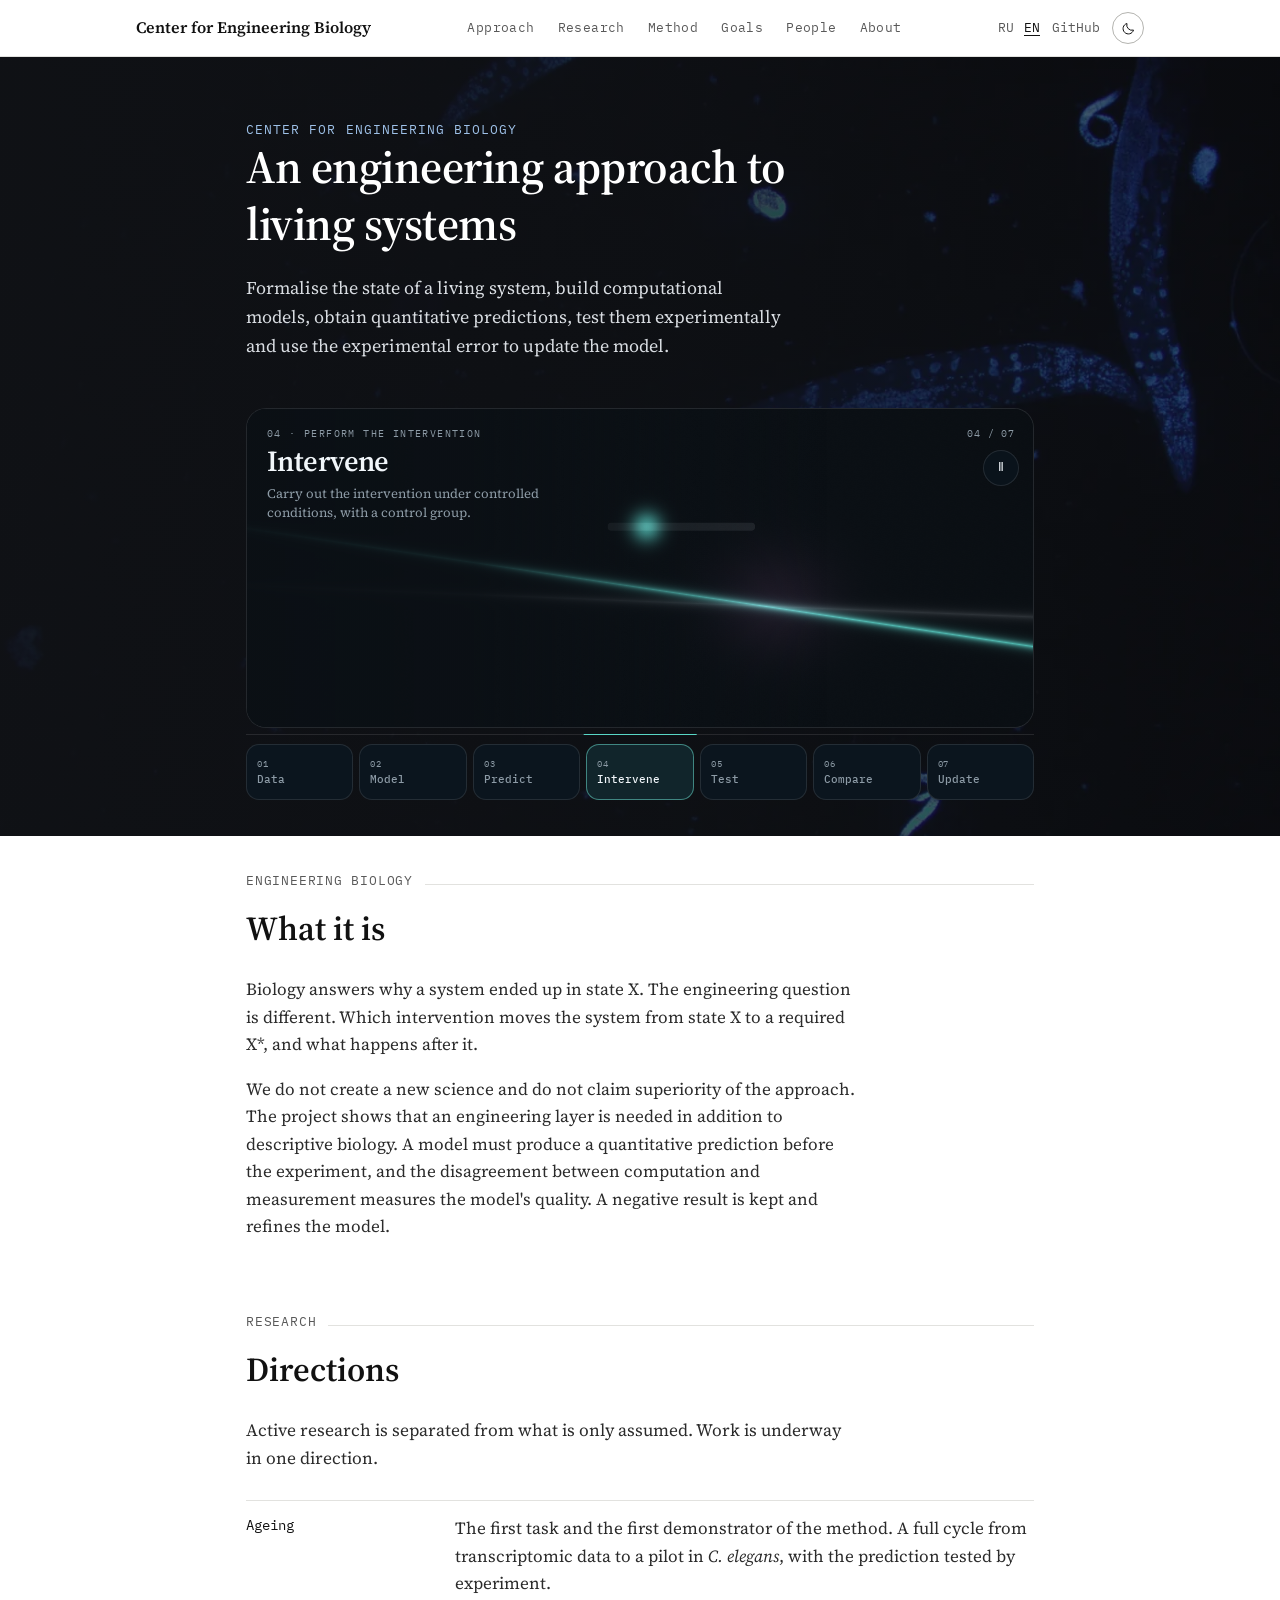
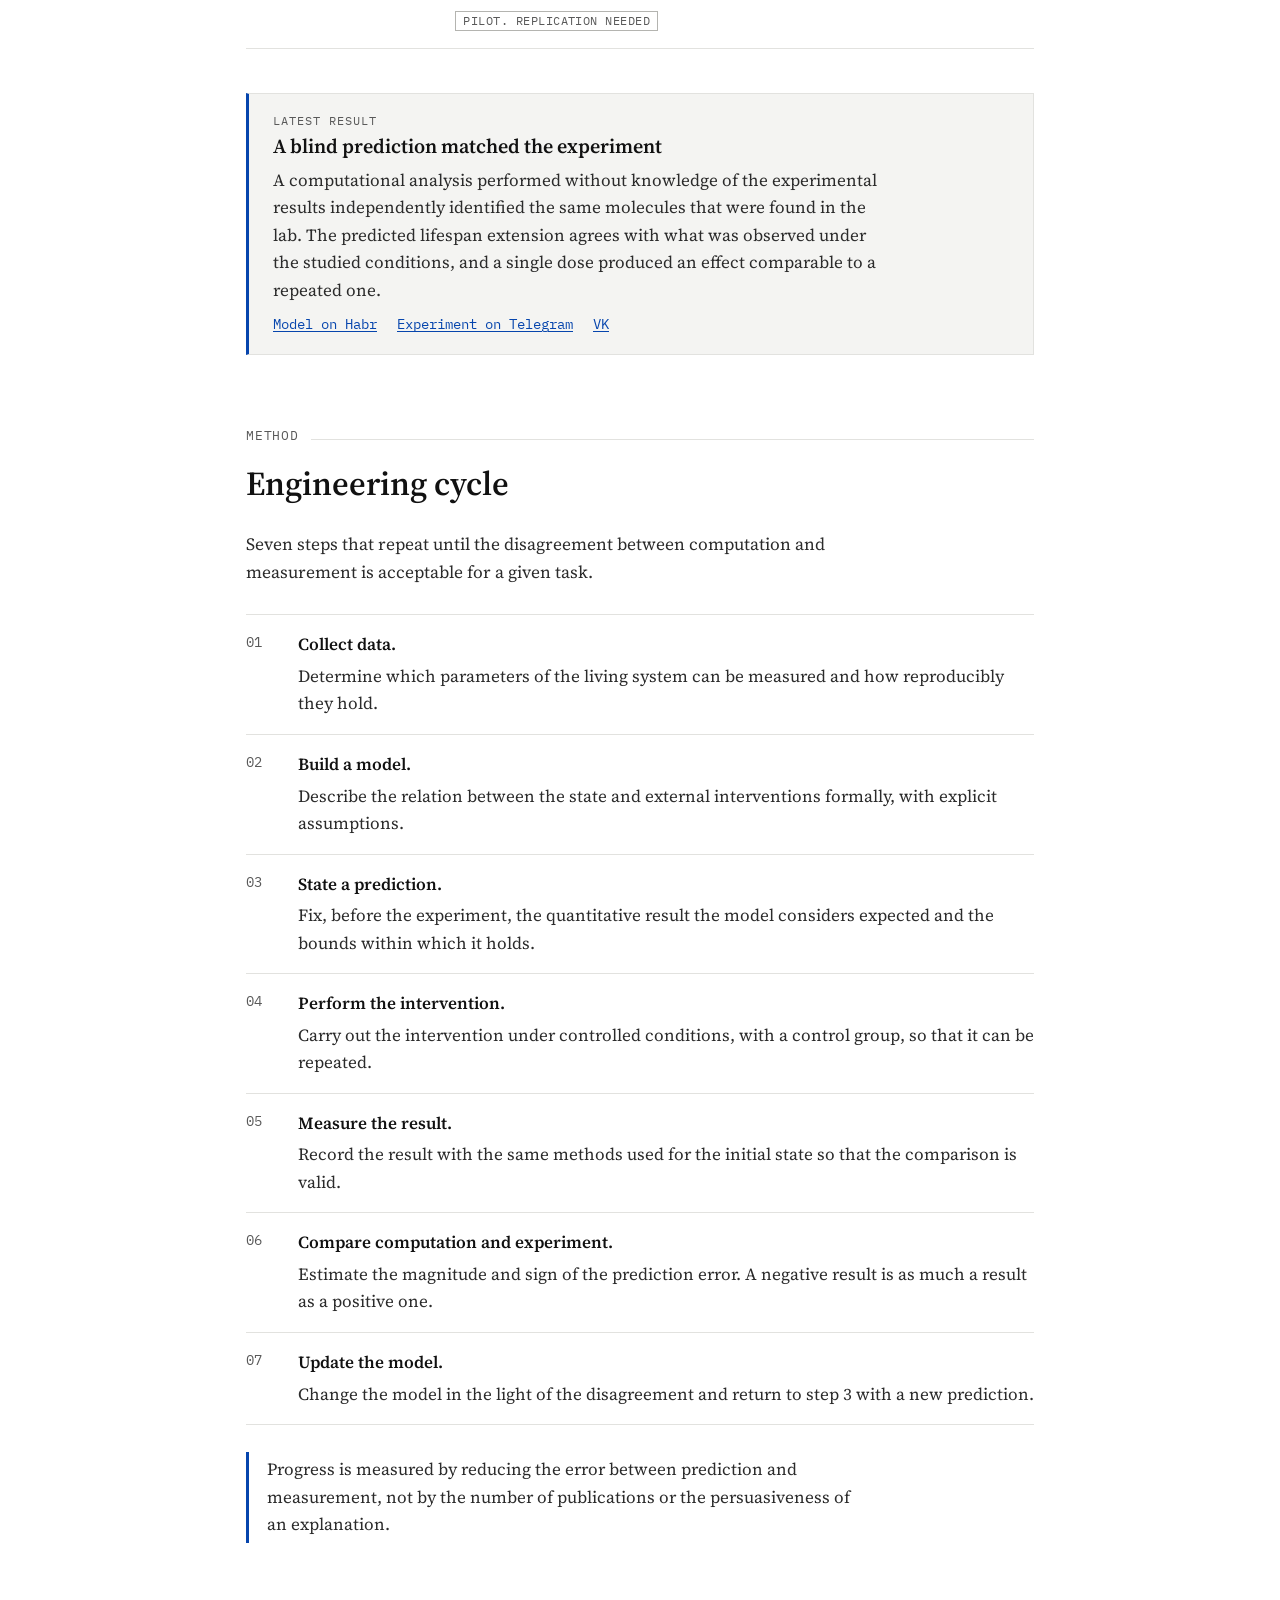
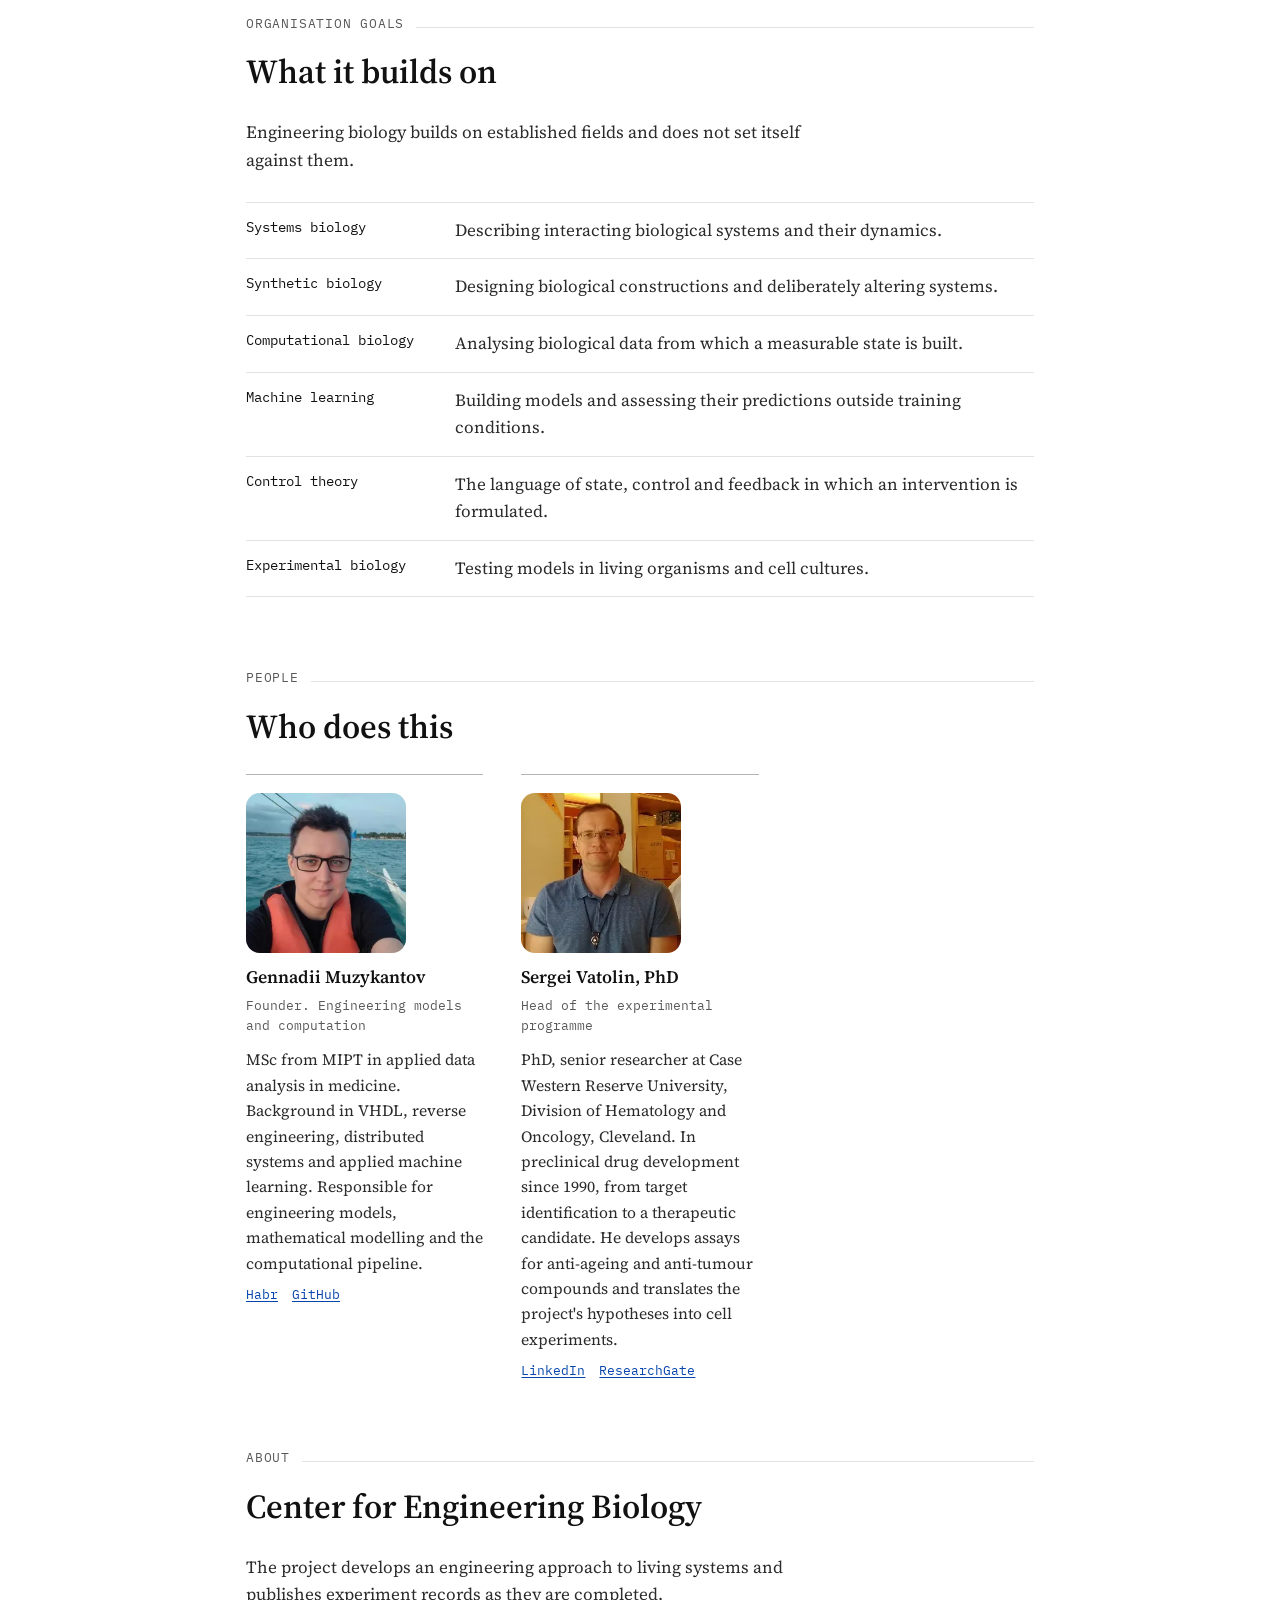
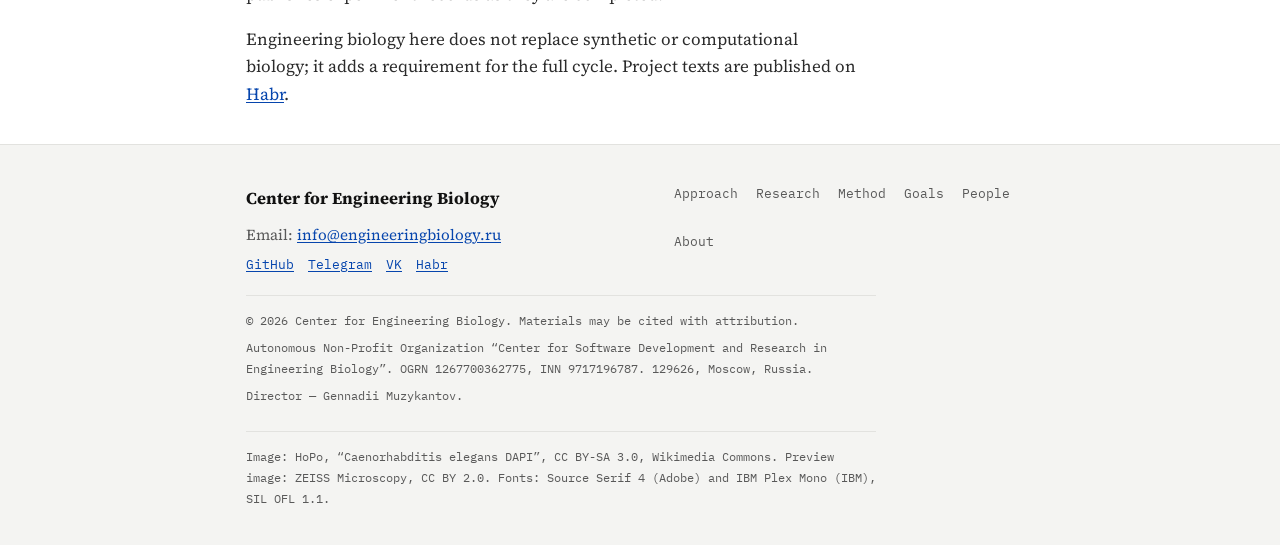
==== commit 117aefdf: "Переезд на домен ebiol.ru" ====
--- a/en/index.html
+++ b/en/index.html
@@ -9,28 +9,28 @@
 <meta name="color-scheme" content="light dark">
 <meta name="theme-color" content="#ffffff" media="(prefers-color-scheme: light)">
 <meta name="theme-color" content="#141414" media="(prefers-color-scheme: dark)">
-<link rel="canonical" href="https://engineeringbiology.ru/en/">
-<link rel="alternate" hreflang="ru" href="https://engineeringbiology.ru/">
-<link rel="alternate" hreflang="en" href="https://engineeringbiology.ru/en/">
-<link rel="alternate" hreflang="x-default" href="https://engineeringbiology.ru/">
+<link rel="canonical" href="https://ebiol.ru/en/">
+<link rel="alternate" hreflang="ru" href="https://ebiol.ru/">
+<link rel="alternate" hreflang="en" href="https://ebiol.ru/en/">
+<link rel="alternate" hreflang="x-default" href="https://ebiol.ru/">
 <meta property="og:type" content="website">
 <meta property="og:locale" content="en_US">
 <meta property="og:site_name" content="Center for Engineering Biology">
 <meta property="og:title" content="Center for Engineering Biology. Predictable control of living systems">
 <meta property="og:description" content="Center for Engineering Biology. A full engineering cycle from a measurable state of a living system to a quantitative prediction of an intervention and its experimental validation.">
-<meta property="og:url" content="https://engineeringbiology.ru/en/">
-<meta property="og:image" content="https://engineeringbiology.ru/assets/og.jpg">
+<meta property="og:url" content="https://ebiol.ru/en/">
+<meta property="og:image" content="https://ebiol.ru/assets/og.jpg">
 <meta property="og:image:width" content="1200">
 <meta property="og:image:height" content="630">
 <meta name="twitter:card" content="summary_large_image">
 <meta name="twitter:title" content="Center for Engineering Biology. Predictable control of living systems">
 <meta name="twitter:description" content="Center for Engineering Biology. A full engineering cycle from a measurable state of a living system to a quantitative prediction of an intervention and its experimental validation.">
-<meta name="twitter:image" content="https://engineeringbiology.ru/assets/og.jpg">
+<meta name="twitter:image" content="https://ebiol.ru/assets/og.jpg">
 <link rel="icon" href="../assets/favicon.svg" type="image/svg+xml">
 <link rel="preload" href="../assets/fonts/sourceserif4-cyrillic.woff2" as="font" type="font/woff2" crossorigin>
 <link rel="stylesheet" href="../assets/fonts.css">
 <link rel="stylesheet" href="../assets/styles.css">
-<script type="application/ld+json">{"@context": "https://schema.org", "@type": "NGO", "name": "Center for Engineering Biology", "legalName": "Autonomous Non-Profit Organization “Center for Software Development and Research in Engineering Biology”", "url": "https://engineeringbiology.ru/", "email": "info@engineeringbiology.ru", "taxID": "9717196787", "identifier": "1267700362775", "address": {"@type": "PostalAddress", "postalCode": "129626", "addressLocality": "Moscow", "addressCountry": "RU"}}</script>
+<script type="application/ld+json">{"@context": "https://schema.org", "@type": "NGO", "name": "Center for Engineering Biology", "legalName": "Autonomous Non-Profit Organization “Center for Software Development and Research in Engineering Biology”", "url": "https://ebiol.ru/", "email": "info@engineeringbiology.ru", "taxID": "9717196787", "identifier": "1267700362775", "address": {"@type": "PostalAddress", "postalCode": "129626", "addressLocality": "Moscow", "addressCountry": "RU"}}</script>
 <script>(function(){var d=document.documentElement;d.classList.add("js");try{var t=localStorage.getItem("eb-theme");if(!t)t=window.matchMedia("(prefers-color-scheme: dark)").matches?"dark":"light";d.setAttribute("data-theme",t);}catch(e){}})();</script>
 </head>
 <body>
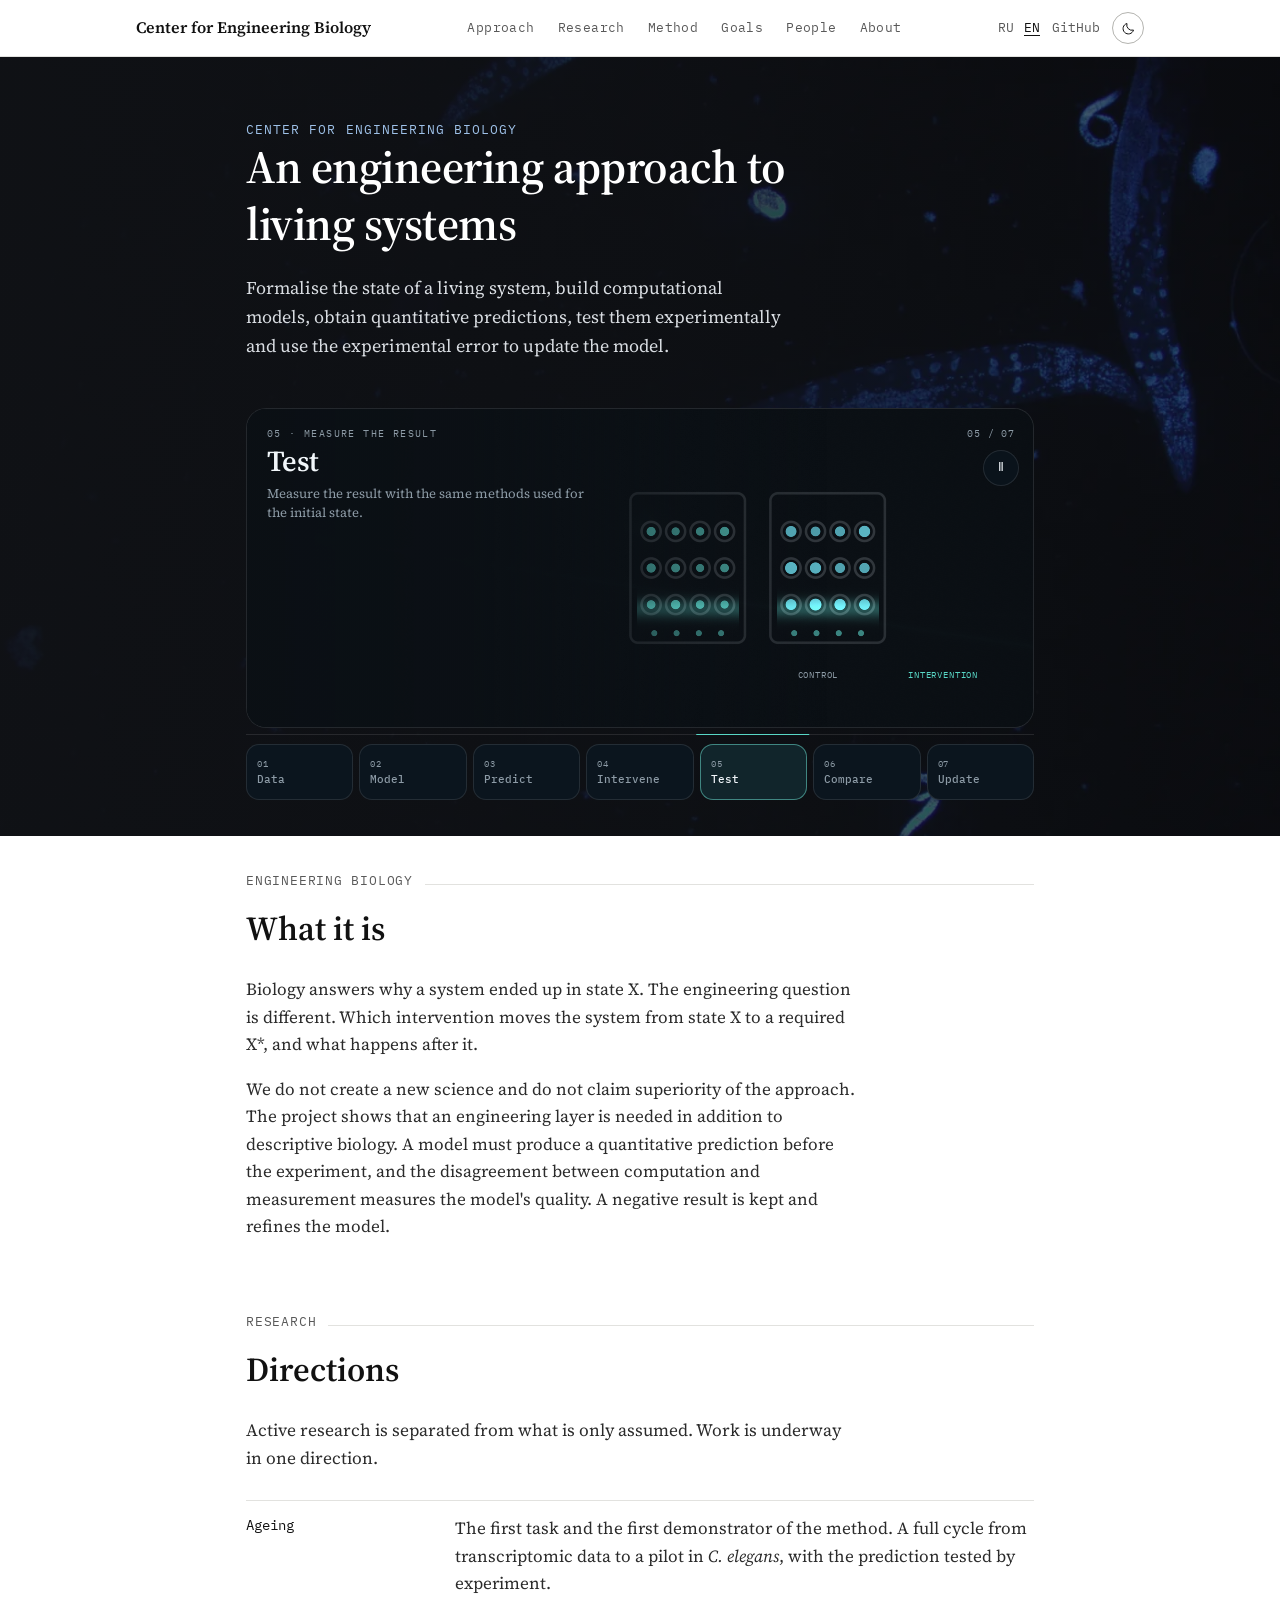
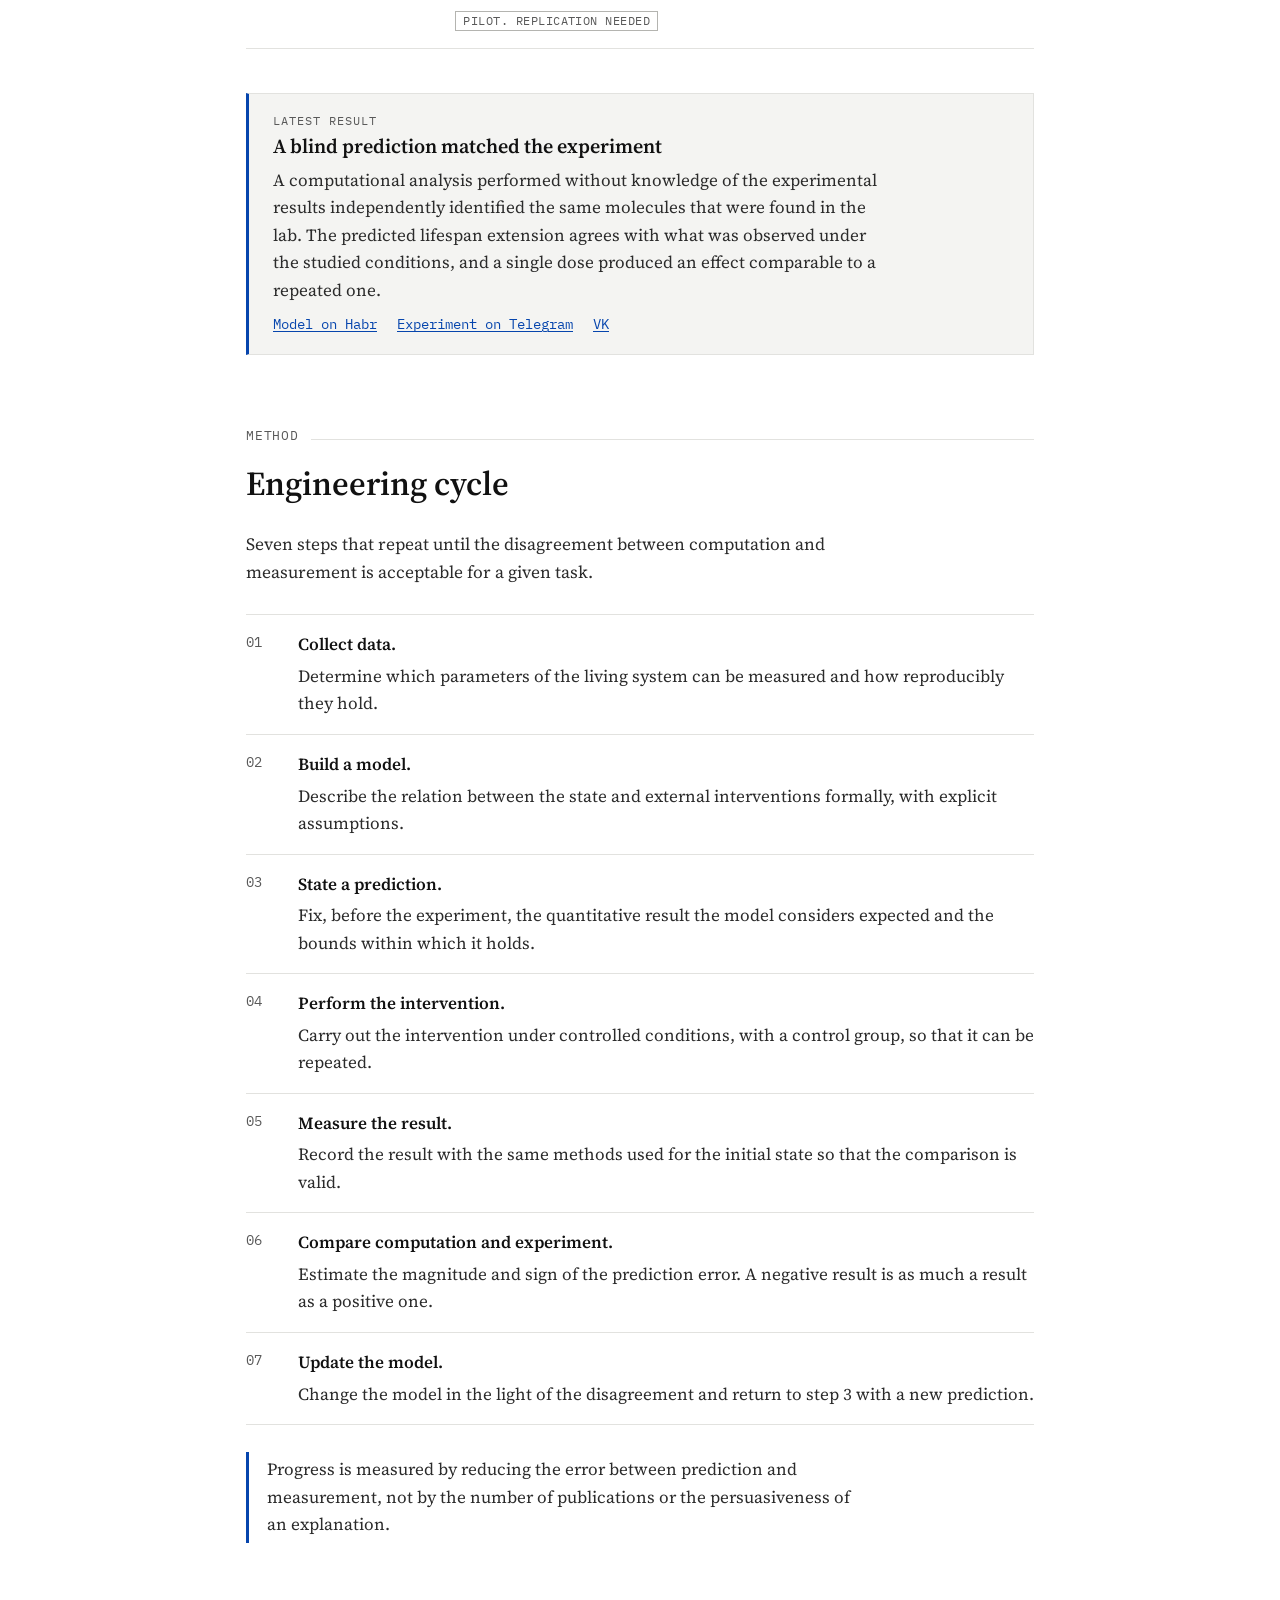
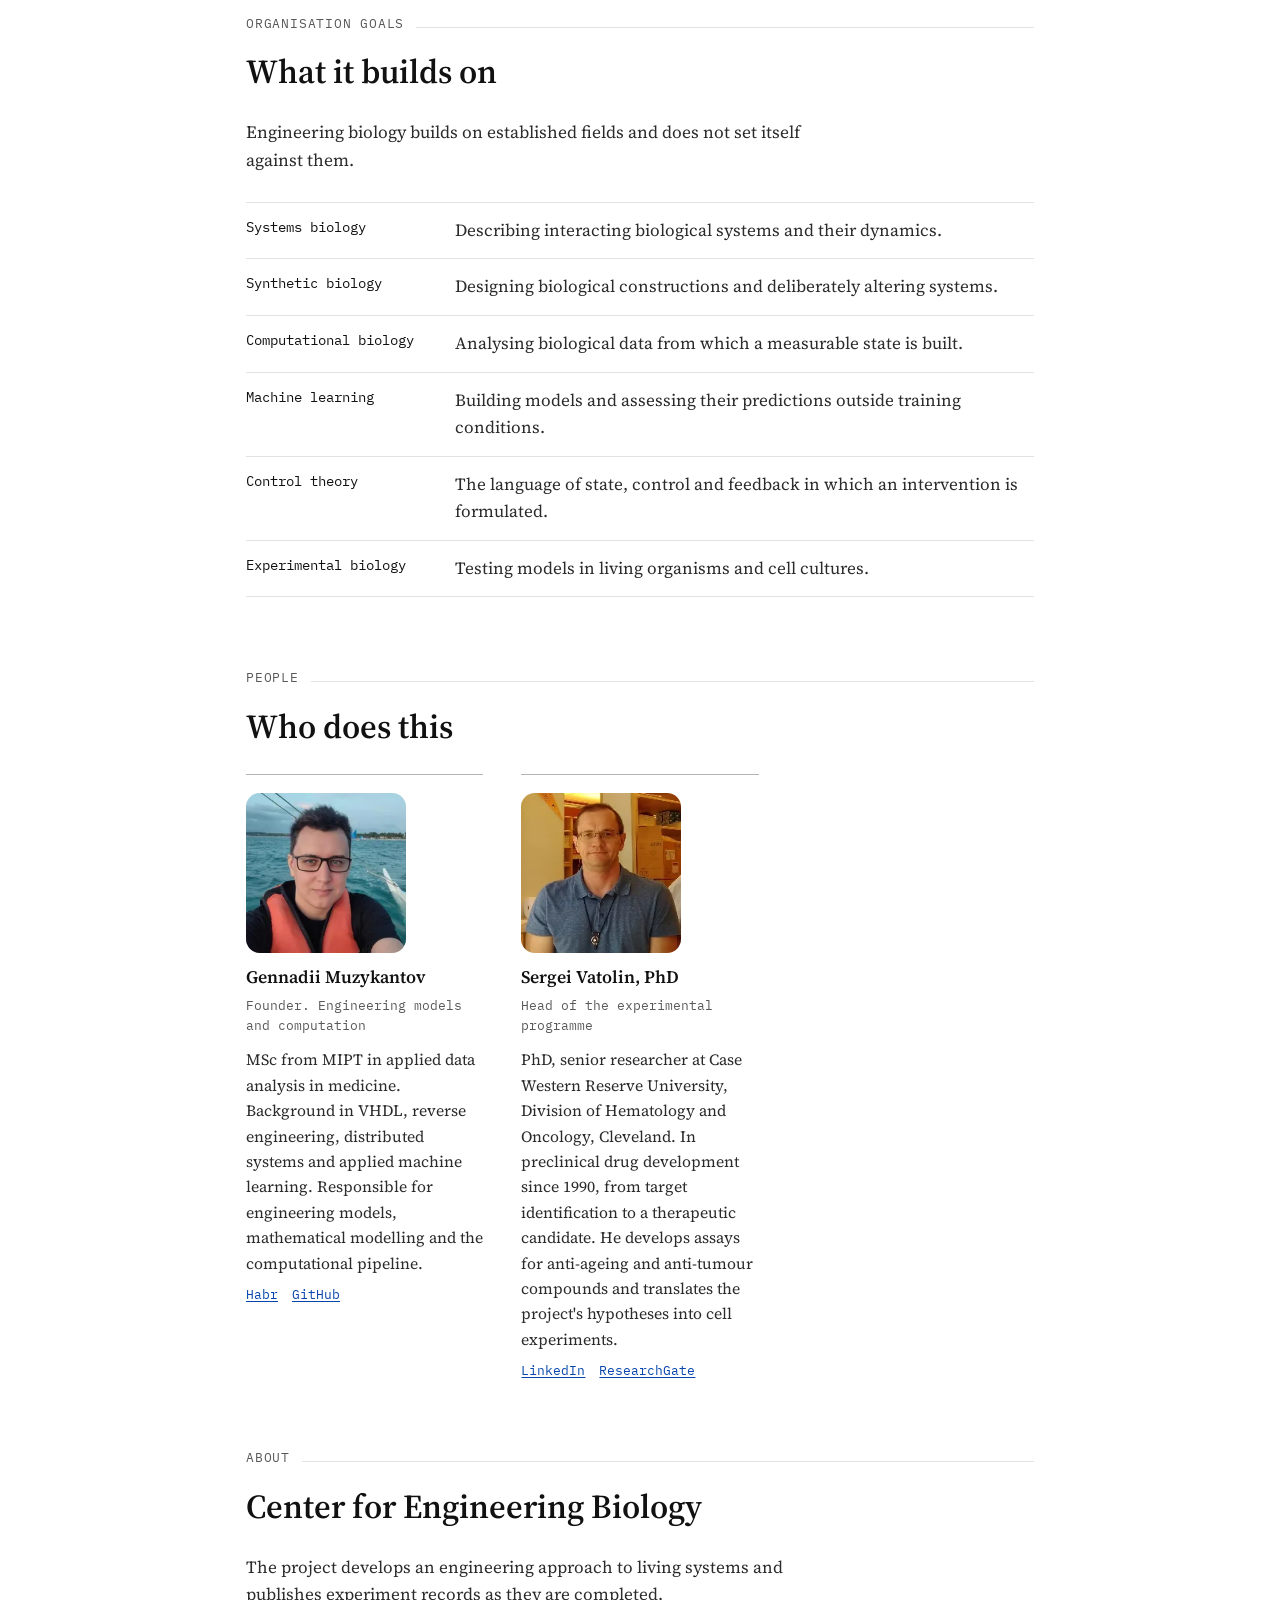
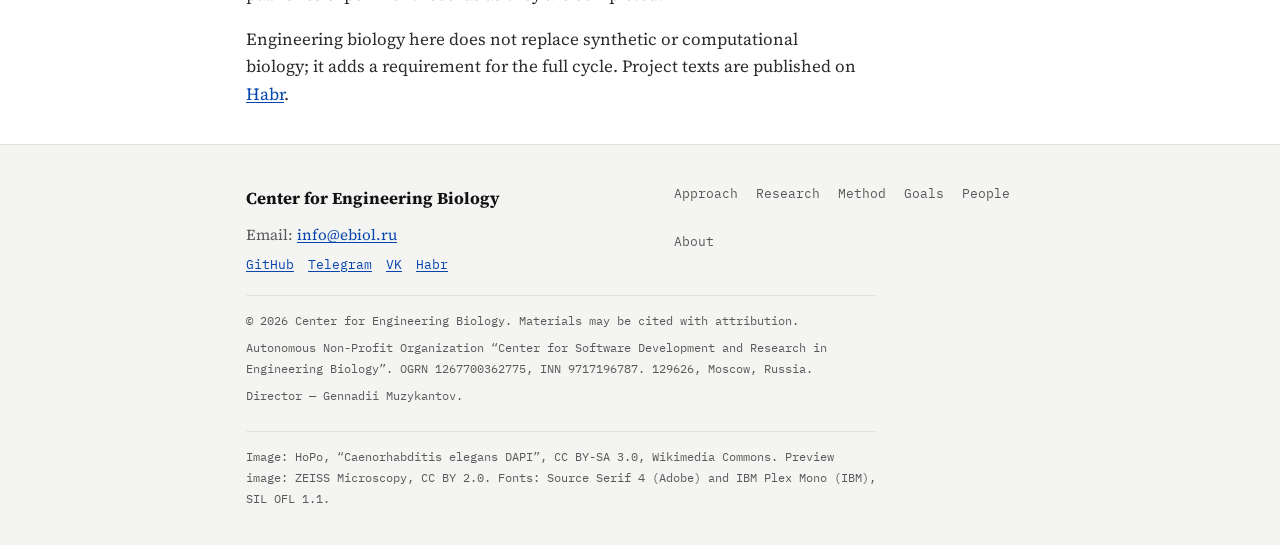
==== commit 2c5e90fd: "Почта на ebiol.ru" ====
--- a/en/index.html
+++ b/en/index.html
@@ -30,7 +30,7 @@
 <link rel="preload" href="../assets/fonts/sourceserif4-cyrillic.woff2" as="font" type="font/woff2" crossorigin>
 <link rel="stylesheet" href="../assets/fonts.css">
 <link rel="stylesheet" href="../assets/styles.css">
-<script type="application/ld+json">{"@context": "https://schema.org", "@type": "NGO", "name": "Center for Engineering Biology", "legalName": "Autonomous Non-Profit Organization “Center for Software Development and Research in Engineering Biology”", "url": "https://ebiol.ru/", "email": "info@engineeringbiology.ru", "taxID": "9717196787", "identifier": "1267700362775", "address": {"@type": "PostalAddress", "postalCode": "129626", "addressLocality": "Moscow", "addressCountry": "RU"}}</script>
+<script type="application/ld+json">{"@context": "https://schema.org", "@type": "NGO", "name": "Center for Engineering Biology", "legalName": "Autonomous Non-Profit Organization “Center for Software Development and Research in Engineering Biology”", "url": "https://ebiol.ru/", "email": "info@ebiol.ru", "taxID": "9717196787", "identifier": "1267700362775", "address": {"@type": "PostalAddress", "postalCode": "129626", "addressLocality": "Moscow", "addressCountry": "RU"}}</script>
 <script>(function(){var d=document.documentElement;d.classList.add("js");try{var t=localStorage.getItem("eb-theme");if(!t)t=window.matchMedia("(prefers-color-scheme: dark)").matches?"dark":"light";d.setAttribute("data-theme",t);}catch(e){}})();</script>
 </head>
 <body>
@@ -205,7 +205,7 @@
     <div class="colophon__grid">
       <div>
         <strong>Center for Engineering Biology</strong>
-        <p class="colophon__contact">Email: <a href="mailto:info@engineeringbiology.ru">info@engineeringbiology.ru</a></p>
+        <p class="colophon__contact">Email: <a href="mailto:info@ebiol.ru">info@ebiol.ru</a></p>
         <nav class="colophon__links" aria-label="Links"><a href="https://github.com/EngineeringBiology" target="_blank" rel="noreferrer noopener">GitHub</a>
 <a href="https://t.me/reversebiolab" target="_blank" rel="noreferrer noopener">Telegram</a>
 <a href="https://vk.ru/club223616395" target="_blank" rel="noreferrer noopener">VK</a>
